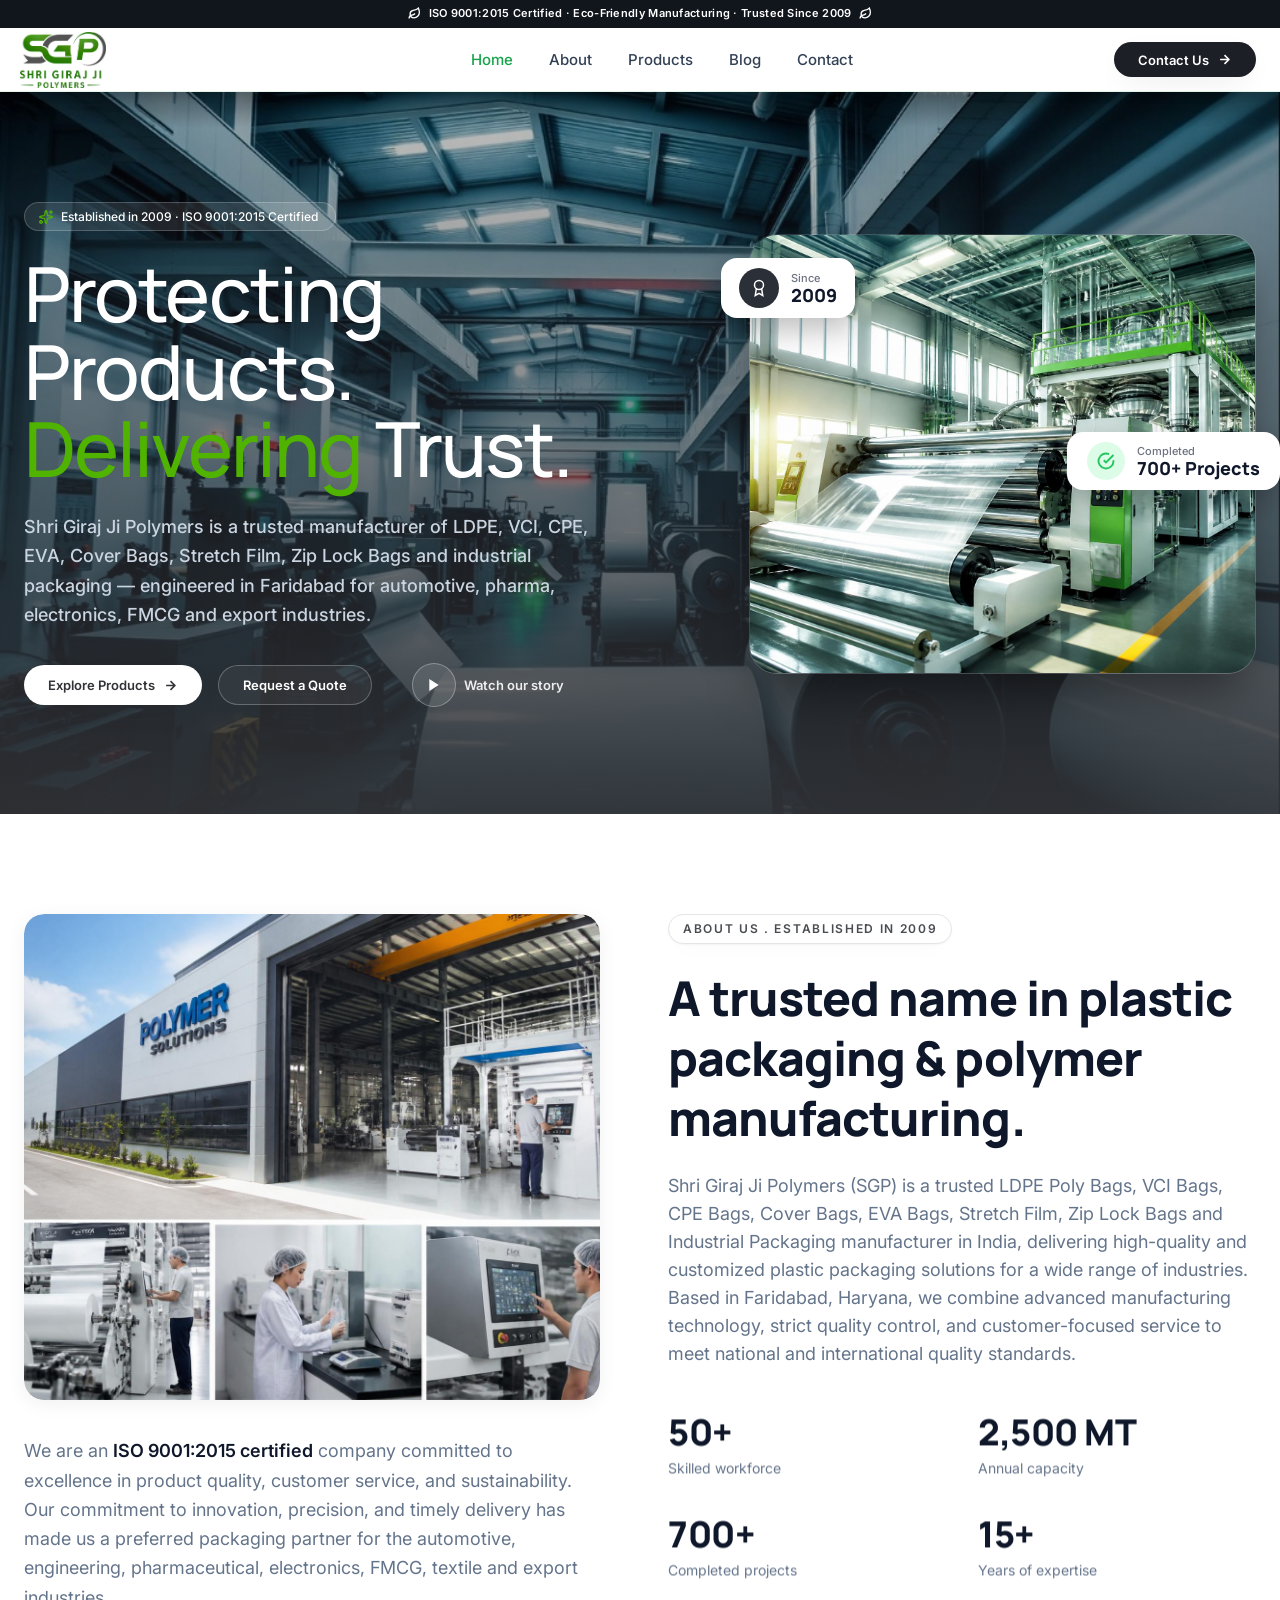
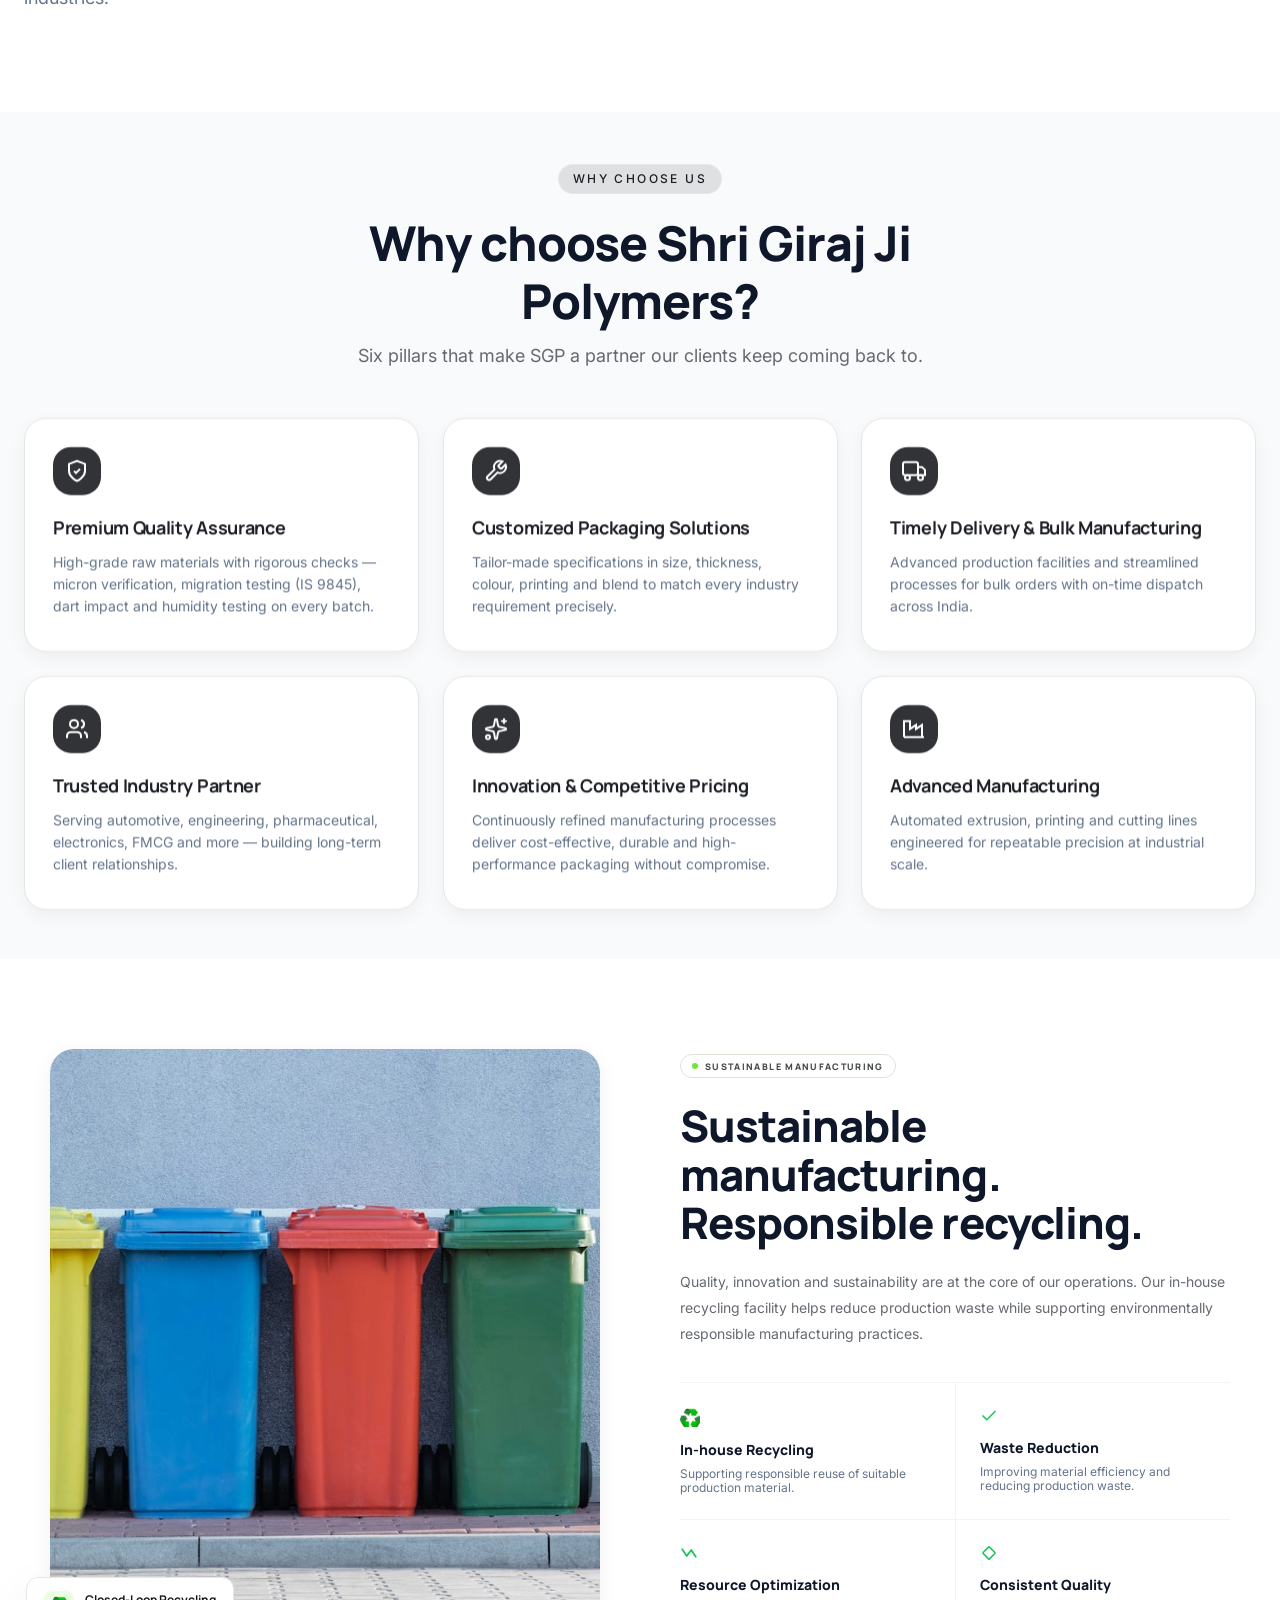
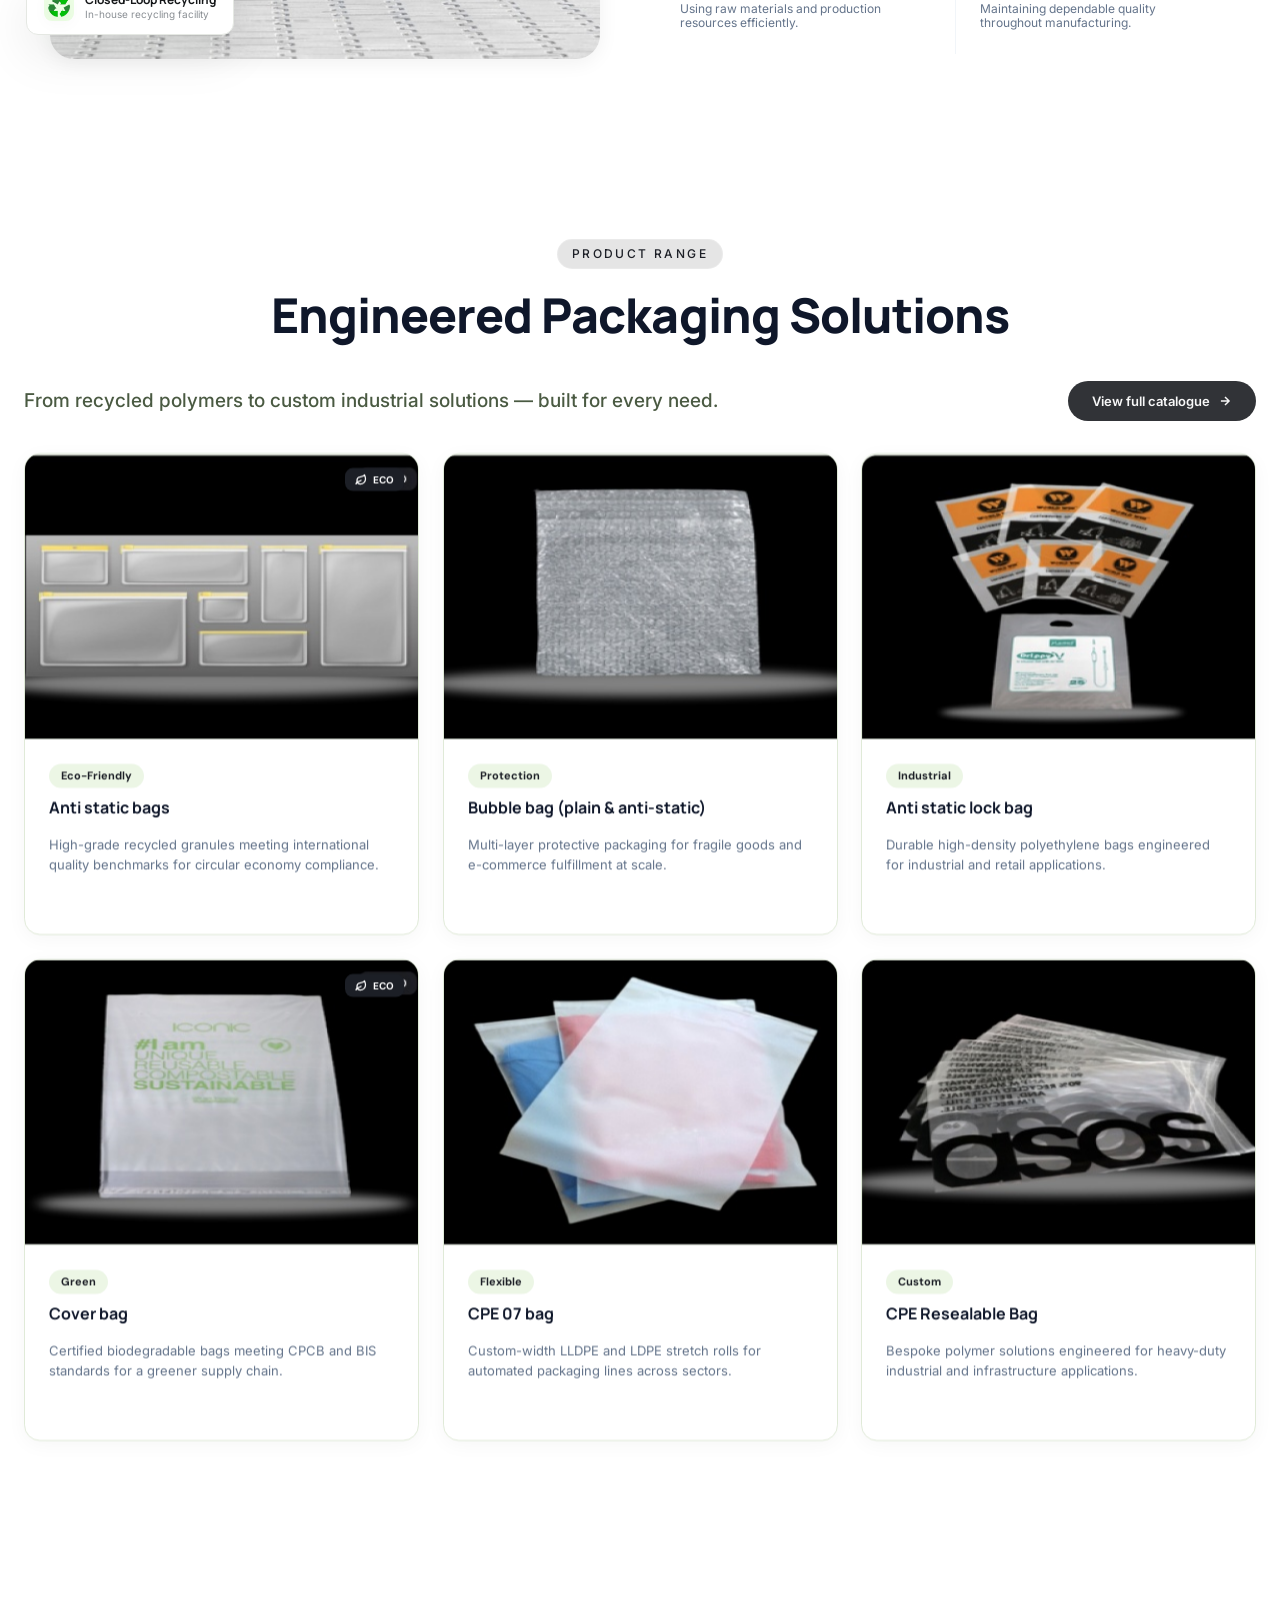
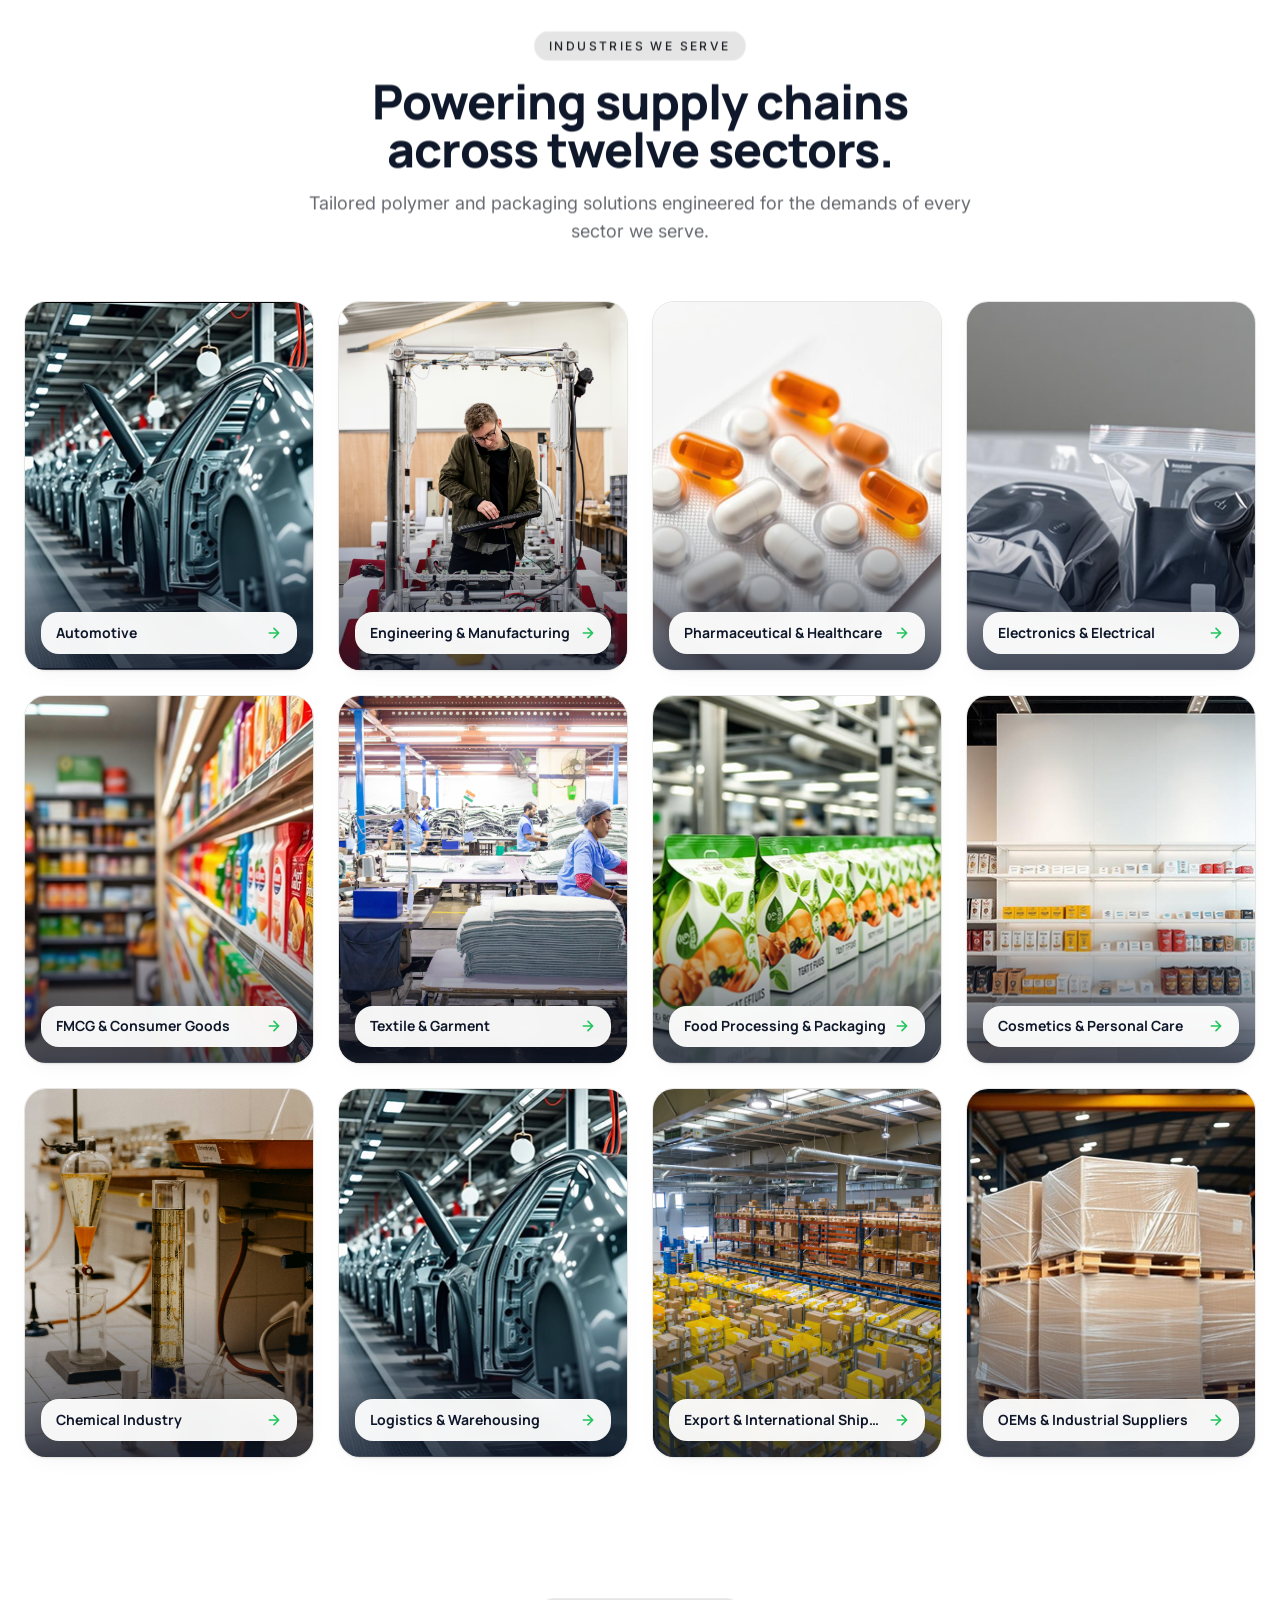
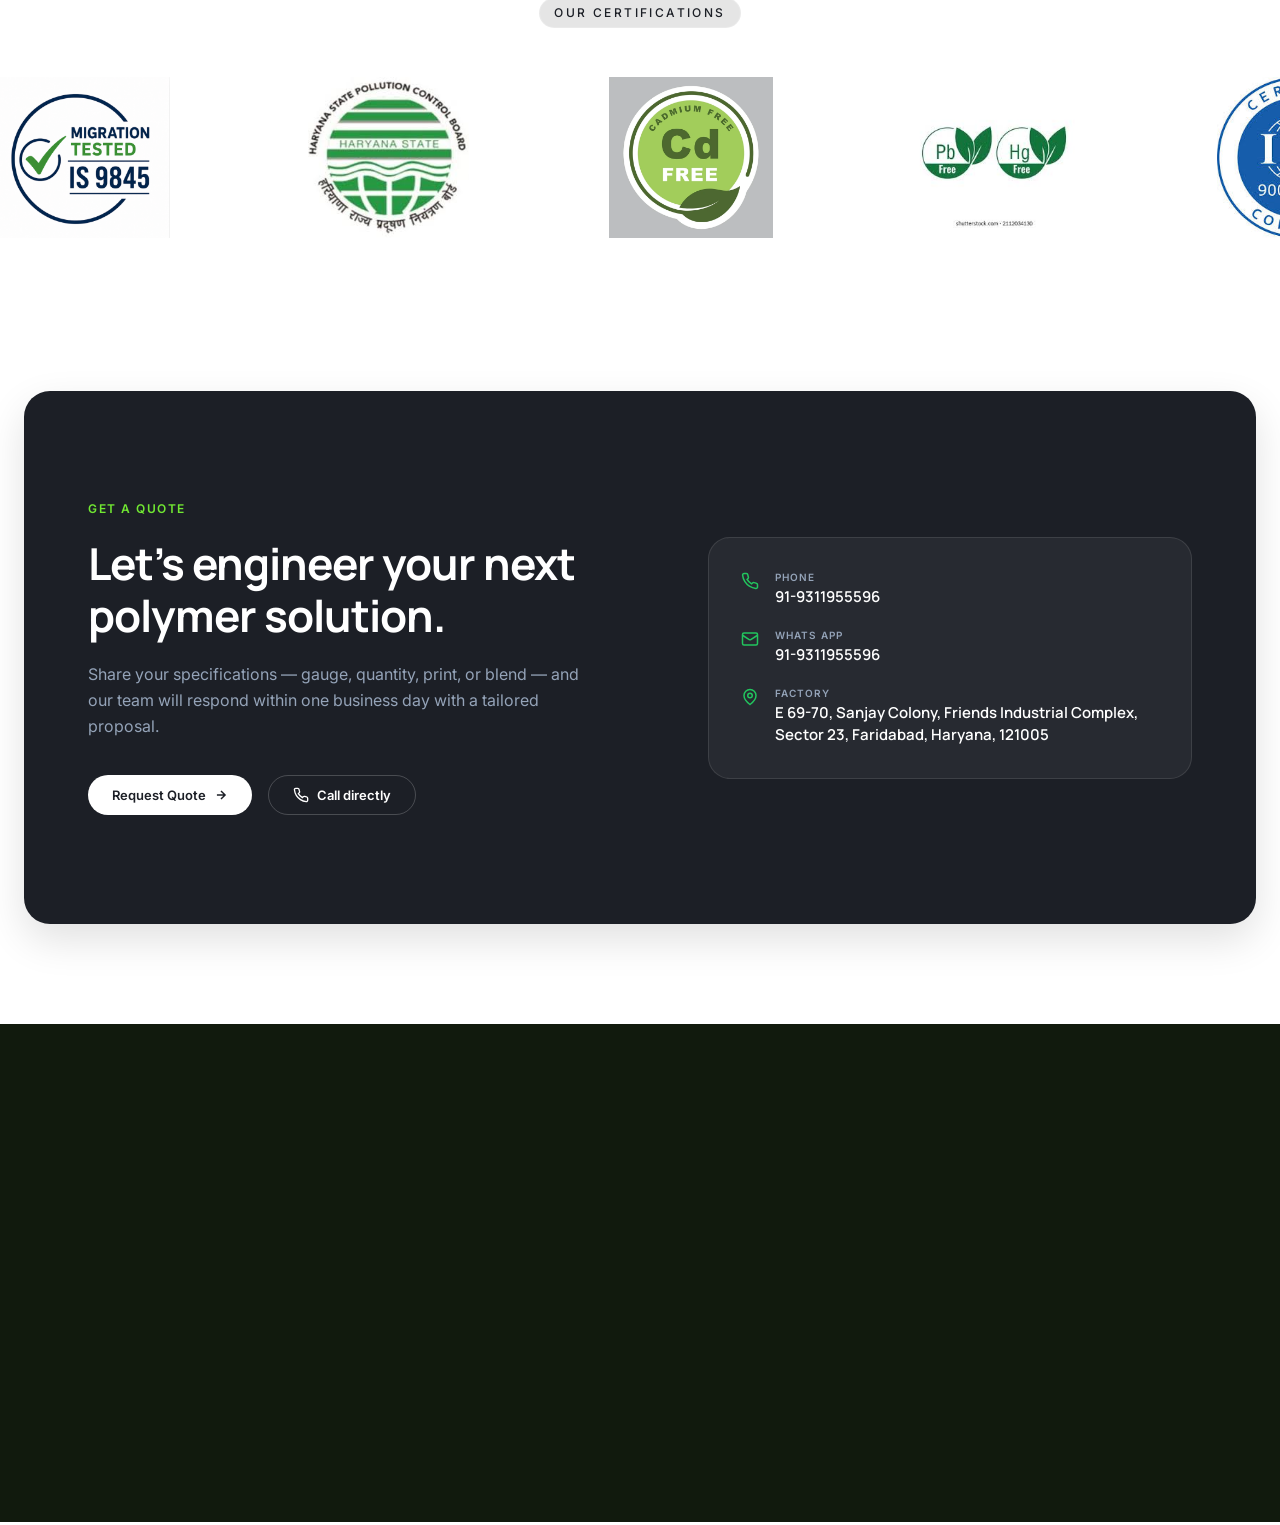
==== index.html @ c18792bb "Initial commit" ====
<!DOCTYPE html>
<html lang="en">
<head>
  <meta charset="UTF-8">
  <meta name="viewport" content="width=device-width, initial-scale=1.0">
  <title>Shri Girraj Ji Polymers - Protecting Products. Delivering Trust.</title>
  <link rel="stylesheet" href="https://fonts.googleapis.com/css2?family=Inter:wght@400;500;600;700&family=Manrope:wght@400;500;600;700;800&display=swap">
  <link rel="stylesheet" href="css/style.css">
</head>
<body>

  <!-- Header / Navigation -->
  <header class="header">
    <!-- Top Header Bar -->
    <div class="top-header">
      <div class="top-header-container">
        <div class="top-header-content">
          <svg class="top-leaf-icon" width="13" height="13" viewBox="0 0 24 24" fill="none" stroke="currentColor" stroke-width="2.5"><path d="M11 20A7 7 0 0 1 9.8 6.1C15.5 5 17 4.4 19 2c1 2 2 4.18 2 8 0 5.5-4.78 10-10 10Z"/><path d="M2 21c0-3 1.85-5.36 5.08-6C9.5 14.52 12 13 13 12"/></svg>
          <span>ISO 9001:2015 Certified · Eco-Friendly Manufacturing · Trusted Since 2009</span>
          <svg class="top-leaf-icon" width="13" height="13" viewBox="0 0 24 24" fill="none" stroke="currentColor" stroke-width="2.5"><path d="M11 20A7 7 0 0 1 9.8 6.1C15.5 5 17 4.4 19 2c1 2 2 4.18 2 8 0 5.5-4.78 10-10 10Z"/><path d="M2 21c0-3 1.85-5.36 5.08-6C9.5 14.52 12 13 13 12"/></svg>
        </div>
      </div>
    </div>

    <!-- Main Header Bar -->
    <div class="main-header">
      <div class="main-header-container">
        <a href="index.html" class="brand-logo-img">
          <img src="assets/images/logo.png" alt="Shri Girraj Ji Polymers Logo" class="logo-image">
        </a>

        <nav class="nav-links">
          <a href="index.html#home" class="nav-link active">Home</a>
          <a href="about.html" class="nav-link">About</a>
          <a href="products.html" class="nav-link">Products</a>
          <a href="blog.html" class="nav-link">Blog</a>
          <a href="contact.html" class="nav-link">Contact</a>
        </nav>

        <div class="header-right-action">
          <a href="index.html#contact" class="btn-contact-us">
            <span>Contact Us</span>
            <svg width="15" height="15" viewBox="0 0 24 24" fill="none" stroke="currentColor" stroke-width="2.5"><path d="M5 12h14M12 5l7 7-7 7"/></svg>
          </a>

          <button class="mobile-menu-btn" aria-label="Toggle Navigation">
            <svg width="24" height="24" viewBox="0 0 24 24" fill="none" stroke="currentColor" stroke-width="2"><path d="M4 6h16M4 12h16M4 18h16"/></svg>
          </button>
        </div>
      </div>
    </div>

    <!-- Mobile Nav Menu -->
    <div class="mobile-nav">
      <a href="index.html#home" class="nav-link active">Home</a>
      <a href="about.html" class="nav-link">About</a>
      <a href="products.html" class="nav-link">Products</a>
      <a href="blog.html" class="nav-link">Blog</a>
      <a href="index.html#contact" class="nav-link">Contact</a>
    </div>
  </header>

  <!-- Hero Section -->
  <section id="home" class="hero">
    <div class="container">
      <div class="hero-grid">
        <div class="hero-content">
          <div class="hero-badge-top">
            <img src="assets/images/sparkle-icon.png" alt="Sparkle Icon" style="width: 14px; height: 14px; object-fit: contain; flex-shrink: 0;">
            <span>Established in 2009 · ISO 9001:2015 Certified</span>
          </div>

          <h1 class="hero-heading">
            Protecting <br>
            Products. <br>
            <span class="text-green">Delivering</span> Trust.
          </h1>

          <p class="hero-subtext">
            Shri Giraj Ji Polymers is a trusted manufacturer of LDPE, VCI, CPE, EVA, Cover Bags, Stretch Film, Zip Lock Bags and industrial packaging — engineered in Faridabad for automotive, pharma, electronics, FMCG and export industries.
          </p>

          <div class="hero-actions">
            <a href="products.html" class="btn-hero-primary">
              <span>Explore Products</span>
              <svg width="15" height="15" viewBox="0 0 24 24" fill="none" stroke="currentColor" stroke-width="2.5"><path d="M5 12h14M12 5l7 7-7 7"/></svg>
            </a>

            <a href="#contact" class="btn-hero-secondary">
              <span>Request a Quote</span>
            </a>

            <a href="#about" class="btn-hero-watch">
              <div class="play-btn-circle">
                <svg width="12" height="12" viewBox="0 0 24 24" fill="#ffffff"><polygon points="5 3 19 12 5 21 5 3"/></svg>
              </div>
              <span>Watch our story</span>
            </a>
          </div>
        </div>

        <div class="hero-media-card">
          <img src="assets/images/hero-machinery.jpg" alt="Extrusion Machinery Facility" class="hero-machinery-img">
          
          <!-- Floating Badge 1: Since 2009 (Top Left) -->
          <div class="badge-floating-since">
            <div class="since-icon-circle">
              <svg width="18" height="18" viewBox="0 0 24 24" fill="none" stroke="#ffffff" stroke-width="2"><circle cx="12" cy="8" r="6"/><path d="M15.477 12.89 17 22l-5-3-5 3 1.523-9.11"/></svg>
            </div>
            <div class="badge-text-wrap">
              <span class="badge-sub">Since</span>
              <span class="badge-main">2009</span>
            </div>
          </div>

          <!-- Floating Badge 2: Completed 700+ Projects (Right Middle) -->
          <div class="badge-floating-completed">
            <div class="completed-icon-circle">
              <svg width="18" height="18" viewBox="0 0 24 24" fill="none" stroke="#22c55e" stroke-width="2.5"><path d="M22 11.08V12a10 10 0 1 1-5.93-9.14"/><polyline points="22 4 12 14.01 9 11.01"/></svg>
            </div>
            <div class="badge-text-wrap">
              <span class="badge-sub">Completed</span>
              <span class="badge-main">700+ Projects</span>
            </div>
          </div>
        </div>
      </div>
    </div>
  </section>

  <!-- About Section -->
  <section id="about" class="about-section">
    <div class="container">
      <div class="about-grid">
        <!-- Left Image -->
        <div class="about-gallery">
          <div class="about-single-img-wrap">
            <img src="assets/images/about-gallery-single.jpg" alt="Shri Girraj Ji Polymers Facility and Quality Control" class="about-single-img">
          </div>

          <p class="about-caption">
            We are an <strong>ISO 9001:2015 certified</strong> company committed to excellence in product quality, customer service, and sustainability. Our commitment to innovation, precision, and timely delivery has made us a preferred packaging partner for the automotive, engineering, pharmaceutical, electronics, FMCG, textile and export industries.
          </p>
        </div>

        <!-- Right Content -->
        <div class="about-content">
          <div class="about-top-pill">
            ABOUT US . ESTABLISHED IN 2009
          </div>

          <h2 class="page-heading">
            A trusted name in plastic packaging & polymer manufacturing.
          </h2>

          <p class="page-plain-text">
            Shri Giraj Ji Polymers (SGP) is a trusted LDPE Poly Bags, VCI Bags, CPE Bags, Cover Bags, EVA Bags, Stretch Film, Zip Lock Bags and Industrial Packaging manufacturer in India, delivering high-quality and customized plastic packaging solutions for a wide range of industries. Based in Faridabad, Haryana, we combine advanced manufacturing technology, strict quality control, and customer-focused service to meet national and international quality standards.
          </p>

          <!-- Stats Grid -->
          <div class="stats-grid">
            <div class="stat-item">
              <div class="stat-number" data-target="50" data-suffix="+">50+</div>
              <div class="stat-label">Skilled workforce</div>
            </div>

            <div class="stat-item">
              <div class="stat-number" data-target="2500" data-suffix=" MT">2,500 MT</div>
              <div class="stat-label">Annual capacity</div>
            </div>

            <div class="stat-item">
              <div class="stat-number" data-target="700" data-suffix="+">700+</div>
              <div class="stat-label">Completed projects</div>
            </div>

            <div class="stat-item">
              <div class="stat-number" data-target="15" data-suffix="+">15+</div>
              <div class="stat-label">Years of expertise</div>
            </div>
          </div>
        </div>
      </div>
    </div>
  </section>

  <!-- Why Choose Us Section -->
  <section id="why-us" class="why-us-section">
    <div class="container">
      <div class="section-header-center">
        <div class="why-us-top-pill">
          WHY CHOOSE US
        </div>
        <h2 class="page-heading">
          Why choose Shri Giraj Ji Polymers?
        </h2>
        <p class="why-us-subtitle">
          Six pillars that make SGP a partner our clients keep coming back to.
        </p>
      </div>

      <div class="why-grid">
        <!-- Card 1 -->
        <div class="feature-card">
          <div class="feature-icon-box">
            <svg width="20" height="20" viewBox="0 0 24 24" fill="none" stroke="currentColor" stroke-width="2"><path d="M12 22s8-4 8-10V5l-8-3-8 3v7c0 6 8 10 8 10Z"/><polyline points="9 12 11 14 15 10"/></svg>
          </div>
          <h3 class="feature-title">Premium Quality Assurance</h3>
          <p class="feature-desc">
            High-grade raw materials with rigorous checks — micron verification, migration testing (IS 9845), dart impact and humidity testing on every batch.
          </p>
        </div>

        <!-- Card 2 -->
        <div class="feature-card">
          <div class="feature-icon-box">
            <svg width="20" height="20" viewBox="0 0 24 24" fill="none" stroke="currentColor" stroke-width="2"><path d="M14.7 6.3a1 1 0 0 0 0 1.4l1.6 1.6a1 1 0 0 0 1.4 0l3.77-3.77a6 6 0 0 1-7.94 7.94l-6.91 6.91a2.12 2.12 0 0 1-3-3l6.91-6.91a6 6 0 0 1 7.94-7.94l-3.76 3.76z"/></svg>
          </div>
          <h3 class="feature-title">Customized Packaging Solutions</h3>
          <p class="feature-desc">
            Tailor-made specifications in size, thickness, colour, printing and blend to match every industry requirement precisely.
          </p>
        </div>

        <!-- Card 3 -->
        <div class="feature-card">
          <div class="feature-icon-box">
            <svg width="20" height="20" viewBox="0 0 24 24" fill="none" stroke="currentColor" stroke-width="2"><rect x="1" y="3" width="15" height="13" rx="2"/><polygon points="16 8 20 8 23 11 23 16 16 16 16 8"/><circle cx="5.5" cy="18.5" r="2.5"/><circle cx="18.5" cy="18.5" r="2.5"/></svg>
          </div>
          <h3 class="feature-title">Timely Delivery & Bulk Manufacturing</h3>
          <p class="feature-desc">
            Advanced production facilities and streamlined processes for bulk orders with on-time dispatch across India.
          </p>
        </div>

        <!-- Card 4 -->
        <div class="feature-card">
          <div class="feature-icon-box">
            <svg width="20" height="20" viewBox="0 0 24 24" fill="none" stroke="currentColor" stroke-width="2"><path d="M16 21v-2a4 4 0 0 0-4-4H6a4 4 0 0 0-4 4v2"/><circle cx="9" cy="7" r="4"/><path d="M22 21v-2a4 4 0 0 0-3-3.87"/><path d="M16 3.13a4 4 0 0 1 0 7.75"/></svg>
          </div>
          <h3 class="feature-title">Trusted Industry Partner</h3>
          <p class="feature-desc">
            Serving automotive, engineering, pharmaceutical, electronics, FMCG and more — building long-term client relationships.
          </p>
        </div>

        <!-- Card 5 -->
        <div class="feature-card">
          <div class="feature-icon-box">
<svg width="24" height="24" viewBox="0 0 24 24" fill="none" xmlns="http://www.w3.org/2000/svg">
<path d="M11.0139 2.81317C11.0567 2.58384 11.1784 2.37671 11.3579 2.22766C11.5373 2.0786 11.7633 1.99701 11.9966 1.99701C12.2299 1.99701 12.4558 2.0786 12.6353 2.22766C12.8148 2.37671 12.9365 2.58384 12.9793 2.81317L14.03 8.36957C14.1046 8.76461 14.2966 9.12797 14.5809 9.41224C14.8651 9.69651 15.2285 9.88849 15.6235 9.96311L21.1799 11.0138C21.4093 11.0566 21.6164 11.1783 21.7655 11.3578C21.9145 11.5373 21.9961 11.7632 21.9961 11.9965C21.9961 12.2298 21.9145 12.4558 21.7655 12.6352C21.6164 12.8147 21.4093 12.9364 21.1799 12.9792L15.6235 14.0299C15.2285 14.1046 14.8651 14.2965 14.5809 14.5808C14.2966 14.8651 14.1046 15.2285 14.03 15.6235L12.9793 21.1799C12.9365 21.4092 12.8148 21.6163 12.6353 21.7654C12.4558 21.9145 12.2299 21.996 11.9966 21.996C11.7633 21.996 11.5373 21.9145 11.3579 21.7654C11.1784 21.6163 11.0567 21.4092 11.0139 21.1799L9.96317 15.6235C9.88855 15.2285 9.69657 14.8651 9.4123 14.5808C9.12803 14.2965 8.76467 14.1046 8.36963 14.0299L2.81323 12.9792C2.5839 12.9364 2.37677 12.8147 2.22772 12.6352C2.07866 12.4558 1.99707 12.2298 1.99707 11.9965C1.99707 11.7632 2.07866 11.5373 2.22772 11.3578C2.37677 11.1783 2.5839 11.0566 2.81323 11.0138L8.36963 9.96311C8.76467 9.88849 9.12803 9.69651 9.4123 9.41224C9.69657 9.12797 9.88855 8.76461 9.96317 8.36957L11.0139 2.81317Z" stroke="#F8F8F8" stroke-width="1.99943" stroke-linecap="round" stroke-linejoin="round"/>
<path d="M19.9941 1.99945V5.9983" stroke="#F8F8F8" stroke-width="1.99943" stroke-linecap="round" stroke-linejoin="round"/>
<path d="M21.994 3.99884H17.9951" stroke="#F8F8F8" stroke-width="1.99943" stroke-linecap="round" stroke-linejoin="round"/>
<path d="M3.99845 21.9937C5.1027 21.9937 5.99787 21.0985 5.99787 19.9942C5.99787 18.89 5.1027 17.9948 3.99845 17.9948C2.8942 17.9948 1.99902 18.89 1.99902 19.9942C1.99902 21.0985 2.8942 21.9937 3.99845 21.9937Z" stroke="#F8F8F8" stroke-width="1.99943" stroke-linecap="round" stroke-linejoin="round"/>
</svg>
          </div>
          <h3 class="feature-title">Innovation & Competitive Pricing</h3>
          <p class="feature-desc">
            Continuously refined manufacturing processes deliver cost-effective, durable and high-performance packaging without compromise.
          </p>
        </div>

        <!-- Card 6 -->
        <div class="feature-card">
          <div class="feature-icon-box">
            <svg width="20" height="20" viewBox="0 0 24 24" fill="none" stroke="currentColor" stroke-width="2"><path d="M2 20h20"/><path d="M20 20V8l-6 4V8l-6 4V4H2v16"/></svg>
          </div>
          <h3 class="feature-title">Advanced Manufacturing</h3>
          <p class="feature-desc">
            Automated extrusion, printing and cutting lines engineered for repeatable precision at industrial scale.
          </p>
        </div>
      </div>
    </div>
  </section>

  <!-- Sustainability Section -->
  <section id="sustainability" class="sustainability-section">
    <div class="container">
      <div class="sustainability-grid">
        <div class="sustainability-media">
          <img src="assets/images/sustainability-bins.jpg" alt="Color Coded Recycling Bins Visual">
          <div class="sustainability-badge-float">
            <div class="sustain-badge-icon">
              <img src="assets/images/recycle-icon.png" alt="Recycle Icon" style="width: 22px; height: 22px; object-fit: contain;">
            </div>
            <div class="sustain-badge-text-wrap">
              <span class="sustain-badge-title">Closed-Loop Recycling</span>
              <span class="sustain-badge-sub">In-house recycling facility</span>
            </div>
          </div>
        </div>

        <div class="sustainability-content">
          <div class="sustain-top-pill">
            <span class="green-dot"></span>
            SUSTAINABLE MANUFACTURING
          </div>

          <h2 class="page-heading">
            Sustainable<br>manufacturing.<br>Responsible recycling.
          </h2>

          <p class="page-plain-text">
            Quality, innovation and sustainability are at the core of our operations. Our in-house recycling facility helps reduce production waste while supporting environmentally responsible manufacturing practices.
          </p>

          <div class="sustain-grid-2x2">
            <!-- Item 1 (Top Left) -->
            <div class="sustain-grid-item item-top item-left">
              <div class="sustain-item-icon">
                <img src="assets/images/recycle-icon.png" alt="Recycle Icon" style="width: 20px; height: 20px; object-fit: contain;">
              </div>
              <h4 class="sustain-item-title">In-house Recycling</h4>
              <p class="sustain-item-desc">Supporting responsible reuse of suitable production material.</p>
            </div>

            <!-- Item 2 (Top Right) -->
            <div class="sustain-grid-item item-top item-right">
              <div class="sustain-item-icon">
                <svg width="18" height="18" viewBox="0 0 24 24" fill="none" stroke="#22c55e" stroke-width="2.2" stroke-linecap="round" stroke-linejoin="round"><polyline points="20 6 9 17 4 12"/></svg>
              </div>
              <h4 class="sustain-item-title">Waste Reduction</h4>
              <p class="sustain-item-desc">Improving material efficiency and reducing production waste.</p>
            </div>

            <!-- Item 3 (Bottom Left) -->
            <div class="sustain-grid-item item-bottom item-left">
              <div class="sustain-item-icon">
                <svg width="18" height="18" viewBox="0 0 24 24" fill="none" stroke="#22c55e" stroke-width="2.5" stroke-linecap="round" stroke-linejoin="round"><path d="M3 7L9 16L15 8L21 17"/></svg>
              </div>
              <h4 class="sustain-item-title">Resource Optimization</h4>
              <p class="sustain-item-desc">Using raw materials and production resources efficiently.</p>
            </div>

            <!-- Item 4 (Bottom Right) -->
            <div class="sustain-grid-item item-bottom item-right">
              <div class="sustain-item-icon">
                <svg width="18" height="18" viewBox="0 0 24 24" fill="none" stroke="#22c55e" stroke-width="2.2" stroke-linecap="round" stroke-linejoin="round"><rect x="6" y="6" width="12" height="12" rx="1" transform="rotate(45 12 12)"/></svg>
              </div>
              <h4 class="sustain-item-title">Consistent Quality</h4>
              <p class="sustain-item-desc">Maintaining dependable quality throughout manufacturing.</p>
            </div>
          </div>
        </div>
      </div>
    </div>
  </section>

  <!-- Products Section -->
  <section id="products" class="products-section">
    <div class="container">
      <!-- Top Pill -->
      <div class="product-top-pill">
        PRODUCT RANGE
      </div>

      <!-- Main Heading -->
      <h2 class="page-heading product-main-heading">
        Engineered Packaging Solutions
      </h2>

      <!-- Subheader Row -->
      <div class="product-subheader-wrap">
        <p class="product-subtitle">
          From recycled polymers to custom industrial solutions — built for every need.
        </p>
        <a href="products.html" class="btn-catalogue">
          View full catalogue
          <svg width="14" height="14" viewBox="0 0 24 24" fill="none" stroke="currentColor" stroke-width="2.5"><path d="M5 12h14M12 5l7 7-7 7"/></svg>
        </a>
      </div>

      <!-- 3x2 Grid -->
      <div class="products-grid">

        <!-- Card 1 -->
        <a href="anti-static-esd-bags.html" class="product-card">
          <div class="product-card-media">
            <img src="assets/images/product-card-1.jpg" alt="Anti static bags">
            <div class="product-eco-badge">
              <svg width="12" height="12" viewBox="0 0 24 24" fill="none" stroke="currentColor" stroke-width="2.5"><path d="M2 21c0-3 1.85-5.36 5.08-6C9.5 14.52 12 13 13 12"/><path d="M11 20A7 7 0 0 1 9.8 6.1C15.5 5 17 4.4 19 2c1 2 2 4.18 2 8 0 5.5-4.78 10-10 10Z"/></svg>
              ECO
            </div>
          </div>
          <div class="product-card-body">
            <span class="product-tag">Eco-Friendly</span>
            <h3 class="product-title">Anti static bags</h3>
            <p class="product-desc">High-grade recycled granules meeting international quality benchmarks for circular economy compliance.</p>
          </div>
        </a>

        <!-- Card 2 -->
        <a href="products.html" class="product-card">
          <div class="product-card-media">
            <img src="assets/images/product-card-2.jpg" alt="Bubble bag (plain & anti-static)">
          </div>
          <div class="product-card-body">
            <span class="product-tag">Protection</span>
            <h3 class="product-title">Bubble bag (plain & anti-static)</h3>
            <p class="product-desc">Multi-layer protective packaging for fragile goods and e-commerce fulfillment at scale.</p>
          </div>
        </a>

        <!-- Card 3 -->
        <a href="products.html" class="product-card">
          <div class="product-card-media">
            <img src="assets/images/product-card-3.jpg" alt="Anti static lock bag">
          </div>
          <div class="product-card-body">
            <span class="product-tag">Industrial</span>
            <h3 class="product-title">Anti static lock bag</h3>
            <p class="product-desc">Durable high-density polyethylene bags engineered for industrial and retail applications.</p>
          </div>
        </a>

        <!-- Card 4 -->
        <a href="products.html" class="product-card">
          <div class="product-card-media">
            <img src="assets/images/product-card-4.jpg" alt="Cover bag">
            <div class="product-eco-badge">
              <svg width="12" height="12" viewBox="0 0 24 24" fill="none" stroke="currentColor" stroke-width="2.5"><path d="M2 21c0-3 1.85-5.36 5.08-6C9.5 14.52 12 13 13 12"/><path d="M11 20A7 7 0 0 1 9.8 6.1C15.5 5 17 4.4 19 2c1 2 2 4.18 2 8 0 5.5-4.78 10-10 10Z"/></svg>
              ECO
            </div>
          </div>
          <div class="product-card-body">
            <span class="product-tag">Green</span>
            <h3 class="product-title">Cover bag</h3>
            <p class="product-desc">Certified biodegradable bags meeting CPCB and BIS standards for a greener supply chain.</p>
          </div>
        </a>

        <!-- Card 5 -->
        <a href="products.html" class="product-card">
          <div class="product-card-media">
            <img src="assets/images/product-card-5.jpg" alt="CPE 07 bag">
          </div>
          <div class="product-card-body">
            <span class="product-tag">Flexible</span>
            <h3 class="product-title">CPE 07 bag</h3>
            <p class="product-desc">Custom-width LLDPE and LDPE stretch rolls for automated packaging lines across sectors.</p>
          </div>
        </a>

        <!-- Card 6 -->
        <a href="products.html" class="product-card">
          <div class="product-card-media">
            <img src="assets/images/product-card-6.jpg" alt="CPE Resealable Bag">
          </div>
          <div class="product-card-body">
            <span class="product-tag">Custom</span>
            <h3 class="product-title">CPE Resealable Bag</h3>
            <p class="product-desc">Bespoke polymer solutions engineered for heavy-duty industrial and infrastructure applications.</p>
          </div>
        </a>

      </div>
    </div>
  </section>

  <!-- Industries Grid Section -->
  <section class="industries-section">
    <div class="container">
      <div class="industry-top-pill">
        INDUSTRIES WE SERVE
      </div>

      <h2 class="page-heading industry-heading">
        Powering supply chains<br>across twelve sectors.


      </h2>

      <p class="industry-subtitle">
        Tailored polymer and packaging solutions engineered for the demands of every sector we serve.
      </p>

      <div class="sectors-grid">
        <!-- Card 1 -->
        <div class="sector-card">
          <img src="assets/images/Image (Automotive).png" alt="Automotive">
          <div class="sector-pill-btn">
            <span>Automotive</span>
            <svg class="green-arrow" width="16" height="16" viewBox="0 0 24 24" fill="none" stroke="#22c55e" stroke-width="2.5" stroke-linecap="round" stroke-linejoin="round"><path d="M5 12h14M12 5l7 7-7 7"/></svg>
          </div>
        </div>

        <!-- Card 2 -->
        <div class="sector-card">
          <img src="assets/images/Engineering & Manufacturing.jpg" alt="Engineering & Manufacturing">
          <div class="sector-pill-btn">
            <span>Engineering & Manufacturing</span>
            <svg class="green-arrow" width="16" height="16" viewBox="0 0 24 24" fill="none" stroke="#22c55e" stroke-width="2.5" stroke-linecap="round" stroke-linejoin="round"><path d="M5 12h14M12 5l7 7-7 7"/></svg>
          </div>
        </div>

        <!-- Card 3 -->
        <div class="sector-card">
          <img src="assets/images/Image (Pharmaceutical & Healthcare).png" alt="Pharmaceutical & Healthcare">
          <div class="sector-pill-btn">
            <span>Pharmaceutical & Healthcare</span>
            <svg class="green-arrow" width="16" height="16" viewBox="0 0 24 24" fill="none" stroke="#22c55e" stroke-width="2.5" stroke-linecap="round" stroke-linejoin="round"><path d="M5 12h14M12 5l7 7-7 7"/></svg>
          </div>
        </div>

        <!-- Card 4 -->
        <div class="sector-card">
          <img src="assets/images/Image (Electronics & Electrical).png" alt="Electronics & Electrical">
          <div class="sector-pill-btn">
            <span>Electronics & Electrical</span>
            <svg class="green-arrow" width="16" height="16" viewBox="0 0 24 24" fill="none" stroke="#22c55e" stroke-width="2.5" stroke-linecap="round" stroke-linejoin="round"><path d="M5 12h14M12 5l7 7-7 7"/></svg>
          </div>
        </div>

        <!-- Card 5 -->
        <div class="sector-card">
          <img src="assets/images/Image (FMCG & Consumer Goods).png" alt="FMCG & Consumer Goods">
          <div class="sector-pill-btn">
            <span>FMCG & Consumer Goods</span>
            <svg class="green-arrow" width="16" height="16" viewBox="0 0 24 24" fill="none" stroke="#22c55e" stroke-width="2.5" stroke-linecap="round" stroke-linejoin="round"><path d="M5 12h14M12 5l7 7-7 7"/></svg>
          </div>
        </div>

        <!-- Card 6 -->
        <div class="sector-card">
          <img src="assets/images/TextileAndGarments.jpg" alt="Textile & Garment">
          <div class="sector-pill-btn">
            <span>Textile & Garment</span>
            <svg class="green-arrow" width="16" height="16" viewBox="0 0 24 24" fill="none" stroke="#22c55e" stroke-width="2.5" stroke-linecap="round" stroke-linejoin="round"><path d="M5 12h14M12 5l7 7-7 7"/></svg>
          </div>
        </div>

        <!-- Card 7 -->
        <div class="sector-card">
          <img src="assets/images/Image (Food Processing & Packaging).png" alt="Food Processing & Packaging">
          <div class="sector-pill-btn">
            <span>Food Processing & Packaging</span>
            <svg class="green-arrow" width="16" height="16" viewBox="0 0 24 24" fill="none" stroke="#22c55e" stroke-width="2.5" stroke-linecap="round" stroke-linejoin="round"><path d="M5 12h14M12 5l7 7-7 7"/></svg>
          </div>
        </div>

        <!-- Card 8 -->
        <div class="sector-card">
          <img src="assets/images/Image (Cosmetics & Personal Care).png" alt="Cosmetics & Personal Care">
          <div class="sector-pill-btn">
            <span>Cosmetics & Personal Care</span>
            <svg class="green-arrow" width="16" height="16" viewBox="0 0 24 24" fill="none" stroke="#22c55e" stroke-width="2.5" stroke-linecap="round" stroke-linejoin="round"><path d="M5 12h14M12 5l7 7-7 7"/></svg>
          </div>
        </div>

        <!-- Card 9 -->
        <div class="sector-card">
          <img src="assets/images/Chemical.jpg" alt="Chemical Industry">
          <div class="sector-pill-btn">
            <span>Chemical Industry</span>
            <svg class="green-arrow" width="16" height="16" viewBox="0 0 24 24" fill="none" stroke="#22c55e" stroke-width="2.5" stroke-linecap="round" stroke-linejoin="round"><path d="M5 12h14M12 5l7 7-7 7"/></svg>
          </div>
        </div>

        <!-- Card 10 -->
        <div class="sector-card">
          <img src="assets/images/Image (Logistics & Warehousing).png" alt="Logistics & Warehousing">
          <div class="sector-pill-btn">
            <span>Logistics & Warehousing</span>
            <svg class="green-arrow" width="16" height="16" viewBox="0 0 24 24" fill="none" stroke="#22c55e" stroke-width="2.5" stroke-linecap="round" stroke-linejoin="round"><path d="M5 12h14M12 5l7 7-7 7"/></svg>
          </div>
        </div>

        <!-- Card 11 -->
        <div class="sector-card">
          <img src="assets/images/logistics & warehousing.jpg" alt="Export & International Shipping">
          <div class="sector-pill-btn">
            <span>Export & International Shipping</span>
            <svg class="green-arrow" width="16" height="16" viewBox="0 0 24 24" fill="none" stroke="#22c55e" stroke-width="2.5" stroke-linecap="round" stroke-linejoin="round"><path d="M5 12h14M12 5l7 7-7 7"/></svg>
          </div>
        </div>

        <!-- Card 12 -->
        <div class="sector-card">
          <img src="assets/images/Image (OEMs & Industrial Suppliers).png" alt="OEMs & Industrial Suppliers">
          <div class="sector-pill-btn">
            <span>OEMs & Industrial Suppliers</span>
            <svg class="green-arrow" width="16" height="16" viewBox="0 0 24 24" fill="none" stroke="#22c55e" stroke-width="2.5" stroke-linecap="round" stroke-linejoin="round"><path d="M5 12h14M12 5l7 7-7 7"/></svg>
          </div>
        </div>
      </div>
    </div>
  </section>

  <!-- Certifications Infinite Marquee Loop Section -->
  <section class="cert-section">
    <div class="cert-top-pill">
      OUR CERTIFICATIONS
    </div>

    <div class="cert-marquee-wrap">
      <div class="cert-track">
        <!-- Set 1 -->
        <div class="cert-logo-item"><img src="assets/certificate logos/migration test.png" alt="IS 9845 Migration Tested"></div>
        <div class="cert-logo-item"><img src="assets/certificate logos/hspcb.jpg" alt="HSPCB Approved"></div>
        <div class="cert-logo-item"><img src="assets/certificate logos/cadmium-free-green-sign-circular-600nw-2380132357.webp" alt="Cadmium Free"></div>
        <div class="cert-logo-item"><img src="assets/certificate logos/lead mercury free.jpg" alt="Pb & Hg Free"></div>
        <div class="cert-logo-item"><img src="assets/certificate logos/iso.jpg" alt="ISO 9001:2015"></div>
        <div class="cert-logo-item"><img src="assets/certificate logos/phthalate free.jpg" alt="Phthalate Free"></div>
        <div class="cert-logo-item"><img src="assets/certificate logos/pvc free.png" alt="PVC Free"></div>
        <div class="cert-logo-item"><img src="assets/certificate logos/rohs.png" alt="RoHS Compliant"></div>
        <div class="cert-logo-item"><img src="assets/certificate logos/msme.png" alt="MSME Certified"></div>

        <!-- Set 2 (Duplicate for seamless infinite marquee loop) -->
        <div class="cert-logo-item"><img src="assets/certificate logos/migration test.png" alt="IS 9845 Migration Tested"></div>
        <div class="cert-logo-item"><img src="assets/certificate logos/hspcb.jpg" alt="HSPCB Approved"></div>
        <div class="cert-logo-item"><img src="assets/certificate logos/cadmium-free-green-sign-circular-600nw-2380132357.webp" alt="Cadmium Free"></div>
        <div class="cert-logo-item"><img src="assets/certificate logos/lead mercury free.jpg" alt="Pb & Hg Free"></div>
        <div class="cert-logo-item"><img src="assets/certificate logos/iso.jpg" alt="ISO 9001:2015"></div>
        <div class="cert-logo-item"><img src="assets/certificate logos/phthalate free.jpg" alt="Phthalate Free"></div>
        <div class="cert-logo-item"><img src="assets/certificate logos/pvc free.png" alt="PVC Free"></div>
        <div class="cert-logo-item"><img src="assets/certificate logos/rohs.png" alt="RoHS Compliant"></div>
        <div class="cert-logo-item"><img src="assets/certificate logos/msme.png" alt="MSME Certified"></div>
      </div>
    </div>
  </section>

  <!-- Get A Quote / CTA Section -->
  <section id="contact" class="cta-section">
    <div class="container">
      <div class="cta-card">
        <div class="cta-left-content">
          <div class="cta-badge">GET A QUOTE</div>
          <h2 class="cta-title">
            Let’s engineer your next<br>polymer solution.
          </h2>
          <p class="cta-sub">
            Share your specifications — gauge, quantity, print, or blend — and our team will respond within one business day with a tailored proposal.
          </p>

          <div class="cta-buttons">
            <a href="mailto:info@shrigirrajjipolymers.com" class="btn-quote">
              Request Quote
              <svg width="14" height="14" viewBox="0 0 24 24" fill="none" stroke="currentColor" stroke-width="2.5"><path d="M5 12h14M12 5l7 7-7 7"/></svg>
            </a>
            <a href="tel:+919311955596" class="btn-call">
              <svg width="16" height="16" viewBox="0 0 24 24" fill="none" stroke="currentColor" stroke-width="2"><path d="M22 16.92v3a2 2 0 0 1-2.18 2 19.79 19.79 0 0 1-8.63-3.07 19.5 19.5 0 0 1-6-6 19.79 19.79 0 0 1-3.07-8.67A2 2 0 0 1 4.11 2h3a2 2 0 0 1 2 1.72 12.84 12.84 0 0 0 .7 2.81 2 2 0 0 1-.45 2.11L8.09 9.91a16 16 0 0 0 6 6l1.27-1.27a2 2 0 0 1 2.11-.45 12.84 12.84 0 0 0 2.81.7A2 2 0 0 1 22 16.92z"/></svg>
              Call directly
            </a>
          </div>
        </div>

        <div class="cta-info-box">
          <div class="cta-info-item">
            <svg class="cta-green-icon" width="18" height="18" viewBox="0 0 24 24" fill="none" stroke="#22c55e" stroke-width="2"><path d="M22 16.92v3a2 2 0 0 1-2.18 2 19.79 19.79 0 0 1-8.63-3.07 19.5 19.5 0 0 1-6-6 19.79 19.79 0 0 1-3.07-8.67A2 2 0 0 1 4.11 2h3a2 2 0 0 1 2 1.72 12.84 12.84 0 0 0 .7 2.81 2 2 0 0 1-.45 2.11L8.09 9.91a16 16 0 0 0 6 6l1.27-1.27a2 2 0 0 1 2.11-.45 12.84 12.84 0 0 0 2.81.7A2 2 0 0 1 22 16.92z"/></svg>
            <div class="cta-info-details">
              <span class="cta-info-label">PHONE</span>
              <span class="cta-info-val">91-9311955596</span>
            </div>
          </div>

          <div class="cta-info-item">
            <svg class="cta-green-icon" width="18" height="18" viewBox="0 0 24 24" fill="none" stroke="#22c55e" stroke-width="2"><rect width="20" height="16" x="2" y="4" rx="2"/><path d="m22 7-8.97 5.7a1.94 1.94 0 0 1-2.06 0L2 7"/></svg>
            <div class="cta-info-details">
              <span class="cta-info-label">WHATS APP</span>
              <span class="cta-info-val">91-9311955596</span>
            </div>
          </div>

          <div class="cta-info-item">
            <svg class="cta-green-icon" width="18" height="18" viewBox="0 0 24 24" fill="none" stroke="#22c55e" stroke-width="2"><path d="M20 10c0 6-8 12-8 12s-8-6-8-12a8 8 0 0 1 16 0Z"/><circle cx="12" cy="10" r="3"/></svg>
            <div class="cta-info-details">
              <span class="cta-info-label">FACTORY</span>
              <span class="cta-info-val">E 69-70, Sanjay Colony, Friends Industrial Complex, Sector 23, Faridabad, Haryana, 121005</span>
            </div>
          </div>
        </div>
      </div>
    </div>
  </section>

  <!-- Footer -->
  <footer class="footer">
    <div class="container">
      <div class="footer-grid">
        <!-- Col 1: Brand & Contact -->
        <div class="footer-col-brand">
          <img src="assets/images/logo.png" alt="Shri Girraj Ji Polymers Logo" class="footer-logo-white">

          <p class="footer-brand-desc">
            ISO-certified polymer packaging manufacturer trusted by 500+ clients across India since 2009. Building a greener tomorrow, one package at a time.
          </p>

          <div class="footer-phone-row">
            <svg class="footer-green-icon" width="22" height="22" viewBox="0 0 24 24" fill="none" stroke="#4FB300" stroke-width="2" stroke-linecap="round" stroke-linejoin="round"><path d="M22 16.92v3a2 2 0 0 1-2.18 2 19.79 19.79 0 0 1-8.63-3.07 19.5 19.5 0 0 1-6-6 19.79 19.79 0 0 1-3.07-8.67A2 2 0 0 1 4.11 2h3a2 2 0 0 1 2 1.72 12.84 12.84 0 0 0 .7 2.81 2 2 0 0 1-.45 2.11L8.09 9.91a16 16 0 0 0 6 6l1.27-1.27a2 2 0 0 1 2.11-.45 12.84 12.84 0 0 0 2.81.7A2 2 0 0 1 22 16.92z"/></svg>
            <div class="footer-phone-wrap">
              <span class="footer-phone-label">PHONE</span>
              <span class="footer-phone-val">91-9311955596</span>
            </div>
          </div>

          <div class="footer-social-row">
            <a href="#" class="social-btn">LI</a>
            <a href="#" class="social-btn">TW</a>
            <a href="#" class="social-btn">IG</a>
            <a href="#" class="social-btn">YT</a>
          </div>
        </div>

        <!-- Col 2: QUICK LINKS -->
        <div>
          <h4 class="footer-col-title">QUICK LINKS</h4>
          <div class="footer-links">
            <a href="about.html">About Us</a>
            <a href="products.html">Products</a>
            <a href="index.html#sectors">Industries</a>
            <a href="index.html#why-us">Infrastructure</a>
            <a href="index.html#certifications">Certifications</a>
            <a href="index.html#contact">Contact</a>
          </div>
        </div>

        <!-- Col 3: PRODUCTS -->
        <div>
          <h4 class="footer-col-title">PRODUCTS</h4>
          <div class="footer-links">
            <a href="products.html">Recycled Polymer</a>
            <a href="products.html">Bubble Wrap Bags</a>
            <a href="products.html">HDPE Polybags</a>
            <a href="products.html">Compostable Polybags</a>
            <a href="products.html">Packaging Rolls</a>
            <a href="products.html">Industrial Solutions</a>
          </div>
        </div>

        <!-- Col 4: CONTACT -->
        <div>
          <h4 class="footer-col-title">CONTACT</h4>
          <div class="footer-units-list">
            <!-- Unit 2 -->
            <div class="footer-unit-item">
              <svg class="footer-green-icon" width="16" height="16" viewBox="0 0 24 24" fill="none" stroke="#22c55e" stroke-width="2"><path d="M20 10c0 6-8 12-8 12s-8-6-8-12a8 8 0 0 1 16 0Z"/><circle cx="12" cy="10" r="3"/></svg>
              <div class="footer-unit-text">
                <span class="unit-title">UNIT 2</span>
                <p>Plot no.- 481, 1st Floor, Sector 58, Ballabgarh, Faridabad, Haryana, 121004</p>
              </div>
            </div>

            <!-- Unit 1 -->
            <div class="footer-unit-item">
              <svg class="footer-green-icon" width="16" height="16" viewBox="0 0 24 24" fill="none" stroke="#22c55e" stroke-width="2"><path d="M20 10c0 6-8 12-8 12s-8-6-8-12a8 8 0 0 1 16 0Z"/><circle cx="12" cy="10" r="3"/></svg>
              <div class="footer-unit-text">
                <span class="unit-title">UNIT 1</span>
                <p>E 69-70, Sanjay Colony, Friends Industrial Complex, Sector 23, Faridabad, Haryana, 121005</p>
              </div>
            </div>

            <!-- Unit 3 -->
            <div class="footer-unit-item">
              <svg class="footer-green-icon" width="16" height="16" viewBox="0 0 24 24" fill="none" stroke="#22c55e" stroke-width="2"><path d="M20 10c0 6-8 12-8 12s-8-6-8-12a8 8 0 0 1 16 0Z"/><circle cx="12" cy="10" r="3"/></svg>
              <div class="footer-unit-text">
                <span class="unit-title">UNIT 3</span>
                <p>Keela No- 9/2, 19/2, Gaunchhi, Ballabgarh, Faridabad, Haryana, 121004</p>
              </div>
            </div>
          </div>
        </div>
      </div>

      <div class="footer-bottom">
        <div class="footer-copyright">© 2024 Shri Giraj Ji Polymers Pvt. Ltd. All rights reserved.</div>
        <div class="footer-legal">
          <a href="#">Privacy Policy</a>
          <a href="#">Terms of Use</a>
        </div>
      </div>
    </div>
  </footer>

  <script src="js/main.js"></script>
</body>
</html>
---- css/style.css ----
/* ==========================================================================
   Shri Girraj Ji Polymers - Complete Stylesheet
   Typography strictly follows prompt specifications:
   - Hero Heading: Manrope 500, 76px, line-height 77.52px, letter-spacing -1.9px
   - Hero Subtext: Inter 500, 18px, line-height 29.25px, letter-spacing 0px
   - Page Heading: Manrope 800, 48px, line-height 60px, letter-spacing -0.96px
   - Page Plain Text: Inter 400, 18px, line-height 29.25px, letter-spacing 0px
   ========================================================================== */

@import url('https://fonts.googleapis.com/css2?family=DM+Sans:ital,opsz,wght@0,9..40,400;0,9..40,500;0,9..40,700&family=Inter:wght@400;500;600;700&family=Manrope:wght@400;500;600;700;800&family=Plus+Jakarta+Sans:wght@600;700;800&display=swap');

:root {
  /* Brand Color Palette */
  --color-green-primary: #16a34a;
  --color-green-bright: #22c55e;
  --color-green-light: #f0fdf4;
  --color-green-border: #bbf7d0;

  --color-dark-900: #0b1324;
  --color-dark-800: #0f172a;
  --color-dark-700: #1e293b;
  --color-dark-600: #334155;

  --color-gray-100: #f8fafc;
  --color-gray-200: #f1f5f9;
  --color-gray-300: #e2e8f0;
  --color-gray-400: #cbd5e1;
  --color-gray-500: #94a3b8;
  --color-gray-600: #64748b;
  --color-gray-700: #475569;
  --color-gray-800: #1e293b;
  --color-white: #ffffff;

  /* Typography Variables */
  --font-heading: 'Manrope', -apple-system, BlinkMacSystemFont, 'Segoe UI', Roboto, sans-serif;
  --font-body: 'Inter', -apple-system, BlinkMacSystemFont, 'Segoe UI', Roboto, sans-serif;

  /* Container & Layout */
  --max-width: 1280px;
  --header-height: 84px;
  --radius-sm: 8px;
  --radius-md: 12px;
  --radius-lg: 20px;
  --radius-full: 9999px;

  --shadow-sm: 0 1px 3px rgba(0, 0, 0, 0.05);
  --shadow-md: 0 4px 20px -2px rgba(15, 23, 42, 0.08);
  --shadow-lg: 0 12px 32px -4px rgba(15, 23, 42, 0.12);
  --shadow-glow: 0 0 25px rgba(34, 197, 94, 0.25);

  --transition-fast: 0.2s ease;
  --transition-normal: 0.3s ease;
}

/* Base Resets */
*,
*::before,
*::after {
  box-sizing: border-box;
  margin: 0;
  padding: 0;
}

html {
  scroll-behavior: smooth;
  font-size: 16px;
  -webkit-font-smoothing: antialiased;
}

body {
  font-family: var(--font-body);
  font-weight: 400;
  font-size: 18px;
  line-height: 29.25px;
  letter-spacing: 0px;
  color: var(--color-gray-700);
  background-color: var(--color-white);
  overflow-x: hidden;
}

img {
  max-width: 100%;
  height: auto;
  display: block;
}

a {
  text-decoration: none;
  color: inherit;
  transition: var(--transition-fast);
}

ul {
  list-style: none;
}

.container {
  width: 100%;
  max-width: var(--max-width);
  margin: 0 auto;
  padding: 0 24px;
}

/* ==========================================================================
   Typography Classes (Exact Prompt Requirements)
   ========================================================================== */

.hero-heading {
  font-family: var(--font-heading);
  font-weight: 500;
  font-style: normal;
  font-size: 76px;
  line-height: 77.52px;
  letter-spacing: -1.9px;
  color: var(--color-white);
}

.hero-subtext {
  font-family: var(--font-body);
  font-weight: 500;
  font-style: normal;
  font-size: 18px;
  line-height: 29.25px;
  letter-spacing: 0px;
  color: var(--color-gray-300);
}

.page-heading {
  font-family: var(--font-heading);
  font-weight: 800;
  font-style: normal;
  font-size: 48px;
  line-height: 60px;
  letter-spacing: -0.96px;
  color: var(--color-dark-800);
}

.page-plain-text {
  font-family: var(--font-body);
  font-weight: 400;
  font-style: normal;
  font-size: 18px;
  line-height: 29.25px;
  letter-spacing: 0px;
  color: var(--color-gray-600);
}

.text-green {
  color: var(--color-green-bright);
}

/* Badge Utilities */
.section-badge {
  display: inline-flex;
  align-items: center;
  gap: 8px;
  padding: 6px 14px;
  background-color: var(--color-gray-100);
  border: 1px solid var(--color-gray-300);
  border-radius: var(--radius-full);
  font-family: var(--font-body);
  font-weight: 600;
  font-size: 13px;
  line-height: 18px;
  letter-spacing: 0.5px;
  text-transform: uppercase;
  color: var(--color-gray-700);
  margin-bottom: 16px;
}

.badge-dot {
  width: 8px;
  height: 8px;
  border-radius: 50%;
  background-color: var(--color-green-bright);
}

/* Buttons */
.btn {
  display: inline-flex;
  align-items: center;
  justify-content: center;
  gap: 10px;
  padding: 14px 28px;
  font-family: var(--font-body);
  font-weight: 600;
  font-size: 16px;
  line-height: 24px;
  border-radius: var(--radius-full);
  cursor: pointer;
  transition: all var(--transition-fast);
  border: none;
}

.btn-primary {
  background-color: var(--color-white);
  color: var(--color-dark-900);
  box-shadow: var(--shadow-sm);
}

.btn-primary:hover {
  background-color: var(--color-green-bright);
  color: var(--color-white);
  transform: translateY(-2px);
  box-shadow: var(--shadow-glow);
}

.btn-dark {
  background-color: var(--color-dark-900);
  color: var(--color-white);
}

.btn-dark:hover {
  background-color: var(--color-green-primary);
  transform: translateY(-2px);
}

.btn-outline {
  background: transparent;
  color: var(--color-white);
  border: 1px solid rgba(255, 255, 255, 0.3);
}

.btn-outline:hover {
  border-color: var(--color-white);
  background: rgba(255, 255, 255, 0.1);
}

/* ==========================================================================
   Header & Navigation (Exact 100% Spec Replica)
   - Total Header Height: 92.395px (Width: 1440px)
   - Top Header Height: 28.395px (Padding Top: 5.41px, Padding Bottom: 5.99px)
   - Main Header Height: 64px
   ========================================================================== */

.header {
  position: sticky;
  top: 0;
  left: 0;
  width: 100%;
  z-index: 1000;
  display: flex;
  flex-direction: column;
  background-color: var(--color-white);
  box-shadow: 0 2px 12px rgba(15, 23, 42, 0.05);
  transition: all var(--transition-normal);
}

body.admin-bar .header {
  top: 32px;
}

/* Top Header Bar */
.top-header {
  width: 100%;
  height: 28.4px;
  background-color: #11161d;
  display: flex;
  align-items: center;
  justify-content: center;
  padding-top: 5.41px;
  padding-bottom: 5.99px;
  box-sizing: border-box;
}

.top-header-container {
  display: flex;
  align-items: center;
  justify-content: center;
  width: 100%;
  max-width: 1440px;
  padding: 0 24px;
}

.top-header-content {
  display: flex;
  align-items: center;
  justify-content: center;
  gap: 8px;
  color: #ffffff;
  font-family: var(--font-body);
  font-weight: 600;
  font-size: 11px;
  line-height: 17px;
  letter-spacing: 0.3px;
}

.top-leaf-icon {
  color: #ffffff;
  flex-shrink: 0;
}

/* Main Header Bar */
.main-header {
  width: 100%;
  height: 64px;
  background-color: #ffffff;
  border-bottom: 1.5px solid #e2f5e8;
  display: flex;
  align-items: center;
}

.main-header-container {
  display: flex;
  align-items: center;
  justify-content: space-between;
  width: 100%;
  max-width: var(--max-width);
  margin: 0 auto;
  padding: 0 24px;
}

.brand-logo-img {
  display: flex;
  align-items: center;
  height: 100%;
}

.logo-image {
  width: 190px;
  height: 56px;
  object-fit: contain;
  object-position: left center;
  display: block;
  margin-left: -4px;
}

.nav-links {
  display: flex;
  align-items: center;
  gap: 36px;
}

.nav-link {
  font-family: var(--font-body);
  font-weight: 500;
  font-size: 15px;
  color: #334155;
  padding: 4px 0;
  text-decoration: none;
  transition: color var(--transition-fast);
}

.nav-link:hover,
.nav-link.active {
  color: var(--color-green-primary);
  text-decoration: none;
}

.header-right-action {
  display: flex;
  align-items: center;
  gap: 16px;
}

.btn-contact-us {
  display: inline-flex;
  align-items: center;
  gap: 8px;
  background-color: #1C1F26;
  color: #FFFFFF;
  padding: 8px 24px;
  height: 35px;
  box-sizing: border-box;
  border-radius: 9999px;
  font-family: var(--font-body);
  font-weight: 600;
  font-size: 13px;
  line-height: 20px;
  letter-spacing: 0px;
  box-shadow: 0px 10px 30px -12px rgba(49, 51, 55, 0.18);
  transition: all var(--transition-fast);
  text-decoration: none;
}

.btn-contact-us:hover {
  background-color: #0f172a;
  transform: translateY(-1px);
  box-shadow: 0px 12px 32px -10px rgba(49, 51, 55, 0.25);
}

.mobile-menu-btn {
  display: none;
  background: none;
  border: none;
  cursor: pointer;
  padding: 8px;
  color: var(--color-dark-800);
}

/* Mobile Dropdown Menu */
.mobile-nav {
  display: none;
  position: absolute;
  top: 100%;
  left: 0;
  width: 100%;
  background-color: var(--color-white);
  padding: 24px;
  box-shadow: var(--shadow-lg);
  border-bottom: 1px solid var(--color-gray-200);
  flex-direction: column;
  gap: 16px;
}

.mobile-nav.open {
  display: flex;
}

/* ==========================================================================
   Hero Section
   ========================================================================== */

/* ==========================================================================
   Hero Section (Exact 100% Spec Replica)
   - Height: 722px
   - Margin: 0 auto
   - Background: linear-gradient(180deg, rgba(0, 0, 0, 0.53) 0%, rgba(0, 0, 0, 0.27) 5%, rgba(49, 51, 55, 0.92) 100%)
   ========================================================================== */

.hero {
  position: relative;
  width: 100%;
  max-width: 100%;
  margin: 0 auto;
  height: 722px;
  transform: rotate(0deg);
  opacity: 1;
  background: linear-gradient(180deg, rgba(0, 0, 0, 0.53) 0%, rgba(0, 0, 0, 0.27) 5%, rgba(49, 51, 55, 0.92) 100%), url('../assets/images/hero-bg.jpg');
  background-size: cover;
  background-position: center;
  display: flex;
  align-items: center;
  overflow: hidden;
  box-sizing: border-box;
}

.hero-grid {
  display: grid;
  grid-template-columns: 1.15fr 0.85fr;
  gap: 40px;
  align-items: center;
  width: 100%;
}

.hero-badge-top {
  display: inline-flex;
  align-items: center;
  gap: 8px;
  width: 312.4745788574219px;
  height: 29.467594146728516px;
  transform: rotate(0deg);
  opacity: 1;
  padding-top: 6px;
  padding-right: 14px;
  padding-bottom: 6px;
  padding-left: 14px;
  border-radius: 24855100px;
  border-width: 0.74px;
  border-style: solid;
  border-color: rgba(255, 255, 255, 0.2);
  border-top: 0.74px solid #FFFFFF33;
  background: #FFFFFF1A;
  backdrop-filter: blur(10px);
  font-family: var(--font-body);
  font-size: 12px;
  font-weight: 500;
  color: var(--color-white);
  margin-bottom: 24px;
  box-sizing: border-box;
  white-space: nowrap;
}

.hero-heading {
  font-family: var(--font-heading);
  font-weight: 500;
  font-size: 76px;
  line-height: 77.52px;
  letter-spacing: -1.9px;
  color: #ffffff;
}

.text-green {
  color: #62c722;
}

.hero-subtext {
  font-family: var(--font-body);
  font-weight: 500;
  font-size: 18px;
  line-height: 29.25px;
  letter-spacing: 0px;
  color: #cbd5e1;
  max-width: 580px;
  margin-top: 24px;
}

.hero-actions {
  display: flex;
  align-items: center;
  gap: 16px;
  margin-top: 36px;
  flex-wrap: wrap;
}

/* Action Buttons */
.btn-hero-primary {
  display: inline-flex;
  align-items: center;
  gap: 8px;
  background-color: #FFFFFF;
  color: #313337;
  padding: 16px 28px;
  height: 52px;
  box-sizing: border-box;
  border-radius: 9999px;
  font-family: var(--font-body);
  font-weight: 600;
  font-size: 14px;
  line-height: 20px;
  letter-spacing: 0px;
  box-shadow: 0px 10px 30px -12px rgba(49, 51, 55, 0.18);
  transition: all var(--transition-fast);
  text-decoration: none;
}

.btn-hero-primary:hover {
  background-color: #f8fafc;
  color: #1e293b;
  transform: translateY(-2px);
  box-shadow: 0px 14px 36px -10px rgba(49, 51, 55, 0.25);
}

.btn-hero-secondary {
  display: inline-flex;
  align-items: center;
  gap: 8px;
  background: rgba(255, 255, 255, 0.05);
  border: 0.74px solid rgba(255, 255, 255, 0.25);
  border-top: 0.74px solid rgba(255, 255, 255, 0.25);
  backdrop-filter: blur(8px);
  color: #FFFFFF;
  padding: 16px 28px;
  height: 53.48px;
  box-sizing: border-box;
  border-radius: 9999px;
  font-family: var(--font-body);
  font-weight: 600;
  font-size: 14px;
  line-height: 20px;
  letter-spacing: 0px;
  transition: all var(--transition-fast);
  text-decoration: none;
}

.btn-hero-secondary:hover {
  background: rgba(255, 255, 255, 0.15);
  border-color: rgba(255, 255, 255, 0.4);
  transform: translateY(-2px);
}

.btn-hero-watch {
  display: inline-flex;
  align-items: center;
  gap: 12px;
  color: #FFFFFFE5;
  font-family: var(--font-body);
  font-weight: 600;
  font-size: 14px;
  line-height: 20px;
  letter-spacing: 0px;
  padding: 0;
  height: 44px;
  text-decoration: none;
  transition: opacity var(--transition-fast);
}

.btn-hero-watch:hover {
  opacity: 0.9;
}

.play-btn-circle {
  width: 44px;
  height: 44px;
  border-radius: 50%;
  background: rgba(255, 255, 255, 0.1);
  border: 0.74px solid rgba(255, 255, 255, 0.3);
  border-top: 0.74px solid rgba(255, 255, 255, 0.3);
  backdrop-filter: blur(8px);
  display: flex;
  align-items: center;
  justify-content: center;
  flex-shrink: 0;
  box-sizing: border-box;
}

.play-btn-circle svg {
  width: 16px;
  height: 16px;
}

/* Right Media Card & Overlays */
.hero-media-card {
  position: relative;
  border-radius: 28px;
  overflow: visible;
}

.hero-machinery-img {
  width: 100%;
  height: 440px;
  object-fit: cover;
  border-radius: 28px;
  box-shadow: 0 25px 50px -12px rgba(0, 0, 0, 0.5);
  border: 1px solid rgba(255, 255, 255, 0.15);
}

/* Badge 1: Since 2009 (Top Left) */
.badge-floating-since {
  position: absolute;
  top: 24px;
  left: -28px;
  background-color: #ffffff;
  padding: 10px 18px;
  border-radius: 16px;
  box-shadow: 0 12px 30px rgba(0, 0, 0, 0.25);
  display: flex;
  align-items: center;
  gap: 12px;
  z-index: 10;
}

.since-icon-circle {
  width: 40px;
  height: 40px;
  border-radius: 50%;
  background-color: #2b3038;
  display: flex;
  align-items: center;
  justify-content: center;
}

/* Badge 2: Completed 700+ Projects (Right Middle) */
.badge-floating-completed {
  position: absolute;
  top: 45%;
  right: -24px;
  background-color: #ffffff;
  padding: 10px 20px;
  border-radius: 16px;
  box-shadow: 0 12px 30px rgba(0, 0, 0, 0.25);
  display: flex;
  align-items: center;
  gap: 12px;
  z-index: 10;
}

.completed-icon-circle {
  width: 38px;
  height: 38px;
  border-radius: 50%;
  background-color: #dcfce7;
  display: flex;
  align-items: center;
  justify-content: center;
}

.badge-text-wrap {
  display: flex;
  flex-direction: column;
}

.badge-sub {
  font-size: 11px;
  font-weight: 500;
  color: #64748b;
  line-height: 14px;
}

.badge-main {
  font-family: var(--font-heading);
  font-weight: 800;
  font-size: 18px;
  color: #0f172a;
  line-height: 20px;
}

.floating-info-text {
  font-weight: 700;
  font-size: 15px;
  color: var(--color-dark-900);
}

.floating-info-sub {
  font-size: 12px;
  color: var(--color-gray-600);
}

/* ==========================================================================
   About Section
   ========================================================================== */

.about-section {
  padding: 100px 0;
  background-color: var(--color-white);
}

.about-grid {
  display: grid;
  grid-template-columns: 1fr 1fr;
  gap: 56px;
  align-items: flex-start;
}

.about-gallery {
  display: flex;
  flex-direction: column;
  gap: 20px;
}

.about-single-img-wrap {
  position: relative;
  width: 100%;
  max-width: 576px;
  height: 486px;
  border-radius: 20px;
  overflow: hidden;
  box-shadow: 0 4px 20px rgba(0, 0, 0, 0.06);
}

.about-single-img {
  width: 100%;
  height: 100%;
  object-fit: cover;
  display: block;
  border-radius: 20px;
}

.about-caption {
  font-family: var(--font-body);
  font-weight: 400;
  font-size: 18px;
  line-height: 29.25px;
  letter-spacing: 0px;
  color: #64748b;
  margin-top: 16px;
  max-width: 577px;
  font-style: normal;
}

.about-caption strong {
  font-weight: 600;
  color: #0f172a;
}

.about-content {
  display: flex;
  flex-direction: column;
}

.about-top-pill {
  display: inline-flex;
  align-self: flex-start;
  background-color: #f1f5f9;
  color: #475569;
  padding: 2px 16px;
  border-radius: 9999px;
  font-family: var(--font-body);
  font-weight: 500;
  font-size: 12px;
  letter-spacing: 0.8px;
  text-transform: uppercase;
  margin-bottom: 24px;
}

.about-content .page-heading {
  font-family: var(--font-heading);
  font-weight: 800;
  font-size: 48px;
  line-height: 60px;
  color: #0f172a;
  letter-spacing: -0.96px;
  margin-bottom: 24px;
}

.about-content .page-plain-text {
  font-family: var(--font-body);
  font-size: 18px;
  line-height: 28px;
  color: #64748b;
  margin-bottom: 44px;
}

.stats-grid {
  display: grid;
  grid-template-columns: 1fr 1fr;
  gap: 36px 32px;
  border-top: none;
  padding-top: 0;
}

.stat-item {
  display: flex;
  flex-direction: column;
}

.stat-number {
  font-family: var(--font-heading);
  font-weight: 800;
  font-size: 36px;
  line-height: 40px;
  color: #0f172a;
  margin-bottom: 6px;
  letter-spacing: -0.5px;
}

.stat-label {
  font-family: var(--font-body);
  font-weight: 400;
  font-size: 14px;
  line-height: 20px;
  color: #64748b;
}

/* ==========================================================================
   Why Choose Us Section (100% Exact Spec Replica)
   ========================================================================== */

.why-us-section {
  padding: 50px 0;
  background-color: #f8fafc;
}

.why-us-top-pill {
  display: inline-flex;
  align-items: center;
  justify-content: center;
  background: rgba(0, 0, 0, 0.1);
  border: 0.74px solid rgba(255, 255, 255, 0.2);
  border-top: 0.74px solid rgba(255, 255, 255, 0.2);
  color: #1C1F26;
  padding: 6px 14px;
  gap: 8px;
  border-radius: 9999px;
  font-family: var(--font-body);
  font-weight: 500;
  font-size: 12px;
  line-height: 16px;
  letter-spacing: 2.4px;
  text-transform: uppercase;
  margin-bottom: 20px;
}

.section-header-center {
  text-align: center;
  max-width: 760px;
  margin: 0 auto 48px auto;
}

.section-header-center .page-heading {
  font-family: var(--font-heading);
  font-weight: 800;
  font-size: 48px;
  line-height: 58px;
  color: #0f172a;
  letter-spacing: -0.96px;
}

.why-us-subtitle {
  font-family: var(--font-body);
  font-weight: 400;
  font-size: 18px;
  line-height: 28px;
  letter-spacing: 0px;
  color: #66696F;
  text-align: center;
  max-width: 576px;
  margin: 12px auto 0 auto;
}

.why-grid {
  display: grid;
  grid-template-columns: repeat(3, 1fr);
  gap: 24px;
  max-width: 1232px;
  margin: 0 auto;
}

.feature-card {
    position: relative;
    overflow: hidden;

    background: #fff;
    padding: 28px;
    border-radius: 22px;
    border: 1px solid #E5E5E3;

    display: flex;
    flex-direction: column;
    justify-content: flex-start;

    height: 233.72px;
    box-sizing: border-box;

    box-shadow: 0 6px 18px rgba(0, 0, 0, 0.05);

    transform: translateY(0) scale(1);

    transition:
        transform 0.35s cubic-bezier(0.22, 1, 0.36, 1),
        box-shadow 0.35s cubic-bezier(0.22, 1, 0.36, 1),
        border-color 0.35s ease;

    will-change: transform;
    cursor: pointer;
}

/* Green Bottom Line */
.feature-card::after {
    content: "";
    position: absolute;
    left: 50%;
    bottom: 0;

    width: 0;
    height: 4px;

    background: #4FB300;

    transform: translateX(-50%);
    transition: width 0.35s ease;
}

/* Hover */
.feature-card:hover {
    transform: translateY(-10px) scale(1.03);
    box-shadow:
        0 15px 35px rgba(0,0,0,.10),
        0 30px 60px rgba(0,0,0,.08);
}

.feature-card:hover::after {
    width: 100%;
}

/* Icon Box */

.feature-icon-box {
    width: 48px;
    height: 48px;

    background: #313337;

    border-radius: 18px;

    display: flex;
    align-items: center;
    justify-content: center;

    margin-bottom: 18px;

    flex-shrink: 0;

    transition:
        transform .35s ease,
        background-color .35s ease,
        box-shadow .35s ease;
}

.feature-icon-box svg {
    width: 24px;
    height: 24px;
    stroke: #fff;
    stroke-width: 2;
    transition: transform .35s ease;
}



/* Title */

.feature-title {
    font-family: var(--font-heading);
    font-size: 18px;
    font-weight: 700;
    line-height: 28px;
    letter-spacing: -.3px;

    color: #1C1F26;

    margin-bottom: 10px;

    transition: color .3s ease,
                transform .3s ease;
}



/* Description */

.feature-desc {
    font-family: var(--font-body);
    font-size: 14px;
    line-height: 22px;
    color: #64748B;

    transition:
        color .3s ease,
        transform .3s ease;
}

.feature-card:hover .feature-desc {
    color: #475569;
    transform: translateY(2px);
}

/* ==========================================================================
   Sustainability Section
   ========================================================================== */

/* ==========================================================================
   Sustainability Section (100% Screenshot Replica)
   ========================================================================== */

.sustainability-section {
  padding: 90px 0;
  background-color: #ffffff;
}

.sustainability-grid {
  display: grid;
  grid-template-columns: minmax(0, 550px) minmax(0, 550px);
  gap: 80px;
  width: 100%;
  max-width: 1180px;
  height: 610px;
  margin: 0 auto;
  align-items: center;
}

.sustainability-media {
  position: relative;
  width: 100%;
  max-width: 550px;
  height: 610px;
  overflow: visible;
}

.sustainability-media img {
  width: 100%;
  height: 100%;
  object-fit: cover;
  display: block;
  border-radius: 24px;
  box-shadow: 0 4px 20px rgba(0, 0, 0, 0.06);
}

.sustainability-content {
  width: 100%;
  max-width: 550px;
  min-height: 569.4px;
  display: flex;
  flex-direction: column;
  justify-content: center;
}

.sustainability-badge-float {
  position: absolute;
  bottom: 24px;
  left: -24px;
  height: 58.33px;
  background-color: #FFFFFF;
  border: 0.67px solid #E5E8E3;
  border-top: 0.67px solid #E5E8E3;
  padding: 13px 17px;
  border-radius: 12px;
  display: flex;
  align-items: center;
  gap: 11px;
  box-shadow: 0px 20px 50px 0px rgba(19, 23, 18, 0.08);
  box-sizing: border-box;
  z-index: 10;
}

.sustain-badge-icon {
  width: 30px;
  height: 30px;
  background-color: #EDFFE5;
  border-radius: 8px;
  display: flex;
  align-items: center;
  justify-content: center;
  flex-shrink: 0;
}

.sustain-badge-icon img {
  width: 16px;
  height: 16px;
  object-fit: contain;
}

.sustain-badge-text-wrap {
  display: flex;
  flex-direction: column;
}

.sustain-badge-title {
  font-family: var(--font-heading);
  font-weight: 700;
  font-size: 12px;
  line-height: 17px;
  letter-spacing: 0px;
  color: #151719;
}

.sustain-badge-sub {
  font-family: var(--font-body);
  font-weight: 400;
  font-size: 10px;
  line-height: 13.6px;
  letter-spacing: 0px;
  color: #8A8F94;
  margin-top: 0px;
}

.sustain-top-pill {
  display: inline-flex;
  align-items: center;
  align-self: flex-start;
  width: fit-content;
  height: 24.33px;
  gap: 7px;
  background-color: #FFFFFFCC;
  border: 0.67px solid #DCE3D9;
  border-top: 0.67px solid #DCE3D9;
  color: #434943;
  padding: 7px 11px;
  border-radius: 50px;
  font-family: var(--font-heading);
  font-weight: 800;
  font-size: 9px;
  line-height: 9px;
  letter-spacing: 1.35px;
  text-transform: uppercase;
  margin-bottom: 24px;
  box-sizing: border-box;
}

.sustain-top-pill .green-dot {
  width: 6px;
  height: 6px;
  background-color: #71E832;
  border-radius: 3px;
  display: inline-block;
}

.sustainability-content .page-heading {
  font-family: var(--font-heading);
  font-weight: 800;
  font-size: 43.52px;
  line-height: 48.74px;
  color: #0f172a;
  letter-spacing: -1.52x;
  margin-bottom: 20px;
}

.sustainability-content .page-plain-text {
  font-family: var(--font-body);
  font-weight: 400;
  font-size: 14px;
  line-height: 25.9px;
  letter-spacing: 0px;
  color: #656A70;
  margin-bottom: 36px;
  max-width: 550px;
}

/* 2x2 Feature Grid with light borders */
.sustain-grid-2x2 {
  display: grid;
  grid-template-columns: 1fr 1fr;
  border-top: 1px solid #f1f5f9;
}

.sustain-grid-item {
  padding: 24px 24px 24px 0;
  display: flex;
  flex-direction: column;
}

.sustain-grid-item.item-right {
  padding-left: 24px;
  border-left: 1px solid #f1f5f9;
}

.sustain-grid-item.item-top {
  border-bottom: 1px solid #f1f5f9;
}

.sustain-item-icon {
  margin-bottom: 12px;
  display: flex;
  align-items: center;
}

.sustain-item-title {
  font-family: var(--font-heading);
  font-weight: 800;
  font-size: 14px;
  line-height: 22px;
  color: #0f172a;
  margin-bottom: 6px;
}

.sustain-item-desc {
  font-family: var(--font-body);
  font-size: 12px;
  line-height: 13.95px;
  color: #64748b;
}

/* ==========================================================================
   Products Section (100% Screenshot Replica)
   ========================================================================== */

.products-section {
  padding: 90px 0;
  background-color: #ffffff;
}

.product-top-pill {
  display: flex;
  align-items: center;
  justify-content: center;
  background: rgba(0, 0, 0, 0.1);
  border: 0.74px solid rgba(255, 255, 255, 0.2);
  border-top: 0.74px solid rgba(255, 255, 255, 0.2);
  color: #1C1F26;
  padding: 6px 14px;
  gap: 8px;
  border-radius: 9999px;
  font-family: var(--font-body);
  font-weight: 500;
  font-size: 12px;
  line-height: 16px;
  letter-spacing: 2.4px;
  text-transform: uppercase;
  margin: 0 auto 16px auto;
  width: fit-content;
  text-align: center;
}

.product-main-heading {
  text-align: center;
  font-family: var(--font-heading);
  font-weight: 800;
  font-size: 48px;
  line-height: 60px;
  color: #0f172a;
  letter-spacing: 0%;
  margin-bottom: 36px;
}

.product-subheader-wrap {
  display: flex;
  align-items: center;
  justify-content: space-between;
  margin-bottom: 32px;
  gap: 24px;
}

.product-subtitle {
  font-family: var(--font-body);
  font-weight: 500;
  font-size: 19px;
  line-height: 24px;
  letter-spacing: 0px;
  color: #4A5A42;
  margin: 0;
}

.btn-catalogue {
  display: inline-flex;
  align-items: center;
  gap: 8px;
  background-color: #313337;
  color: #F8F8F8;
  padding: 12px 24px;
  height: 43.98px;
  box-sizing: border-box;
  border-radius: 9999px;
  font-family: var(--font-body);
  font-weight: 600;
  font-size: 14px;
  line-height: 20px;
  letter-spacing: 0px;
  text-decoration: none;
  transition: all var(--transition-fast);
  flex-shrink: 0;
}

.btn-catalogue:hover {
  background-color: #0f172a;
  transform: translateY(-2px);
  box-shadow: 0 6px 16px rgba(0, 0, 0, 0.12);
}

.products-grid {
  display: grid;
  grid-template-columns: repeat(3, 1fr);
  gap: 24px;
}

.product-card {
  background-color: #ffffff;
  border-radius: 16px;
  border: 1px solid #E0EAD8;
  height: 481.71px;
  overflow: hidden;
  box-shadow: 0 4px 20px rgba(0, 0, 0, 0.04);
  transition: all var(--transition-normal);
  display: flex;
  flex-direction: column;
  text-decoration: none;
  color: inherit;
  cursor: pointer;
}

.product-card:hover {
  transform: translateY(-4px);
  box-shadow: 0 12px 30px rgba(0, 0, 0, 0.08);
  border-color: #22c55e;
}

.product-card-media {
  position: relative;
  width: 100%;
  height: 284.74px;
  background-color: #E8F5E0;
  overflow: hidden;
}

.product-card-media img {
  width: 100%;
  height: 100%;
  object-fit: cover;
  display: block;
  transition: transform var(--transition-normal);
}

.product-card:hover .product-card-media img {
  transform: scale(1.03);
}

.product-eco-badge {
  position: absolute;
  top: 14px;
  right: 14px;
  height: 23px;
  background-color: #1C1F26;
  color: #FFFFFF;
  padding: 4px 10px;
  gap: 6px;
  border-radius: 8px;
  font-family: 'DM Sans', sans-serif;
  font-weight: 700;
  font-size: 10px;
  line-height: 15px;
  letter-spacing: 0px;
  display: inline-flex;
  align-items: center;
  box-shadow: 0 2px 8px rgba(0, 0, 0, 0.12);
  box-sizing: border-box;
}

.product-card-body {
  padding: 25px 24px 24px 24px;
  height: 194.97px;
  display: flex;
  flex-direction: column;
  gap: 7px;
  box-sizing: border-box;
  flex-grow: 1;
}

.product-tag {
  display: inline-flex;
  align-items: center;
  background-color: rgba(75, 170, 8, 0.1);
  color: #1C1F26;
  padding: 3.41px 12px 4.07px 12px;
  height: 24.49px;
  border-radius: 9999px;
  font-family: 'DM Sans', sans-serif;
  font-weight: 700;
  font-size: 11px;
  line-height: 16.5px;
  letter-spacing: 0px;
  align-self: flex-start;
  box-sizing: border-box;
}

.product-title {
  font-family: var(--font-heading);
  font-weight: 700;
  font-size: 16px;
  line-height: 24px;
  color: #0f172a;
  margin-bottom: 8px;
}

.product-desc {
  font-family: var(--font-body);
  font-size: 13px;
  line-height: 20px;
  color: #64748b;
  margin: 0;
}

.product-link {
  display: inline-flex;
  align-items: center;
  gap: 8px;
  font-family: var(--font-body);
  font-weight: 600;
  font-size: 14px;
  color: var(--color-green-primary);
}

.product-link:hover {
  gap: 12px;
}

/* ==========================================================================
   Industries Grid Section (100% Screenshot & Specs Replica)
   ========================================================================== */

.industries-section {
  padding: 100px 0;
  background-color: #ffffff;
}

.industry-top-pill {
  display: flex;
  align-items: center;
  justify-content: center;
  background: rgba(0, 0, 0, 0.1);
  border: 0.74px solid rgba(255, 255, 255, 0.2);
  border-top: 0.74px solid rgba(255, 255, 255, 0.2);
  color: #1C1F26;
  padding: 6px 14px;
  gap: 8px;
  border-radius: 9999px;
  font-family: var(--font-body);
  font-weight: 500;
  font-size: 12px;
  line-height: 16px;
  letter-spacing: 2.4px;
  text-transform: uppercase;
  margin: 0 auto 16px auto;
  width: fit-content;
  text-align: center;
}

.industry-heading {
  text-align: center;
  font-family: var(--font-heading);
  font-weight: 800;
  font-size: 48px;
  line-height: 48px;
  color: #0f172a;
  letter-spacing: -0.96px;
  margin-bottom: 16px;
}

.industry-subtitle {
  font-family: var(--font-body);
  font-weight: 400;
  font-size: 18px;
  line-height: 28px;
  letter-spacing: 0px;
  color: #66696F;
  text-align: center;
  max-width: 680px;
  margin: 0 auto 56px auto;
}

.sectors-grid {
  display: grid;
  grid-template-columns: repeat(4, 1fr);
  gap: 24px;
  max-width: 1232px;
  margin: 0 auto;
}

.sector-card {
  position: relative;
  width: 100%;
  height: 369.62px;
  border-radius: 22px;
  border: 0.74px solid #E5E5E3;
  border-top: 0.74px solid #E5E5E3;
  overflow: hidden;
  box-shadow: 0px 8px 24px -12px rgba(0, 0, 0, 0.08), 0px 1px 2px 0px rgba(0, 0, 0, 0.04);
  transition: all var(--transition-normal);
  cursor: pointer;
}

.sector-card::after {
  content: '';
  position: absolute;
  bottom: 0;
  left: 0;
  right: 0;
  height: 160px;
  background: linear-gradient(180deg, transparent 0%, rgba(15, 23, 42, 0.75) 100%);
  pointer-events: none;
}

.sector-card img {
  width: 100%;
  height: 100%;
  object-fit: cover;
  display: block;
  transition: transform var(--transition-normal);
}

.sector-card:hover {
  transform: translateY(-6px);
  box-shadow: 0 16px 36px rgba(0, 0, 0, 0.12);
}

.sector-card:hover img {
  transform: scale(1.04);
}

.sector-pill-btn {
  position: absolute;
  bottom: 16px;
  left: 16px;
  right: 16px;
  height: 41.48px;
  background: #FFFFFFF2;
  border: 0.74px solid rgba(255, 255, 255, 0.15);
  border-top: 0.74px solid rgba(255, 255, 255, 0.15);
  backdrop-filter: blur(8px);
  padding: 10px 14px;
  border-radius: 18px;
  display: flex;
  align-items: center;
  justify-content: space-between;
  box-shadow: 0 4px 16px rgba(0, 0, 0, 0.1);
  box-sizing: border-box;
  z-index: 2;
  transition: background-color 0.2s ease;
}

.sector-card:hover .sector-pill-btn {
  background: #ffffff;
}

.sector-pill-btn span {
  font-family: var(--font-heading);
  font-weight: 700;
  font-size: 14px;
  line-height: 18px;
  color: #0f172a;
  white-space: nowrap;
  overflow: hidden;
  text-overflow: ellipsis;
}

.sector-pill-btn .green-arrow {
  flex-shrink: 0;
  margin-left: 8px;
}

/* ==========================================================================
   Our Certifications Section (100% Screenshot & Infinite Marquee Loop Replica)
   ========================================================================== */

.cert-section {
  padding: 40px 0;
  background-color: #ffffff;
  overflow: hidden;
}

.cert-top-pill {
  display: flex;
  align-items: center;
  justify-content: center;
  background: rgba(0, 0, 0, 0.1);
  border: 0.74px solid rgba(255, 255, 255, 0.2);
  border-top: 0.74px solid rgba(255, 255, 255, 0.2);
  color: #1C1F26;
  padding: 6px 14px;
  gap: 8px;
  border-radius: 9999px;
  font-family: var(--font-body);
  font-weight: 500;
  font-size: 12px;
  line-height: 16px;
  letter-spacing: 2.4px;
  text-transform: uppercase;
  margin: 0 auto 36px auto;
  width: fit-content;
  text-align: center;
}

.cert-marquee-wrap {
  width: 100%;
  overflow: hidden;
  position: relative;
  display: flex;
}

.cert-track {
  display: flex;
  align-items: center;
  gap: 133px;
  width: max-content;
  height: 187px;
  animation: cert-marquee-left-to-right 35s linear infinite;
  will-change: transform;
}

.cert-track:hover {
  animation-play-state: paused;
}

.cert-logo-item {
  width: 170px;
  height: 161px;
  display: flex;
  align-items: center;
  justify-content: center;
  flex-shrink: 0;
}

.cert-logo-item img {
  max-width: 170px;
  max-height: 161px;
  width: auto;
  height: auto;
  object-fit: contain;
  filter: grayscale(0%);
  transition: transform 0.3s ease, filter 0.3s ease;
}

.cert-logo-item img:hover {
  transform: scale(1.06);
}

@keyframes cert-marquee-left-to-right {
  0% {
    transform: translateX(-50%);
  }

  100% {
    transform: translateX(0%);
  }
}

.cert-icon {
  width: 48px;
  height: 48px;
  border-radius: 50%;
  border: 2px solid var(--color-green-primary);
  display: flex;
  align-items: center;
  justify-content: center;
  font-family: var(--font-heading);
  font-weight: 800;
  font-size: 12px;
  color: var(--color-green-primary);
  background: var(--color-white);
}

.cert-text {
  font-weight: 700;
  font-size: 14px;
  color: var(--color-dark-800);
}

/* ==========================================================================
   CTA Section
   ========================================================================== */

/* ==========================================================================
   Get A Quote / CTA Section (100% Screenshot & Specs Replica)
   ========================================================================== */

/* CTA Banner Section */
.cta-section {
  padding: 100px 0;
  background-color: #FFFFFF;
}

.cta-card {
  max-width: 1280px;
  width: 100%;
  margin: 0 auto;
  min-height: 533px;
  background-color: #1C1F26;
  border-radius: 26px;
  padding: 96px 64px;
  display: grid;
  grid-template-columns: 1fr 484px;
  gap: 48px;
  align-items: center;
  box-shadow: 0 16px 40px rgba(0, 0, 0, 0.12);
  position: relative;
  overflow: hidden;
  box-sizing: border-box;
}

.cta-left-content {
  display: flex;
  flex-direction: column;
}

.cta-badge {
  color: #71E832;
  font-family: var(--font-body);
  font-weight: 600;
  font-size: 12px;
  line-height: 16px;
  letter-spacing: 1.5px;
  text-transform: uppercase;
  margin-bottom: 20px;
}

.cta-title {
  font-family: var(--font-heading);
  font-weight: 700;
  font-size: 44px;
  line-height: 52px;
  color: #FFFFFF;
  letter-spacing: -1px;
  margin-bottom: 20px;
}

.cta-sub {
  font-family: var(--font-body);
  font-weight: 400;
  font-size: 16px;
  line-height: 26px;
  color: #94A3B8;
  max-width: 500px;
  margin-bottom: 36px;
}

.cta-buttons {
  display: flex;
  gap: 16px;
  align-items: center;
  flex-wrap: wrap;
}

.btn-quote {
  background-color: #FFFFFF;
  color: #1C1F26;
  padding: 14px 28px;
  border-radius: 9999px;
  font-family: var(--font-heading);
  font-weight: 600;
  font-size: 14px;
  text-decoration: none;
  display: inline-flex;
  align-items: center;
  gap: 8px;
  transition: transform 0.2s ease, box-shadow 0.2s ease;
}

.btn-quote:hover {
  transform: translateY(-2px);
  box-shadow: 0 8px 20px rgba(255, 255, 255, 0.2);
}

.btn-call {
  background-color: transparent;
  border: 1px solid rgba(255, 255, 255, 0.2);
  color: #FFFFFF;
  padding: 14px 28px;
  border-radius: 9999px;
  font-family: var(--font-heading);
  font-weight: 600;
  font-size: 14px;
  text-decoration: none;
  display: inline-flex;
  align-items: center;
  gap: 8px;
  transition: background-color 0.2s ease, transform 0.2s ease;
}

.btn-call:hover {
  background-color: rgba(255, 255, 255, 0.1);
  transform: translateY(-2px);
}

.cta-info-box {
  width: 484px;
  min-height: 237px;
  background: rgba(255, 255, 255, 0.05);
  border: 0.74px solid rgba(255, 255, 255, 0.1);
  border-top: 0.74px solid rgba(255, 255, 255, 0.1);
  border-radius: 22px;
  padding: 32px;
  display: flex;
  flex-direction: column;
  gap: 20px;
  justify-content: center;
  box-sizing: border-box;
}

.cta-info-item {
  display: flex;
  align-items: flex-start;
  gap: 16px;
}

.cta-green-icon {
  flex-shrink: 0;
  color: #4FB300;
  margin-top: 2px;
}

.cta-info-details {
  display: flex;
  flex-direction: column;
}

.cta-info-label {
  font-family: var(--font-body);
  font-weight: 600;
  font-size: 10px;
  line-height: 14px;
  color: #94A3B8;
  letter-spacing: 1px;
  text-transform: uppercase;
  margin-bottom: 2px;
}

.cta-info-val {
  font-family: var(--font-heading);
  font-weight: 600;
  font-size: 15px;
  line-height: 22px;
  color: #FFFFFF;
  text-decoration: none;
}

/* ==========================================================================
   Footer Section (100% Screenshot & Specs Replica)
   ========================================================================== */

.footer {
  background-color: #111A0D;
  color: #94a3b8;
  padding: 64px 77.5px 32px 77.5px;
}

.footer-logo-white {
  width: 126px;
  height: 64px;
  object-fit: contain;
  display: block;
}

.footer-grid {
  display: grid;
  grid-template-columns: 1.4fr 0.8fr 0.9fr 1.5fr;
  gap: 40px;
  margin-bottom: 48px;
  max-width: 1280px;
  margin-left: auto;
  margin-right: auto;
}

.footer-col-brand {
  display: flex;
  flex-direction: column;
}

.footer-brand-desc {
  font-family: 'DM Sans', sans-serif;
  font-weight: 400;
  font-size: 13px;
  line-height: 21.13px;
  letter-spacing: 0;
  margin: 16px 0 20px 0;
  color: #cbd5e1;
  max-width: 320px;
}

.footer-phone-row {
  display: flex;
  align-items: center;
  gap: 10px;
  margin-bottom: 24px;
}

.footer-green-icon {
  flex-shrink: 0;
  color: #22c55e;
}

.footer-phone-wrap {
  display: flex;
  flex-direction: column;
}

.footer-phone-label {
  font-family: var(--font-body);
  font-weight: 400;
  font-size: 11px;
  color: #94a3b8;
  letter-spacing: 0.8px;
  text-transform: uppercase;
}

.footer-phone-val {
  font-family: var(--font-body);
  font-weight: 500;
  font-size: 18px;
  color: #ffffff;
  letter-spacing: 0.5px;
  margin-top: -8px;
}

.footer-social-row {
  display: flex;
  gap: 10px;
}

.social-btn {
  width: 36px;
  height: 36px;
  background: #1e293b;
  border: 1px solid rgba(255, 255, 255, 0.1);
  color: #94a3b8;
  font-family: var(--font-body);
  font-size: 11px;
  font-weight: 600;
  border-radius: 6px;
  display: inline-flex;
  align-items: center;
  justify-content: center;
  text-decoration: none;
  transition: all 0.2s ease;
}

.social-btn:hover {
  background: #22c55e;
  color: #ffffff;
  border-color: #22c55e;
}

.footer-col-title {
  font-family: 'Plus Jakarta Sans', sans-serif;
  font-weight: 700;
  font-size: 12px;
  line-height: 18px;
  letter-spacing: 1.8px;
  text-transform: uppercase;
  color: #FFFFFFF2;
  margin-bottom: 20px;
}

.footer-links {
  display: flex;
  flex-direction: column;
  gap: 12px;
}

.footer-links a {
  font-family: var(--font-body);
  font-weight: 400;
  font-size: 13px;
  line-height: 19.5px;
  letter-spacing: 0;
  color: #cbd5e1;
  text-decoration: none;
  transition: color 0.2s ease, transform 0.2s ease;
}

.footer-links a:hover {
  color: #22c55e;
  transform: translateX(2px);
}

.footer-units-list {
  display: flex;
  flex-direction: column;
  gap: 18px;
}

.footer-unit-item {
  display: flex;
  align-items: flex-start;
  gap: 10px;
}

.footer-unit-text {
  display: flex;
  flex-direction: column;
}

.footer-unit-text .unit-title {
  font-family: var(--font-body);
  font-weight: 700;
  font-size: 11px;
  color: #94a3b8;
  letter-spacing: 0.8px;
  text-transform: uppercase;
  margin-bottom: 4px;
  margin-top: -6px;
}

.footer-unit-text p {
  font-family: var(--font-body);
  font-weight: 400;
  font-size: 13px;
  line-height: 20px;
  letter-spacing: 0px;
  color: #cbd5e1;
  margin: 0;
}

.footer-bottom {
  border-top: 1px solid rgba(255, 255, 255, 0.08);
  padding-top: 24px;
  display: flex;
  align-items: center;
  justify-content: space-between;
  max-width: 1280px;
  margin: 0 auto;
}

.footer-copyright {
  font-family: var(--font-body);
  font-size: 12px;
  color: #64748b;
}

.footer-legal {
  display: flex;
  gap: 40px;
}

.footer-legal a {
  font-family: var(--font-body);
  font-size: 12px;
  color: #94a3b8;
  text-decoration: none;
  transition: color 0.2s ease;
  display: inline-block;
  max-width: 60px;
  line-height: 1.4;
}

.footer-legal a:hover {
  color: #22c55e;
}

/* ==========================================================================
   About Us Page Custom Styles (100% Replica)
   ========================================================================== */

.about-page-hero {
  padding: 24px 0 0 0;
  background-color: #FAFAF9;
  position: relative;
  overflow: visible;
}

.about-breadcrumb {
  display: flex;
  align-items: center;
  gap: 8px;
  margin-bottom: 24px;
  font-family: var(--font-body);
  font-size: 13px;
  color: #656A70;
}

.about-breadcrumb a {
  color: #656A70;
  text-decoration: none;
  transition: color 0.2s ease;
}

.about-breadcrumb a:hover {
  color: #1C1F26;
}

.crumb-separator {
  color: #343638 !important;
  font-size: 11px;
}

.crumb-active {
  color: #1C1F26;
  font-weight: 600;
}

.about-hero-grid {
  display: grid;
  grid-template-columns: 1.1fr 0.9fr;
  gap: 48px;
  align-items: center;
}

.about-top-pill {
  display: inline-flex;
  align-items: center;
  gap: 8px;
  height: 29.47px;
  padding: 6px 14px;
  box-sizing: border-box;
  border-radius: 9999px;
  border: 0.74px solid #E5E5E3;
  border-top: 0.74px solid #E5E5E3;
  background: #FFFFFF;
  box-shadow: 0px 8px 24px -12px rgba(0, 0, 0, 0.08), 0px 1px 2px 0px rgba(0, 0, 0, 0.04);
  font-family: var(--font-body);
  font-weight: 600;
  font-size: 12px;
  line-height: 16px;
  letter-spacing: 1.68px;
  text-transform: uppercase;
  color: rgba(28, 31, 38, 0.8);
  margin-bottom: 24px;
}

.about-hero-heading {
  font-family: var(--font-heading);
  font-weight: 500;
  font-size: 56px;
  line-height: 1.15;
  letter-spacing: -1.5px;
  color: #1C1F26;
  margin-bottom: 24px;
}

.text-green {
  color: #4FB300;
}

.about-hero-desc {
  font-family: var(--font-body);
  font-weight: 400;
  font-size: 16px;
  line-height: 27px;
  color: #656A70;
  margin-bottom: 24px;
  max-width: 580px;
}

.about-hero-bullets {
  display: flex;
  align-items: center;
  gap: 24px;
  margin-bottom: 36px;
  list-style: none;
  padding: 0;
  flex-wrap: wrap;
}

.about-hero-bullets li {
  display: flex;
  align-items: center;
  gap: 8px;
  font-family: var(--font-body);
  font-weight: 500;
  font-size: 13px;
  color: #434943;
}

.bullet-dot {
  width: 6px;
  height: 6px;
  border-radius: 50%;
  background-color: #4FB300;
  display: inline-block;
  flex-shrink: 0;
}

.about-hero-actions {
  display: flex;
  align-items: center;
  gap: 16px;
}

.btn-about-primary {
  display: inline-flex;
  align-items: center;
  gap: 8px;
  background-color: #313337;
  color: #FFFFFF;
  padding: 14px 28px;
  height: 48px;
  box-sizing: border-box;
  border-radius: 9999px;
  font-family: var(--font-body);
  font-weight: 600;
  font-size: 14px;
  text-decoration: none;
  transition: all 0.2s ease;
  box-shadow: 0px 10px 30px -12px rgba(49, 51, 55, 0.18);
}

.btn-about-primary:hover {
  background-color: #0f172a;
  transform: translateY(-2px);
}

.btn-about-secondary {
  display: inline-flex;
  align-items: center;
  gap: 8px;
  background-color: #FFFFFF;
  border: 1px solid #E5E8E3;
  color: #1C1F26;
  padding: 14px 28px;
  height: 48px;
  box-sizing: border-box;
  border-radius: 9999px;
  font-family: var(--font-body);
  font-weight: 600;
  font-size: 14px;
  text-decoration: none;
  transition: all 0.2s ease;
}

.btn-about-secondary:hover {
  background-color: #F8FAF9;
  border-color: #DCE3D9;
  transform: translateY(-2px);
}

/* Right Media Card */
.about-hero-media {
  position: relative;
  width: 100%;
}

.about-hero-img-wrap {
  position: relative;
  width: 100%;
  height: 440px;
  border-radius: 28px;
}

.about-hero-img-wrap::before {
  content: '';
  position: absolute;
  top: -12px;
  right: -12px;
  bottom: 12px;
  left: 12px;
  border: 1px solid #DCE3D9;
  border-radius: 28px;
  pointer-events: none;
  z-index: 1;
}

.about-hero-img {
  width: 100%;
  height: 100%;
  object-fit: cover;
  border-radius: 28px;
  position: relative;
  z-index: 2;
  display: block;
}

.about-floating-badge {
  position: absolute;
  bottom: -22px;
  left: -22px;
  background: #FFFFFF;
  padding: 16px 24px;
  border-radius: 16px;
  box-shadow: 0 12px 32px rgba(0, 0, 0, 0.08);
  border: 1px solid #E5E8E3;
  display: flex;
  align-items: center;
  gap: 14px;
  z-index: 10;
}

.about-badge-icon {
  width: 36px;
  height: 36px;
  border-radius: 50%;
  background-color: #EDFFE5;
  display: flex;
  align-items: center;
  justify-content: center;
  flex-shrink: 0;
}

.green-inner-dot {
  width: 10px;
  height: 10px;
  border-radius: 50%;
  background-color: #4FB300;
  display: block;
}

.about-badge-text {
  display: flex;
  flex-direction: column;
}

.about-badge-text .badge-num {
  font-family: var(--font-heading);
  font-weight: 800;
  font-size: 22px;
  line-height: 24px;
  color: #1C1F26;
}

.about-badge-text .badge-lbl {
  font-family: var(--font-body);
  font-weight: 500;
  font-size: 11px;
  color: #656A70;
  line-height: 14px;
  margin-top: 2px;
}

/* Stats Counter Bar */
.about-stats-bar {
  display: grid;
  grid-template-columns: repeat(4, 1fr);
  gap: 1px;
  max-width: 1232px;
  width: 100%;
  height: 109.44px;
  background: #E5E5E3;
  border-radius: 26px;
  border: 0.74px solid #E5E5E3;
  border-top: 0.74px solid #E5E5E3;
  box-shadow: 0px 8px 24px -12px rgba(0, 0, 0, 0.08), 0px 1px 2px 0px rgba(0, 0, 0, 0.04);
  overflow: hidden;
  margin: 40px auto 0 auto;
  transform: translateY(50%);
  position: relative;
  z-index: 20;
  box-sizing: border-box;
}

.stat-bar-item {
  height: 108px;
  padding: 24px;
  background: #FFFFFF;
  display: flex;
  flex-direction: column;
  justify-content: center;
  position: relative;
  box-sizing: border-box;
}

.stat-bar-divider {
  display: none;
}

.stat-bar-num {
  font-family: var(--font-heading);
  font-weight: 800;
  font-size: 38px;
  line-height: 40px;
  color: #1C1F26;
  letter-spacing: -1px;
  margin-bottom: 4px;
}

.stat-bar-lbl {
  font-family: var(--font-body);
  font-weight: 600;
  font-size: 11px;
  line-height: 16px;
  color: #8A8F94;
  letter-spacing: 1.2px;
  text-transform: uppercase;
}

/* MD Message Section */
.about-md-section {
  padding: 100px 0 100px 0;
  background-color: #FFFFFF;
}

.about-md-card {
  max-width: 1180px;
  width: 100%;
  margin: 0 auto;
  background: #FFFFFF;
  border-radius: 24px;
  padding: 0;
  border: 0.67px solid #E5E8E3;
  border-top: 0.67px solid #E5E8E3;
  box-shadow: 0px 20px 50px 0px rgba(19, 23, 18, 0.08);
  overflow: hidden;
  box-sizing: border-box;
}

.md-grid {
  display: grid;
  grid-template-columns: 380px 1fr;
  gap: 0;
  align-items: stretch;
}

.md-portrait-col {
  width: 100%;
  height: 100%;
}

.md-portrait-card {
  position: relative;
  width: 100%;
  height: 100%;
  min-height: 520px;
  border-radius: 24px 0 0 24px;
  overflow: hidden;
}

.md-portrait-img {
  width: 100%;
  height: 100%;
  object-fit: cover;
  object-position: center top;
  display: block;
  border-radius: 24px 0 0 24px;
}

.md-portrait-overlay {
  position: absolute;
  bottom: 0;
  left: 0;
  right: 0;
  background: linear-gradient(180deg, transparent 0%, rgba(15, 23, 36, 0.94) 100%);
  padding: 40px 32px 32px 32px;
  color: #ffffff;
}

.md-name {
  font-family: var(--font-heading);
  font-weight: 700;
  font-size: 22px;
  color: #ffffff;
  margin: 0 0 6px 0;
}

.md-title {
  font-family: var(--font-body);
  font-weight: 600;
  font-size: 13px;
  color: #71E832;
  margin: 0 0 2px 0;
}

.md-sub {
  font-family: var(--font-body);
  font-weight: 400;
  font-size: 12px;
  color: #cbd5e1;
  margin: 0;
}

.md-content-col {
  display: flex;
  flex-direction: column;
  justify-content: center;
  position: relative;
  padding: 48px 56px;
  box-sizing: border-box;
}

.md-top-row {
  display: flex;
  align-items: center;
  justify-content: space-between;
  margin-bottom: 16px;
}

.md-top-pill {
  display: inline-flex;
  align-items: center;
  gap: 8px;
  font-family: var(--font-heading);
  font-weight: 700;
  font-size: 11px;
  letter-spacing: 1.2px;
  text-transform: uppercase;
  color: #434943;
  background: #ffffff;
  border: 0.74px solid #e5e8e3;
  padding: 6px 14px;
  border-radius: 50px;
}

.md-top-pill .green-dot {
  width: 6px;
  height: 6px;
  background-color: #4FB300;
  border-radius: 50%;
  display: inline-block;
}

.md-quote-watermark {
  font-family: Georgia, serif;
  font-size: 96px;
  line-height: 48px;
  color: #E5F9E0;
  opacity: 0.9;
  font-weight: bold;
  pointer-events: none;
  margin-top: -10px;
}

.md-heading {
  font-family: var(--font-heading);
  font-weight: 700;
  font-size: 42px;
  line-height: 48px;
  letter-spacing: -1px;
  color: #1c1f26;
  margin-bottom: 24px;
}

.md-text-body p {
  font-family: var(--font-body);
  font-weight: 400;
  font-size: 14px;
  line-height: 24px;
  color: #656a70;
  margin-bottom: 16px;
}



.md-signature-block {
  margin-top: 16px;
  padding-top: 20px;
  border-top: 1px solid #e2ebdd;
  display: flex;
  flex-direction: column;
}

.sig-name {
  font-family: var(--font-heading);
  font-weight: 700;
  font-size: 16px;
  color: #1c1f26;
}

.sig-role {
  font-family: var(--font-body);
  font-weight: 400;
  font-size: 13px;
  color: #656a70;
}

/* Mission & Vision Section */
.about-mv-section {
  padding: 112px 0;
  background-color: #FAFAF9;
  border-top: 0.74px solid #E5E5E3;
  border-bottom: 0.74px solid #E5E5E3;
  box-sizing: border-box;
}

.mv-grid {
  display: grid;
  grid-template-columns: repeat(2, 1fr);
  gap: 32px;
  max-width: 1232px;
  margin: 0 auto;
}

.mv-card {
  background: #FFFFFF;
  border-radius: 26px;
  border: 0.74px solid #E5E5E3;
  border-top: 3px solid #71E832;
  padding: 40px;
  min-height: 357px;
  box-shadow: 0px 8px 24px -12px rgba(0, 0, 0, 0.08), 0px 1px 2px 0px rgba(0, 0, 0, 0.04);
  transition: transform 0.2s ease, box-shadow 0.2s ease;
  display: flex;
  flex-direction: column;
  box-sizing: border-box;
}

.mv-card:hover {
  transform: translateY(-4px);
  box-shadow: 0px 16px 36px -12px rgba(0, 0, 0, 0.1);
}

.mv-icon-wrap {
  width: 48px;
  height: 48px;
  background-color: #F4F5F7;
  border-radius: 50%;
  display: flex;
  align-items: center;
  justify-content: center;
  margin-bottom: 24px;
  flex-shrink: 0;
}

.mv-title {
  font-family: var(--font-heading);
  font-weight: 700;
  font-size: 24px;
  line-height: 30px;
  color: #1C1F26;
  margin-bottom: 16px;
}

.mv-text {
  font-family: var(--font-body);
  font-weight: 400;
  font-size: 14px;
  line-height: 24px;
  color: #656A70;
  margin: 0;
}

/* Values Section */
.about-values-section {
  padding: 112px 0;
  background-color: #FFFFFF;
}

.values-top-pill {
  display: inline-flex;
  align-items: center;
  justify-content: center;
  background: #EAEAEA;
  border-radius: 9999px;
  padding: 6px 14px;
  font-family: var(--font-body);
  font-weight: 600;
  font-size: 11px;
  line-height: 14px;
  letter-spacing: 1.5px;
  text-transform: uppercase;
  color: #656A70;
  margin-bottom: 16px;
}

.values-heading {
  font-family: var(--font-heading);
  font-weight: 700;
  font-size: 40px;
  line-height: 48px;
  letter-spacing: -0.8px;
  color: #1C1F26;
  margin-bottom: 12px;
}

.values-subtitle {
  font-family: var(--font-body);
  font-weight: 400;
  font-size: 16px;
  line-height: 26px;
  color: #656A70;
  max-width: 580px;
  margin: 0 auto 48px auto;
}

.values-grid {
  display: flex;
  flex-wrap: wrap;
  justify-content: center;
  gap: 28px;
  max-width: 1232px;
  margin: 0 auto;
}

.value-card {
  width: calc(33.333% - 19px);
  background: #FFFFFF;
  border-radius: 24px;
  border: 0.74px solid #E5E8E3;
  padding: 36px 32px;
  box-shadow: 0px 12px 36px -10px rgba(0, 0, 0, 0.06), 0px 1px 2px 0px rgba(0, 0, 0, 0.03);
  transition: transform 0.2s ease, box-shadow 0.2s ease;
  display: flex;
  flex-direction: column;
  align-items: flex-start;
  min-height: 240px;
  box-sizing: border-box;
}

.value-card:hover {
  transform: translateY(-4px);
  box-shadow: 0px 18px 40px -10px rgba(0, 0, 0, 0.1);
}

.value-icon-box {
  width: 44px;
  height: 44px;
  background-color: #EDFFE5;
  border-radius: 50%;
  display: flex;
  align-items: center;
  justify-content: center;
  margin-bottom: 24px;
  flex-shrink: 0;
}

.value-title {
  font-family: var(--font-heading);
  font-weight: 700;
  font-size: 20px;
  line-height: 28px;
  color: #1C1F26;
  margin-bottom: 12px;
  letter-spacing: -0.3px;
}

.value-desc {
  font-family: var(--font-body);
  font-weight: 400;
  font-size: 14px;
  line-height: 24px;
  color: #656A70;
  margin: 0;
}

/* ==========================================================================
   Full Responsive Media Queries (Mobile, Tablet, Desktop, 4K Screens)
   ========================================================================== */

/* 4K and Ultra-Wide Screens (min-width: 1600px) */
@media (min-width: 1600px) {
  :root {
    --max-width: 1440px;
  }

  .container,
  .main-header-container,
  .top-header-container {
    max-width: 1440px;
  }
}

@media (min-width: 2000px) {
  :root {
    --max-width: 1600px;
  }

  .container,
  .main-header-container,
  .top-header-container {
    max-width: 1600px;
  }
}

/* Tablets and Laptops (max-width: 1024px) */
@media (max-width: 1024px) {

  .hero,
  .hero-section {
    height: auto;
    min-height: auto;
    padding: 60px 0;
  }

  .hero-grid {
    grid-template-columns: 1fr;
    gap: 40px;
  }

  .hero-heading {
    font-size: 52px;
    line-height: 58px;
    letter-spacing: -1px;
  }

  .hero-badge-top {
    width: auto;
    max-width: 100%;
    white-space: normal;
    height: auto;
  }

  .page-heading {
    font-size: 38px;
    line-height: 46px;
  }

  .about-grid,
  .sustainability-grid {
    grid-template-columns: 1fr;
    gap: 40px;
    height: auto;
  }

  .sustainability-media {
    height: 450px;
  }

  .about-hero-grid {
    grid-template-columns: 1fr;
    gap: 40px;
  }

  .about-hero-heading {
    font-size: 44px;
    line-height: 50px;
  }

  .md-grid {
    grid-template-columns: 1fr;
    gap: 40px;
  }

  .md-portrait-card {
    height: 380px;
    min-height: auto;
  }

  .value-card {
    width: calc(50% - 14px);
  }

  .products-grid,
  .why-grid {
    grid-template-columns: repeat(2, 1fr);
  }

  .sectors-grid {
    grid-template-columns: repeat(2, 1fr);
  }

  .footer-grid {
    grid-template-columns: 1fr 1fr;
    gap: 40px;
  }

  .cta-card {
    grid-template-columns: 1fr;
    padding: 40px 32px;
    text-align: center;
  }

  .cta-content {
    align-items: center;
  }
}

/* Mobile Devices (max-width: 768px) */
@media (max-width: 768px) {
  .top-header {
    display: none;
  }

  .main-header {
    height: 64px;
  }

  .logo-image {
    width: 150px;
    height: 46px;
  }

  .nav-links {
    display: none;
  }

  .mobile-menu-btn {
    display: block;
  }

  .mobile-nav.active,
  .mobile-nav.open {
    display: flex;
  }

  .hero,
  .hero-section {
    height: auto;
    min-height: auto;
    padding: 48px 0;
  }

  .hero-badge-top {
    width: auto;
    max-width: 100%;
    white-space: normal;
    height: auto;
    padding: 6px 12px;
    font-size: 11px;
    margin-bottom: 16px;
  }

  .hero-heading {
    font-size: 36px;
    line-height: 42px;
    letter-spacing: -1px;
  }

  .hero-heading br {
    display: inline;
  }

  .hero-subtext {
    font-size: 15px;
    line-height: 24px;
    margin-top: 16px;
  }

  .hero-actions {
    flex-direction: column;
    align-items: stretch;
    width: 100%;
    gap: 12px;
    margin-top: 24px;
  }

  .btn-hero-primary,
  .btn-hero-secondary,
  .btn-hero-watch {
    width: 100%;
    justify-content: center;
    box-sizing: border-box;
  }

  .hero-media-card {
    margin-top: 12px;
  }

  .hero-machinery-img {
    height: 280px;
    border-radius: 20px;
  }

  .badge-floating-since {
    top: 12px;
    left: 12px;
    padding: 8px 12px;
  }

  .badge-floating-completed {
    bottom: 12px;
    right: 12px;
    top: auto;
    padding: 8px 12px;
  }

  .page-heading {
    font-size: 28px;
    line-height: 36px;
  }

  .products-grid,
  .why-grid,
  .sectors-grid {
    grid-template-columns: 1fr;
  }

  .product-card,
  .feature-card,
  .sector-card img {
    height: auto;
    min-height: auto;
  }

  .product-card-media {
    height: 220px;
  }

  .product-card-body {
    height: auto;
  }

  .sustainability-media {
    height: 340px;
  }

  .sustainability-badge-float {
    bottom: 10px;
    left: 10px;
  }

  .sustain-grid-2x2 {
    grid-template-columns: 1fr;
  }

  .sustain-grid-item.item-right {
    padding-left: 0;
    border-left: none;
    border-top: 1px solid #f1f5f9;
  }

  .product-subheader-wrap {
    flex-direction: column;
    align-items: flex-start;
    gap: 16px;
  }

  .about-hero-heading {
    font-size: 32px;
    line-height: 38px;
    letter-spacing: -0.8px;
  }

  .about-hero-desc {
    font-size: 15px;
    line-height: 25px;
  }

  .about-hero-img-wrap {
    height: 280px;
  }

  .about-floating-badge {
    left: 10px;
    bottom: 10px;
    padding: 8px 14px;
  }

  .about-stats-bar {
    flex-direction: column;
    padding: 24px 16px;
    gap: 20px;
    text-align: center;
    align-items: center;
  }

  .stat-bar-item {
    align-items: center;
    padding: 0;
  }

  .stat-bar-num {
    font-size: 32px;
    line-height: 36px;
  }

  .stat-bar-divider {
    display: none;
  }

  .about-md-card {
    padding: 24px 16px;
  }

  .md-portrait-card {
    height: 300px;
    min-height: auto;
  }

  .md-heading {
    font-size: 28px;
    line-height: 34px;
  }

  .mv-grid {
    grid-template-columns: 1fr;
  }

  .value-card {
    width: 100%;
  }

  .footer-grid {
    grid-template-columns: 1fr;
    gap: 32px;
  }

  .footer-bottom {
    flex-direction: column;
    gap: 12px;
    text-align: center;
  }
}

/* Small Mobile Screens (max-width: 480px) */
@media (max-width: 480px) {
  .container {
    padding: 0 16px;
  }

  .main-header-container {
    padding: 0 16px;
  }

  .hero-badge-top {
    width: 100%;
    box-sizing: border-box;
    font-size: 10px;
  }

  .hero-heading {
    font-size: 30px;
    line-height: 36px;
  }

  .hero-heading br {
    display: none;
  }

  .hero-machinery-img {
    height: 240px;
  }

  .stats-grid {
    grid-template-columns: 1fr;
    gap: 20px;
  }

  .cert-track {
    gap: 40px;
  }
}

/* ==========================================================================
   Product List Page Custom Styles (100% Replica)
   ========================================================================== */

.products-page-hero {
  padding: 24px 0 0 0;
  background-color: #FAFAF9;
  position: relative;
  overflow: visible;
}

.products-breadcrumb {
  display: flex;
  align-items: center;
  gap: 8px;
  margin-bottom: 24px;
  font-family: var(--font-body);
  font-size: 13px;
  color: #656A70;
}

.products-breadcrumb a {
  color: #656A70;
  text-decoration: none;
  transition: color 0.2s ease;
}

.products-breadcrumb a:hover {
  color: #1C1F26;
}

.products-hero-grid {
  display: grid;
  grid-template-columns: 1.1fr 0.9fr;
  gap: 48px;
  align-items: center;
}

.products-top-pill {
  display: inline-flex;
  align-items: center;
  gap: 8px;
  height: 29.47px;
  padding: 6px 14px;
  box-sizing: border-box;
  border-radius: 9999px;
  border: 0.74px solid #E5E5E3;
  background: #FFFFFF;
  box-shadow: 0px 8px 24px -12px rgba(0, 0, 0, 0.08), 0px 1px 2px 0px rgba(0, 0, 0, 0.04);
  font-family: var(--font-body);
  font-weight: 600;
  font-size: 12px;
  line-height: 16px;
  letter-spacing: 1.68px;
  text-transform: uppercase;
  color: rgba(28, 31, 38, 0.8);
  margin-bottom: 24px;
}

.products-hero-heading {
  font-family: var(--font-heading);
  font-weight: 500;
  font-size: 56px;
  line-height: 1.15;
  letter-spacing: -1.5px;
  color: #1C1F26;
  margin-bottom: 24px;
}

.products-hero-desc {
  font-family: var(--font-body);
  font-weight: 400;
  font-size: 16px;
  line-height: 27px;
  color: #656A70;
  margin-bottom: 24px;
  max-width: 580px;
}

.products-hero-bullets {
  display: flex;
  align-items: center;
  gap: 24px;
  margin-bottom: 36px;
  list-style: none;
  padding: 0;
  flex-wrap: wrap;
}

.products-hero-bullets li {
  display: flex;
  align-items: center;
  gap: 8px;
  font-family: var(--font-body);
  font-weight: 500;
  font-size: 13.5px;
  color: #434943;
}

.btn-products-primary {
  display: inline-flex;
  align-items: center;
  gap: 12px;
  background-color: #1C1F26;
  color: #FFFFFF;
  padding: 14px 28px;
  height: 48px;
  box-sizing: border-box;
  border-radius: 9999px;
  font-family: var(--font-body);
  font-weight: 600;
  font-size: 14px;
  text-decoration: none;
  transition: all 0.2s ease;
  box-shadow: 0px 10px 30px -12px rgba(49, 51, 55, 0.18);
}

.btn-products-primary:hover {
  background-color: #0f172a;
  transform: translateY(-2px);
}

.btn-arrow-circle-down {
  width: 20px;
  height: 20px;
  background-color: rgba(255, 255, 255, 0.15);
  border-radius: 50%;
  display: flex;
  align-items: center;
  justify-content: center;
  flex-shrink: 0;
}

.btn-products-secondary {
  display: inline-flex;
  align-items: center;
  gap: 8px;
  background-color: #FFFFFF;
  border: 1px solid #E5E8E3;
  color: #1C1F26;
  padding: 14px 28px;
  height: 48px;
  box-sizing: border-box;
  border-radius: 9999px;
  font-family: var(--font-body);
  font-weight: 600;
  font-size: 14px;
  text-decoration: none;
  transition: all 0.2s ease;
}

.btn-products-secondary:hover {
  background-color: #F8FAF9;
  border-color: #DCE3D9;
  transform: translateY(-2px);
}

.products-hero-media {
  position: relative;
  width: 100%;
}

.products-hero-img-wrap {
  position: relative;
  width: 100%;
  height: 440px;
  border-radius: 28px;
}

.products-hero-img-wrap::before {
  content: '';
  position: absolute;
  top: -12px;
  right: -12px;
  bottom: 12px;
  left: 12px;
  border: 1px solid #DCE3D9;
  border-radius: 28px;
  pointer-events: none;
  z-index: 1;
}

.products-hero-img {
  width: 100%;
  height: 100%;
  object-fit: cover;
  border-radius: 28px;
  position: relative;
  z-index: 2;
  display: block;
}

.products-floating-badge {
  position: absolute;
  bottom: -22px;
  left: -22px;
  background: #FFFFFF;
  padding: 16px 24px;
  border-radius: 16px;
  box-shadow: 0 12px 32px rgba(0, 0, 0, 0.08);
  border: 1px solid #E5E8E3;
  display: flex;
  align-items: center;
  gap: 14px;
  z-index: 10;
}

.products-badge-icon {
  width: 36px;
  height: 36px;
  border-radius: 50%;
  background-color: #EDFFE5;
  display: flex;
  align-items: center;
  justify-content: center;
  flex-shrink: 0;
}

.products-badge-text {
  display: flex;
  flex-direction: column;
}

.products-badge-text .badge-num {
  font-family: var(--font-heading);
  font-weight: 800;
  font-size: 22px;
  line-height: 24px;
  color: #1C1F26;
}

.products-badge-text .badge-lbl {
  font-family: var(--font-body);
  font-weight: 500;
  font-size: 11px;
  line-height: 15px;
  color: #656A70;
  letter-spacing: 0.2px;
}

/* Product list section and grid */
.product-list-section {
  padding: 100px 0;
  background-color: #ffffff;
}

.product-list-grid {
  display: grid;
  grid-template-columns: repeat(3, 1fr);
  gap: 40px 30px;
  margin-bottom: 50px;
}

.product-list-card {
  background-color: #ffffff;
  border-radius: 20px;
  border: 1px solid #E4EADF;
  overflow: hidden;
  box-shadow: 0 4px 20px rgba(15, 23, 42, 0.03);
  transition: all var(--transition-normal);
  display: flex;
  flex-direction: column;
  position: relative; /* needed for the full-card overlay link */
}

.product-list-card:hover {
  transform: translateY(-6px);
  box-shadow: 0 12px 30px rgba(15, 23, 42, 0.08);
  border-color: var(--color-green-bright);
}

/* Full-card clickable overlay */
.card-link-overlay {
  position: absolute;
  inset: 0;
  z-index: 1;
  cursor: pointer;
}

/* Keep the "View now" button above the overlay so it's still independently clickable */
.product-list-card-action {
  position: relative;
  z-index: 2;
}

.product-list-card-media {
  position: relative;
  width: 100%;
  height: 240px;
  background-color: #FAFAF9;
  overflow: hidden;
}

.product-list-card-media img {
  width: 100%;
  height: 100%;
  object-fit: cover;
  display: block;
  transition: transform var(--transition-normal);
}

.product-list-card:hover .product-list-card-media img {
  transform: scale(1.04);
}

.product-list-card-body {
  padding: 24px;
  display: flex;
  flex-direction: column;
  flex-grow: 1;
}

.product-list-card-title {
  font-family: var(--font-heading);
  font-weight: 700;
  font-size: 20px;
  line-height: 28px;
  color: #1C1F26;
  margin-bottom: 8px;
}

.product-list-card-desc {
  font-family: var(--font-body);
  font-weight: 400;
  font-size: 14px;
  line-height: 22px;
  color: #656A70;
  margin-bottom: 20px;
  flex-grow: 1;
}

.product-list-features-title {
  font-family: var(--font-body);
  font-weight: 700;
  font-size: 11px;
  line-height: 16px;
  letter-spacing: 1px;
  text-transform: uppercase;
  color: #66696F;
  margin-bottom: 12px;
}

.product-list-features-list {
  list-style: none;
  padding: 0;
  margin: 0 0 24px 0;
  display: flex;
  flex-direction: column;
  gap: 8px;
}

.product-list-feature-item {
  display: flex;
  align-items: center;
  gap: 8px;
  font-family: var(--font-body);
  font-weight: 500;
  font-size: 13.5px;
  color: #2D312E;
}

.feature-check {
  display: inline-block;
  flex-shrink: 0;
}

.product-list-card-action {
  margin-top: auto;
}

.product-list-card-btn {
  display: inline-flex;
  align-items: center;
  gap: 8px;
  background-color: #1C1F26;
  color: #FFFFFF;
  padding: 10px 20px;
  border-radius: 9999px;
  font-family: var(--font-body);
  font-weight: 600;
  font-size: 13px;
  line-height: 18px;
  text-decoration: none;
  transition: all 0.2s ease;
  width: fit-content;
}

.product-list-card-btn:hover {
  background-color: #0f172a;
}

.card-btn-arrow {
  display: flex;
  align-items: center;
  justify-content: center;
  transition: transform 0.2s ease;
}

.product-list-card-btn:hover .card-btn-arrow {
  transform: translateX(4px);
}

/* Pagination */
.products-pagination-wrap {
  display: flex;
  justify-content: center;
  margin-top: 48px;
}

.products-pagination {
  display: flex;
  align-items: center;
  gap: 8px;
}

.pagination-btn {
  width: 40px;
  height: 40px;
  display: flex;
  align-items: center;
  justify-content: center;
  border-radius: 8px;
  border: 1px solid #E2E8F0;
  background-color: #FFFFFF;
  color: #475569;
  font-family: var(--font-body);
  font-weight: 600;
  font-size: 14px;
  text-decoration: none;
  transition: all 0.2s ease;
}

.pagination-btn:hover {
  border-color: var(--color-green-bright);
  color: var(--color-green-bright);
}

.pagination-btn.pagination-active {
  background-color: #1C1F26;
  border-color: #1C1F26;
  color: #FFFFFF;
}

.pagination-btn.pagination-arrow {
  color: #1C1F26;
}

.pagination-btn.pagination-arrow:hover {
  background-color: #FAFAF9;
  border-color: #CBD5E1;
  color: #1C1F26;
}

.pagination-dots {
  padding: 0 4px;
  color: #94A3B8;
  font-family: var(--font-body);
  font-weight: 600;
}

/* Responsive Styles for Products page */
@media (max-width: 1024px) {
  .products-hero-grid {
    grid-template-columns: 1fr;
    gap: 40px;
  }
  
  .products-hero-heading {
    font-size: 44px;
    line-height: 50px;
  }
  
  .product-list-grid {
    grid-template-columns: repeat(2, 1fr);
  }
}

@media (max-width: 768px) {
  .product-list-section {
    padding: 60px 0;
  }
  
  .products-hero-bullets {
    flex-direction: column;
    align-items: flex-start;
    gap: 12px;
  }
  
  .products-hero-actions {
    flex-direction: column;
    align-items: stretch;
    width: 100%;
    gap: 12px;
  }
  
  .btn-products-primary,
  .btn-products-secondary {
    justify-content: center;
  }
  
  .products-hero-img-wrap {
    height: 320px;
  }
  
  .products-floating-badge {
    left: 16px;
    bottom: -16px;
  }
}

@media (max-width: 480px) {
  .product-list-grid {
    grid-template-columns: 1fr;
    gap: 24px;
  }
  
  .products-hero-heading {
    font-size: 32px;
    line-height: 38px;
  }
  
  .products-hero-img-wrap {
    height: 240px;
  }
  
  .products-floating-badge {
    padding: 12px 16px;
    gap: 8px;
  }
}

/* Hide Astra Scroll Top Button */
#ast-scroll-top {
  display: none !important;
  visibility: hidden !important;
  opacity: 0 !important;
  pointer-events: none !important;
}

/* ==========================================================================
   Single Product Page Styles
   ========================================================================== */

.product-single-hero {
  padding: 40px 0 80px 0;
  background-color: #FAFAF9;
}

.product-single-breadcrumb {
  margin-bottom: 32px;
  font-family: var(--font-body);
  font-size: 13.5px;
  color:rgba(15, 23, 36, 0.94);
  display: flex;
  align-items: center;
  gap: 8px;
}

.product-single-breadcrumb a {
  text-decoration: none;
  color: #64748B;
  transition: color var(--transition-fast);
}

.product-single-breadcrumb a:hover {
  color: #10b981;
}

.product-single-breadcrumb-separator {
  color: #94A3B8;
}

.product-single-hero-grid {
  display: grid;
  grid-template-columns: 1.1fr 0.9fr;
  gap: 48px;
  align-items: flex-start;
}

/* Gallery layout: thumbnails on left, main image on right */
.product-single-gallery {
  display: flex;
  gap: 16px;
  flex-grow: 1;
}

.product-thumb-stack {
  display: flex;
  flex-direction: column;
  gap: 12px;
  flex-shrink: 0;
}

.product-thumb-item {
  width: 72px;
  height: 72px;
  border-radius: var(--radius-sm);
  overflow: hidden;
  border: 2px solid transparent;
  cursor: pointer;
  background: var(--color-gray-100);
  transition: opacity 0.3s ease, filter 0.3s ease, border-color 0.3s ease;
}

.product-thumb-item img {
  width: 100%;
  height: 100%;
  object-fit: cover;
}

/* When any sibling is active, dim & blur all non-active thumbnails */
.product-thumb-stack:has(.active) .product-thumb-item:not(.active) {
  opacity: 0.55;
  filter: blur(0.4px);
}

.product-thumb-item.active {
  border-color: #4FB300;
  opacity: 1;
  filter: none;
}

.product-main-image-wrap {
  flex-grow: 1;
  position: relative;
  border-radius: var(--radius-lg);
  overflow: hidden;
  background: #0f172a;
}

.product-main-image {
  width: 100%;
  height: auto;
  aspect-ratio: 1 / 1;
  object-fit: cover;
  display: block;
}

.product-zoom-icon {
  position: absolute;
  bottom: 16px;
  right: 16px;
  width: 36px;
  height: 36px;
  border-radius: var(--radius-sm);
  background: rgba(255, 255, 255, 0.9);
  display: flex;
  align-items: center;
  justify-content: center;
  color: var(--color-dark-900);
  cursor: pointer;
  box-shadow: var(--shadow-sm);
  transition: background var(--transition-fast);
}

.product-zoom-icon:hover {
  background: #ffffff;
}

/* Overview Content */
.product-single-overview {
  display: flex;
  flex-direction: column;
}

.product-overview-pill {
  width: fit-content;
  display: inline-flex;
  align-items: center;
  gap: 6px;
  background-color: var(--color-green-light);
  color: #16a34a;
  padding: 6px 12px;
  border-radius: var(--radius-full);
  font-family: var(--font-body);
  font-weight: 700;
  font-size: 11px;
  letter-spacing: 0.8px;
  text-transform: uppercase;
  margin-bottom: 16px;
}

.product-overview-pill-dot {
  width: 6px;
  height: 6px;
  border-radius: 50%;
  background-color: #4FB300;
}

.product-single-title {
  font-family: var(--font-heading);
  font-weight: 800;
  font-size: 40px;
  line-height: 48px;
  letter-spacing: -0.96px;
  color: var(--color-dark-900);
  margin-bottom: 16px;
}

.product-single-desc {
  font-family: var(--font-body);
  font-weight: 400;
  font-size: 15px;
  line-height: 24px;
  color: #67706A;
  margin-bottom: 16px;
}

.product-single-bullets {
  list-style: none;
  padding: 0;
  margin: 0 0 24px 0;
  display: flex;
  flex-direction: column;
  gap: 10px;
}

.product-single-bullet-item {
  display: flex;
  align-items: center;
  gap: 10px;
  font-family: var(--font-body);
  font-weight: 500;
  font-size: 14px;
  color: #374151;
}

.product-single-bullet-item svg {
  flex-shrink: 0;
}

/* Order block */
.product-order-card {
  background-color: #F7F8F6;
  border-radius: 12px;
  padding: 20px 20px 16px 20px;
  margin-bottom: 0;
}

.product-order-lead {
  font-family: var(--font-body);
  font-size: 13.5px;
  color: #374151;
  margin-bottom: 18px;
}

.product-order-lead strong {
  color: var(--color-dark-900);
  font-weight: 600;
}

.product-order-actions {
  display: flex;
  gap: 8px;
  margin-bottom: 0;
}

.btn-quote-outline {
  display: inline-flex;
  align-items: center;
  justify-content: center;
  gap: 8px;
  border: 1.5px solid #111111;
  background-color: #ffffff;
  color: #111111;
  padding: 10px 28px;
  border-radius: var(--radius-full);
  font-family: var(--font-body);
  font-weight: 700;
  font-size: 14px;
  text-decoration: none;
  transition: all var(--transition-fast);
  white-space: nowrap;
}

.btn-quote-outline:hover {
  background-color: #111111;
  color: #ffffff;
}

.btn-sample-filled {
  display: inline-flex;
  align-items: center;
  justify-content: center;
  gap: 8px;
  background-color: #111111;
  color: #ffffff;
  padding: 10px 28px;
  border-radius: var(--radius-full);
  font-family: var(--font-body);
  font-weight: 700;
  font-size: 14px;
  text-decoration: none;
  transition: background var(--transition-fast);
  white-space: nowrap;
}

.btn-sample-filled:hover {
  background-color: #000000;
}

.product-order-note {
  font-family: var(--font-body);
  font-size: 12px;
  color: #94A3B8;
  font-style: italic;
}

/* Made to Order badge on main image */
.product-made-to-order-badge {
  position: absolute;
  top: 14px;
  left: 14px;
  background-color: rgba(15, 23, 42, 0.82);
  color: #ffffff;
  font-family: var(--font-body);
  font-weight: 600;
  font-size: 12px;
  letter-spacing: 0.3px;
  padding: 5px 12px;
  border-radius: var(--radius-full);
  z-index: 2;
  backdrop-filter: blur(4px);
}

/* Category label (arrow + text above title) */
.product-category-label {
  display: inline-flex;
  align-items: center;
  gap: 7px;
  font-family: var(--font-body);
  font-weight: 500;
  font-size: 12.5px;
  letter-spacing: 0.9px;
  text-transform: uppercase;
  color: #2C6B2E;
  margin-bottom: 14px;
}

/* Inline attribute badges row */
.product-attr-row {
  display: flex;
  align-items: center;
  gap: 12px;
  margin-bottom: 22px;
  flex-wrap: wrap;
}

.product-attr-item {
  display: flex;
  align-items: center;
  gap: 6px;
  font-family: var(--font-body);
  font-size: 12.5px;
  color: #64748B;
}

.product-attr-divider {
  width: 1px;
  height: 14px;
  background-color: var(--color-gray-300);
}

/* Meta row below order buttons */
.product-order-meta-row {
  display: flex;
  align-items: center;
  gap: 20px;
  margin-top: 12px;
  padding-top: 12px;
  border-top: 1px solid var(--color-gray-200);
}

.product-order-meta-item {
  display: flex;
  align-items: center;
  gap: 6px;
  font-family: var(--font-body);
  font-size: 12px;
  color: #94A3B8;
}

/* Specs Deep Dive Section */
/* ==========================================================================
   Product Description Section
   ========================================================================== */

.product-description-section {
  padding: 80px 0;
  background-color: #ffffff;
  border-top: 1px solid #E8E8E5;
}

.product-desc-grid {
  display: grid;
  grid-template-columns: 0.65fr 1fr;
  gap: 80px;
  align-items: flex-start;
}

/* Left column */
.product-desc-left {
  display: flex;
  flex-direction: column;
}

.product-desc-badge {
  display: flex;
  align-items: center;
  gap: 10px;
  margin-bottom: 20px;
}

.pdesc-dash {
  color: #4FB300;
  font-weight: 700;
  font-size: 18px;
  line-height: 1;
}

.pdesc-badge-text {
  font-family: var(--font-body);
  font-weight: 600;
  font-size: 10.5px;
  letter-spacing: 1.4px;
  text-transform: uppercase;
  color: #6B7280;
}

.product-desc-heading {
  font-family: var(--font-heading);
  font-weight: 800;
  font-size: 34px;
  line-height: 42px;
  letter-spacing: -0.5px;
  color: #111111;
  margin-bottom: 14px;
}

.product-desc-subtitle {
  font-family: var(--font-body);
  font-size: 13px;
  line-height: 20px;
  color: #9CA3AF;
  margin-bottom: 32px;
}

/* Spec rows – borderless, only dividers */
.product-spec-rows {
  border-top: 1px solid #E5E7EB;
}

.product-spec-row {
  display: flex;
  justify-content: space-between;
  align-items: center;
  padding: 13px 0;
  border-bottom: 1px solid #E5E7EB;
  gap: 12px;
}

.spec-row-label {
  font-family: var(--font-body);
  font-size: 12.5px;
  font-weight: 400;
  color: #9CA3AF;
  flex-shrink: 0;
}

.spec-row-value {
  font-family: var(--font-body);
  font-weight: 700;
  font-size: 13px;
  color: #111111;
  text-align: right;
}

/* Right column */
.product-desc-right {
  display: flex;
  flex-direction: column;
  gap: 0;
}

.product-desc-body {
  margin-bottom: 32px;
}

.product-desc-body p {
  font-family: var(--font-body);
  font-size: 14px;
  line-height: 23px;
  color: #67706A;
  margin-bottom: 18px;
}

.product-desc-body p:last-child {
  margin-bottom: 0;
}

.product-desc-body strong {
  font-weight: 700;
  color: #111111;
}

/* Quote block – right border only, dark green text */
.product-desc-quote {
  padding: 12px 24px 12px 0;
  position: relative;
  text-align: right;
}

.product-desc-quote::after {
  content: '';
  position: absolute;
  right: 0;
  top: 0;
  bottom: 0;
  width: 3px;
  background-color: #4FB300;
}

.product-desc-quote p {
  font-family: var(--font-body);
  font-weight: 700;
  font-size: 15px;
  line-height: 24px;
  color: #274E1F;
  margin: 0;
}


/* Built Around Protection List */
/* ==========================================================================
   Key Features Section
   ========================================================================== */

.key-features-section {
  padding: 72px 0 80px 0;
  background-color: #FAFAF9;
  border-top: 1px solid #E8E8E5;
}

/* Header: 2-column – heading left, subtitle right */
.kf-header {
  display: grid;
  grid-template-columns: 1fr 1fr;
  gap: 48px;
  align-items: flex-start;
  margin-bottom: 40px;
}

.kf-badge {
  display: flex;
  align-items: center;
  gap: 10px;
  margin-bottom: 16px;
}

.kf-badge-dash {
  color: #4FB300;
  font-weight: 700;
  font-size: 18px;
  line-height: 1;
}

.kf-badge-text {
  font-family: var(--font-body);
  font-weight: 600;
  font-size: 10.5px;
  letter-spacing: 1.4px;
  text-transform: uppercase;
  color: #6B7280;
}

.kf-heading {
  font-family: var(--font-heading);
  font-weight: 800;
  font-size: 36px;
  line-height: 44px;
  letter-spacing: -0.6px;
  color: #111111;
  margin: 0;
}

.kf-header-right {
  padding-top: 6px;
}

.kf-subtitle {
  font-family: var(--font-body);
  font-size: 14.5px;
  line-height: 23px;
  color: #9CA3AF;
  margin: 0;
}

/* Feature rows */
.kf-rows {
  border-top: 1px solid #E5E7EB;
}

.kf-row {
  display: grid;
  grid-template-columns: 56px 1fr 1fr;
  gap: 24px;
  align-items: center;
  padding: 20px 24px 20px 20px;
  margin: 0 -24px;
  border-bottom: 1px solid #E5E7EB;
  border-left: 4px solid transparent;
  transition: all 0.3s cubic-bezier(0.25, 1, 0.5, 1);
  position: relative;
}

.kf-row:hover {
  background-color: #F4FBF0; /* Soft green-tinted background */
  border-left-color: #4FB300;
  border-bottom-color: transparent;
  transform: translateX(8px);
  box-shadow: 0 12px 20px -8px rgba(79, 179, 0, 0.08);
  z-index: 2;
}

.kf-num {
  font-family: var(--font-body);
  font-weight: 600;
  font-size: 13px;
  color: #4FB300;
  flex-shrink: 0;
  transition: transform 0.3s cubic-bezier(0.25, 1, 0.5, 1);
}

.kf-row:hover .kf-num {
  transform: scale(1.15);
}

.kf-name {
  font-family: var(--font-body);
  font-weight: 700;
  font-size: 14.5px;
  color: #111111;
  transition: color 0.3s ease;
}

.kf-row:hover .kf-name {
  color: #1C1F26;
}

.kf-desc {
  font-family: var(--font-body);
  font-size: 13.5px;
  line-height: 21px;
  color: #6B7280;
  transition: color 0.3s ease;
}

.kf-row:hover .kf-desc {
  color: #374151;
}



/* ==========================================================================
   Applications Section (Borders Grid Layout)
   ========================================================================== */

.applications-section {
  padding: 80px 0;
  background-color: #ffffff;
  border-top: 1px solid #E8E8E5;
}

/* Header style matching standard product sections */
.app-header {
  display: grid;
  grid-template-columns: 1.15fr 0.85fr;
  gap: 48px;
  align-items: flex-start;
  margin-bottom: 48px;
}

.app-badge {
  display: flex;
  align-items: center;
  gap: 10px;
  margin-bottom: 16px;
}

.app-badge-dash {
  color: #4FB300;
  font-weight: 700;
  font-size: 18px;
  line-height: 1;
}

.app-badge-text {
  font-family: var(--font-body);
  font-weight: 600;
  font-size: 10.5px;
  letter-spacing: 1.4px;
  text-transform: uppercase;
  color: #6B7280;
}

.app-heading {
  font-family: var(--font-heading);
  font-weight: 800;
  font-size: 36px;
  line-height: 44px;
  letter-spacing: -0.6px;
  color: #111111;
  margin: 0;
}

.app-header-right {
  padding-top: 6px;
}

.app-subtitle {
  font-family: var(--font-body);
  font-size: 14.5px;
  line-height: 23px;
  color: #6B7280;
  margin: 0;
}

/* 4-Column Collapsed Border Grid Layout */
.applications-grid {
  display: grid;
  grid-template-columns: repeat(4, 1fr);
  border: 1px solid #E5E7EB;
}

.application-card {
  position: relative;
  padding: 40px 32px 36px 32px;
  border-right: 1px solid #E5E7EB;
  border-bottom: 1px solid #E5E7EB;
  background-color: #ffffff;
  transition: all 0.4s cubic-bezier(0.16, 1, 0.3, 1);
  z-index: 1;
}

.application-card:hover {
  transform: translateY(-8px);
  background-color: #ffffff;
  box-shadow: 0 0 0 1px rgba(79, 179, 0, 0.15), 0 20px 35px -10px rgba(79, 179, 0, 0.15);
  z-index: 5;
  border-radius: 8px;
}

/* Remove column boundaries on right-most cells */
.application-card:nth-child(4n) {
  border-right: none;
}

/* Remove bottom boundaries on the bottom row of cells */
.application-card:nth-child(n+5) {
  border-bottom: none;
}

.app-card-num {
  position: absolute;
  top: 24px;
  right: 28px;
  font-family: var(--font-body);
  font-size: 11px;
  font-weight: 500;
  color: #9CA3AF;
  transition: color 0.3s ease;
}

.application-card:hover .app-card-num {
  color: #4FB300;
}

.app-card-icon {
  margin-bottom: 24px;
  display: inline-flex;
  align-items: center;
  justify-content: center;
  transition: transform 0.3s cubic-bezier(0.25, 1, 0.5, 1);
}

.application-card:hover .app-card-icon {
  transform: translateY(-4px) scale(1.08);
}

.app-card-title {
  font-family: var(--font-body);
  font-weight: 700;
  font-size: 16px;
  color: #111111;
  margin-bottom: 12px;
  line-height: 22px;
  transition: color 0.3s ease;
}

.application-card:hover .app-card-title {
  color: #4FB300;
}

.app-card-desc {
  font-family: var(--font-body);
  font-size: 13px;
  line-height: 20px;
  color: #6B7280;
  transition: color 0.3s ease;
}

.application-card:hover .app-card-desc {
  color: #374151;
}

/* ==========================================================================
   Why Choose SGP Section (Image Cards Grid)
   ========================================================================== */

.why-choose-section {
  padding: 80px 0;
  background-color: #ffffff;
  border-top: 1px solid #E8E8E5;
}

/* Header style matching Applications/Key Features sections */
.why-choose-header {
  display: grid;
  grid-template-columns: 1.15fr 0.85fr;
  gap: 48px;
  align-items: flex-start;
  margin-bottom: 48px;
}

.why-choose-badge {
  display: flex;
  align-items: center;
  gap: 10px;
  margin-bottom: 16px;
}

.why-choose-badge-dash {
  color: #4FB300;
  font-weight: 700;
  font-size: 18px;
  line-height: 1;
}

.why-choose-badge-text {
  font-family: var(--font-body);
  font-weight: 600;
  font-size: 10.5px;
  letter-spacing: 1.4px;
  text-transform: uppercase;
  color: #6B7280;
}

.why-choose-heading {
  font-family: var(--font-heading);
  font-weight: 800;
  font-size: 36px;
  line-height: 44px;
  letter-spacing: -0.6px;
  color: #111111;
  margin: 0;
}

.why-choose-header-right {
  padding-top: 2px;
}

.why-choose-subtitle {
  font-family: var(--font-body);
  font-size: 14.5px;
  line-height: 23px;
  color: #6B7280;
  margin: 0;
}

/* 3-Column Grid */
.why-choose-grid {
  display: grid;
  grid-template-columns: repeat(3, 1fr);
  column-gap: 32px;
  row-gap: 56px;
}

.why-choose-card {
  display: flex;
  flex-direction: column;
  align-items: center;
  text-align: center;
}

/* Media block with overlapping badge icon */
.why-choose-media {
  position: relative;
  width: calc(100% - 4px);
  aspect-ratio: 1.77 / 1; /* 16:9 ratio */
  border-radius: 20px;
  overflow: visible; /* Need visible to let the overlay overflow */
  margin-bottom: 32px; /* Gap for overlapping badge */
}

.why-choose-media img {
  width: 100%;
  height: 100%;
  object-fit: cover;
  border-radius: 20px;
  display: block;
}

.why-choose-icon-circle {
  position: absolute;
  bottom: -38px;
  left: 50%;
  transform: translateX(-50%);
  width: 76px;
  height: 76px;
  border-radius: 50%;
  background-color: #0b130e; /* Very dark green/black color matching the image background */
  border: 4px solid #ffffff; /* Thick white ring border */
  display: flex;
  align-items: center;
  justify-content: center;
  box-shadow: 0 4px 12px rgba(0, 0, 0, 0.08);
  z-index: 2;
}

/* Content styles */
.why-choose-content {
  padding: 18px 8px;
}

.why-choose-title {
  font-family: var(--font-body);
  font-weight: 750;
  font-size: 16px;
  line-height: 22px;
  color: #111111;
  margin-bottom: 12px;
  letter-spacing: -0.2px;
}

.why-choose-desc {
  font-family: var(--font-body);
  font-size: 13px;
  line-height: 20px;
  color: #67706A; /* Exact color requested */
  margin: 0;
}


/* Accordion FAQs */
/* ==========================================================================
   Frequently Asked Questions Section
   ========================================================================== */

.faqs-section {
  padding: 80px 0;
  background-color: #ffffff;
  border-top: 1px solid #E8E8E5;
}

.faq-badge {
  display: flex;
  align-items: center;
  gap: 10px;
  margin-bottom: 32px;
}

.faq-badge-dash {
  color: #4FB300;
  font-weight: 700;
  font-size: 18px;
  line-height: 1;
}

.faq-badge-text {
  font-family: var(--font-body);
  font-weight: 600;
  font-size: 10.5px;
  letter-spacing: 1.4px;
  text-transform: uppercase;
  color: #6B7280;
}

.faqs-container {
  width: 100%;
  margin-top: 24px;
}

.faq-item {
  border-bottom: 1px solid #E5E7EB;
}

.faq-item:first-child {
  border-top: 1px solid #E5E7EB;
}

.faq-trigger {
  width: 100%;
  display: flex;
  justify-content: space-between;
  align-items: center;
  padding: 22px 0;
  background: none;
  border: none;
  cursor: pointer;
  text-align: left;
  font-family: var(--font-body);
  font-weight: 700;
  font-size: 14.5px;
  color: #111111;
}

/* Rounded +/- Toggle Button */
.faq-toggle-btn {
  width: 28px;
  height: 28px;
  border-radius: 50%;
  border: 1px solid #E5E7EB;
  background-color: #ffffff;
  display: flex;
  align-items: center;
  justify-content: center;
  color: #6B7280;
  font-weight: 500;
  font-size: 16px;
  transition: all var(--transition-fast);
  flex-shrink: 0;
  margin-left: 20px;
}

.faq-toggle-btn .plus {
  display: inline-block;
  line-height: 1;
}

.faq-toggle-btn .minus {
  display: none;
  line-height: 1;
  font-size: 11px;
}

/* Active State Styles */
.faq-item.active .faq-toggle-btn {
  background-color: #F9FAFB;
  border-color: #D1D5DB;
  color: #111111;
}

.faq-item.active .faq-toggle-btn .plus {
  display: none;
}

.faq-item.active .faq-toggle-btn .minus {
  display: inline-block;
}

.faq-content {
  max-height: 0;
  overflow: hidden;
  transition: max-height 0.3s cubic-bezier(0.4, 0, 0.2, 1);
}

.faq-inner {
  padding: 0 0 22px 0;
  font-family: var(--font-body);
  font-size: 13.5px;
  line-height: 22px;
  color: #67706A; /* Matching requested color */
  max-width: 90%;
}


/* Responsiveness for single product elements */
@media (max-width: 1024px) {
  .sectors-served-grid {
    grid-template-columns: repeat(2, 1fr);
  }
}

@media (max-width: 968px) {
  .product-single-hero-grid {
    grid-template-columns: 1fr;
    gap: 36px;
  }
  
  .product-specs-deep-grid {
    grid-template-columns: 1fr;
    gap: 36px;
  }
  
  .tech-spec-grid {
    grid-template-columns: 1fr;
    gap: 36px;
  }
}

@media (max-width: 768px) {
  .process-stages-grid {
    grid-template-columns: 1fr;
    gap: 20px;
  }
}

@media (max-width: 576px) {
  .product-single-gallery {
    flex-direction: column-reverse;
  }
  
  .product-thumb-stack {
    flex-direction: row;
    justify-content: center;
  }
  
}

@media (max-width: 576px) {
  .product-single-gallery {
    flex-direction: column-reverse;
  }
  
  .product-thumb-stack {
    flex-direction: row;
    justify-content: center;
  }
  
  .sectors-served-grid {
    grid-template-columns: 1fr;
  }
}


/* ==========================================================================
   You May Also Like Section (Redesigned)
   ========================================================================== */

.also-like-section {
  padding: 80px 0;
  background-color: #ffffff;
  border-top: 1px solid #E8E8E5;
}

.also-like-header {
  display: flex;
  justify-content: space-between;
  align-items: center;
  margin-bottom: 40px;
}

.also-like-heading {
  font-family: var(--font-heading);
  font-weight: 800;
  font-size: 32px;
  line-height: 40px;
  color: #111111;
  margin: 0;
  letter-spacing: -0.5px;
}

.also-like-catalog-btn {
  display: inline-flex;
  align-items: center;
  gap: 8px;
  background-color: #1C1F26;
  color: #FFFFFF;
  padding: 12px 24px;
  border-radius: 9999px;
  font-family: var(--font-body);
  font-weight: 600;
  font-size: 13.5px;
  text-decoration: none;
  transition: all 0.2s ease;
}

.also-like-catalog-btn:hover {
  background-color: #0f172a;
}

.also-like-catalog-btn svg {
  transition: transform 0.2s ease;
}

.also-like-catalog-btn:hover svg {
  transform: translateX(4px);
}

/* 3-Column Card Grid */
.also-like-grid {
  display: grid;
  grid-template-columns: repeat(3, 1fr);
  gap: 32px;
}

.also-like-card {
  background-color: #ffffff;
  border-radius: 24px;
  border: 1px solid #E4EADF;
  overflow: hidden;
  box-shadow: 0 4px 20px rgba(15, 23, 42, 0.02);
  transition: all var(--transition-normal);
  display: flex;
  flex-direction: column;
}

.also-like-card:hover {
  transform: translateY(-6px);
  box-shadow: 0 12px 30px rgba(15, 23, 42, 0.08);
  border-color: #4FB300;
}

.also-like-card-media {
  position: relative;
  width: 100%;
  height: 280px;
  overflow: hidden;
}

.also-like-card-media img {
  width: 100%;
  height: 100%;
  object-fit: cover;
  display: block;
  transition: transform var(--transition-normal);
}

.also-like-card:hover .also-like-card-media img {
  transform: scale(1.04);
}

.also-like-card-body {
  padding: 24px;
  display: flex;
  flex-direction: column;
  flex-grow: 1;
}

.also-like-card-title {
  font-family: var(--font-body);
  font-weight: 750;
  font-size: 18px;
  line-height: 26px;
  color: #111111;
  margin-bottom: 10px;
  letter-spacing: -0.2px;
}

.also-like-card-desc {
  font-family: var(--font-body);
  font-weight: 400;
  font-size: 13.5px;
  line-height: 21px;
  color: #67706A;
  margin-bottom: 24px;
  flex-grow: 1;
}

.also-like-card-action {
  margin-top: auto;
}

.also-like-card-btn {
  display: inline-flex;
  align-items: center;
  gap: 8px;
  background-color: #1C1F26;
  color: #FFFFFF;
  padding: 10px 20px;
  border-radius: 9999px;
  font-family: var(--font-body);
  font-weight: 600;
  font-size: 13px;
  text-decoration: none;
  transition: all 0.2s ease;
  width: fit-content;
}

.also-like-card-btn:hover {
  background-color: #0f172a;
}

.also-like-card-btn svg {
  transition: transform 0.2s ease;
}

.also-like-card-btn:hover svg {
  transform: translateX(4px);
}


/* ==========================================================================
   Contact Us Page CSS Styles
   ========================================================================== */

.contact-hero-section {
  padding: 60px 0 80px 0;
  background-color: #ffffff;
}

.contact-breadcrumb {
  font-family: var(--font-body);
  font-size: 13.5px;
  color: #6B7280;
  margin-bottom: 40px;
}

.contact-breadcrumb a {
  color: #6B7280;
  text-decoration: none;
  transition: color var(--transition-fast);
}

.contact-breadcrumb a:hover {
  color: #111111;
}

.contact-breadcrumb .crumb-separator {
  margin: 0 8px;
  color: #D1D5DB;
}

.contact-breadcrumb .crumb-active {
  color: #111111;
  font-weight: 500;
}

.contact-hero-grid {
  display: grid;
  grid-template-columns: 1.1fr 0.9fr;
  gap: 64px;
  align-items: center;
}

.contact-pill-badge {
  display: inline-flex;
  align-items: center;
  gap: 8px;
  background-color: #ffffff;
  border: 1px solid #E5E7EB;
  border-radius: 9999px;
  padding: 2px 12px;
  margin-bottom: 28px;
  box-shadow: 0 2px 8px rgba(0, 0, 0, 0.02);
}

.contact-pill-badge span {
  font-family: var(--font-body);
  font-weight: 700;
  font-size: 10.5px;
  letter-spacing: 1.2px;
  color: #555A56;
}

.contact-hero-heading {
  font-family: var(--font-heading);
  font-weight: 500;
  font-size: 52px;
  line-height: 60px;
  color: #111111;
  margin-bottom: 24px;
  letter-spacing: -1px;
}

.text-green-highlight {
  color: #4FB300;
}

.contact-hero-desc {
  font-family: var(--font-body);
  font-size: 16px;
  line-height: 26px;
  color: #67706A;
  margin-bottom: 32px;
}

.contact-hero-bullets {
  list-style: none;
  padding: 0;
  margin: 0 0 40px 0;
  display: flex;
  gap: 20px;
}

.contact-hero-bullets li {
  display: flex;
  align-items: center;
  gap: 8px;
  font-family: var(--font-body);
  font-weight: 500;
  font-size: 13.5px;
  color: #67706A;
}

.bullet-dot {
  width: 6px;
  height: 6px;
  border-radius: 50%;
  background-color: #4FB300;
  display: inline-block;
  flex-shrink: 0;
}

.contact-hero-buttons {
  display: flex;
  gap: 16px;
}

.btn-primary-dark {
  display: inline-flex;
  align-items: center;
  gap: 10px;
  background-color: #1C1F26;
  color: #FFFFFF;
  padding: 14px 24px;
  border-radius: 9999px;
  font-family: var(--font-body);
  font-weight: 600;
  font-size: 14px;
  text-decoration: none;
  transition: all 0.2s ease;
}

.btn-primary-dark:hover {
  background-color: #0f172a;
}

.btn-primary-dark svg {
  transition: transform 0.2s ease;
}

.btn-primary-dark:hover svg {
  transform: translateX(4px);
}

.btn-secondary-outline {
  display: inline-flex;
  align-items: center;
  background-color: #ffffff;
  color: #111111;
  padding: 14px 28px;
  border: 1px solid #D1D5DB;
  border-radius: 9999px;
  font-family: var(--font-body);
  font-weight: 600;
  font-size: 14px;
  text-decoration: none;
  transition: all 0.2s ease;
}

.btn-secondary-outline:hover {
  background-color: #F9FAFB;
  border-color: #9CA3AF;
}

.contact-image-wrapper {
  position: relative;
  width: 100%;
  border-radius: 28px;
  overflow: visible;
}

.contact-image-wrapper img {
  width: 100%;
  aspect-ratio: 1.3 / 1;
  object-fit: cover;
  border-radius: 28px;
  display: block;
}

.contact-response-badge {
  position: absolute;
  bottom: -14px;
  left: -18px;
  background-color: #ffffff;
  padding: 12px 20px;
  border-radius: 16px;
  display: flex;
  align-items: center;
  gap: 12px;
  box-shadow: 0 10px 25px rgba(24, 24, 0, 0.08);
  border: 1px solid #E8E8E5;
  z-index: 3;
}

.pulse-dot-wrapper {
  width: 32px;
  height: 32px;
  border-radius: 50%;
  background-color: #E8F5E9;
  display: flex;
  align-items: center;
  justify-content: center;
  flex-shrink: 0;
}

.pulse-dot {
  width: 8px;
  height: 8px;
  border-radius: 50%;
  background-color: #4FB300;
  position: relative;
}

.pulse-dot::after {
  content: "";
  position: absolute;
  width: 100%;
  height: 100%;
  border-radius: 50%;
  background-color: #4FB300;
  animation: badge-pulse 2s infinite ease-in-out;
  top: 0;
  left: 0;
}

@keyframes badge-pulse {
  0% {
    transform: scale(1);
    opacity: 0.8;
  }
  100% {
    transform: scale(2.5);
    opacity: 0;
  }
}

.badge-texts {
  display: flex;
  flex-direction: column;
}

.badge-title {
  font-family: var(--font-heading);
  font-weight: 800;
  font-size: 18px;
  line-height: 22px;
  color: #111111;
}

.badge-sub {
  font-family: var(--font-body);
  font-size: 11px;
  color: #6B7280;
  font-weight: 500;
}

/* Info Cards Row */
.contact-info-section {
  padding: 0 0 80px 0;
  background-color: #ffffff;
}

.contact-info-bar {
  display: grid;
  grid-template-columns: repeat(4, 1fr);
  align-items: stretch;
  background-color: #ffffff;
  border: 1px solid #E8E8E5;
  border-radius: 20px;
  box-shadow: 0 4px 20px rgba(0, 0, 0, 0.015);
  overflow: hidden;
}

.contact-info-col {
  display: flex;
  align-items: center;
  gap: 16px;
  padding: 24px 28px;
  transition: background-color 0.2s ease;
}

.contact-info-col:hover {
  background-color: #FAFBF9;
}

.contact-info-col:not(:last-child) {
  border-right: 1px solid #E8E8E5;
}

.info-box-icon {
  width: 44px;
  height: 44px;
  border-radius: 50%;
  background-color: #F4F6F2;
  display: flex;
  align-items: center;
  justify-content: center;
  flex-shrink: 0;
}

.info-box-content {
  display: flex;
  flex-direction: column;
}

.info-box-title {
  font-family: var(--font-body);
  font-weight: 500;
  font-size: 12.5px;
  color: #67706A;
  margin: 0 0 4px 0;
}

.info-box-primary {
  font-family: var(--font-body);
  font-weight: 750;
  font-size: 15px;
  color: #111111;
  margin: 0 0 4px 0;
  line-height: 18px;
}

.info-box-sub {
  font-family: var(--font-body);
  font-size: 12px;
  color: #67706A;
  margin: 0;
  line-height: 16px;
}

/* Form and Direct Details Section */
.contact-main-section {
  padding: 0 0 100px 0;
  background-color: #ffffff;
}

.contact-main-grid {
  display: grid;
  grid-template-columns: 1.15fr 0.85fr;
  gap: 48px;
  align-items: start;
}

.contact-form-card {
  background-color: #ffffff;
  border: 1px solid #E8E8E5;
  border-radius: 28px;
  padding: 48px;
  box-shadow: 0 4px 30px rgba(0, 0, 0, 0.01);
}

.form-card-badge {
  font-family: var(--font-body);
  font-weight: 700;
  font-size: 11px;
  letter-spacing: 1.2px;
  color: var(--color-dark-600);
  margin-bottom: 16px;
}

.form-card-title {
  font-family: var(--font-heading);
  font-weight: 800;
  font-size: 28px;
  line-height: 36px;
  color: #111111;
  margin: 0 0 12px 0;
  letter-spacing: -0.5px;
}

.form-card-sub {
  font-family: var(--font-body);
  font-size: 14.5px;
  line-height: 22px;
  color: #67706A;
  margin: 0 0 36px 0;
}

.contact-form .form-row {
  display: grid;
  grid-template-columns: 1fr 1fr;
  gap: 20px;
}

.contact-form .form-group {
  margin-bottom: 20px;
  display: flex;
  flex-direction: column;
  gap: 8px;
}

.contact-form .form-label {
  font-family: var(--font-body);
  font-weight: 700;
  font-size: 10.5px;
  letter-spacing: 0.5px;
  color: #111111;
}

.contact-form .form-input,
.contact-form .form-select,
.contact-form .form-textarea {
  width: 100%;
  padding: 14px 16px;
  border: 1px solid #E5E7EB;
  border-radius: 12px;
  font-family: var(--font-body);
  font-size: 14px;
  color: #111111;
  background-color: #ffffff;
  outline: none;
  transition: border-color 0.2s ease, box-shadow 0.2s ease;
  box-sizing: border-box;
}

.contact-form .form-input:focus,
.contact-form .form-select:focus,
.contact-form .form-textarea:focus {
  border-color: #4FB300;
  box-shadow: 0 0 0 3px rgba(79, 179, 0, 0.1);
}

.form-textarea-counter {
  position: absolute;
  right: 4px;
  bottom: -22px;
  font-family: var(--font-body);
  font-size: 10.5px;
  color: #9CA3AF;
}

.contact-form .form-footer {
  margin-top: 36px;
  display: flex;
  justify-content: space-between;
  align-items: center;
  gap: 20px;
}

.form-legal-text {
  font-family: var(--font-body);
  font-size: 12.5px;
  line-height: 18px;
  color: #6B7280;
  margin: 0;
  max-width: 60%;
}

.btn-form-submit {
  display: inline-flex;
  align-items: center;
  gap: 10px;
  background-color: #1C1F26;
  color: #FFFFFF;
  padding: 14px 28px;
  border: none;
  border-radius: 9999px;
  font-family: var(--font-body);
  font-weight: 600;
  font-size: 14px;
  cursor: pointer;
  transition: background-color 0.2s ease;
}

.btn-form-submit:hover {
  background-color: #0f172a;
}

/* Contact details side column */
.contact-details-column {
  display: flex;
  flex-direction: column;
  gap: 24px;
}

.direct-contact-card {
  background-color: #ffffff;
  border: 1px solid #E8E8E5;
  border-radius: 28px;
  padding: 36px;
}

.direct-card-badge {
  font-family: var(--font-body);
  font-weight: 700;
  font-size: 11px;
  letter-spacing: 1.2px;
  color: var(--color-dark-600);
  margin-bottom: 16px;
}

.direct-card-title {
  font-family: var(--font-heading);
  font-weight: 800;
  font-size: 20px;
  color: #111111;
  margin: 0 0 8px 0;
}

.direct-card-sub {
  font-family: var(--font-body);
  font-size: 13px;
  line-height: 19px;
  color: #67706A;
  margin: 0 0 28px 0;
}

.direct-contact-list {
  display: flex;
  flex-direction: column;
  gap: 20px;
}

.direct-contact-item {
  display: flex;
  align-items: center;
  gap: 16px;
}

.direct-icon-wrap {
  width: 38px;
  height: 38px;
  border-radius: 50%;
  background-color: #F4F6F2;
  display: flex;
  align-items: center;
  justify-content: center;
  flex-shrink: 0;
}

.direct-text-wrap {
  display: flex;
  flex-direction: column;
}

.direct-primary {
  font-family: var(--font-body);
  font-weight: 750;
  font-size: 14.5px;
  color: #111111;
  margin-bottom: 2px;
}

.direct-secondary {
  font-family: var(--font-body);
  font-size: 12.5px;
  color: #67706A;
}

/* Guarantee list box */
.guarantee-contact-card {
  background-color: #ffffff;
  border: 1px solid #E8E8E5;
  border-radius: 28px;
  padding: 36px;
}

.guarantee-list {
  display: flex;
  flex-direction: column;
  gap: 20px;
  margin-bottom: 28px;
}

.guarantee-item {
  display: flex;
  align-items: center;
  gap: 16px;
}

.guarantee-icon {
  width: 38px;
  height: 38px;
  border-radius: 50%;
  background-color: #F4F6F2;
  display: flex;
  align-items: center;
  justify-content: center;
  flex-shrink: 0;
}

.guarantee-texts {
  display: flex;
  flex-direction: column;
}

.guarantee-title {
  font-family: var(--font-body);
  font-weight: 750;
  font-size: 14.5px;
  color: #111111;
  margin-bottom: 2px;
}

.guarantee-sub {
  font-family: var(--font-body);
  font-size: 12px;
  line-height: 18px;
  color: #67706A;
}

.guarantee-catalogue-link {
  display: inline-flex;
  align-items: center;
  gap: 6px;
  font-family: var(--font-body);
  font-weight: 700;
  font-size: 13.5px;
  color: #4FB300;
  text-decoration: none;
  transition: gap 0.2s ease;
}

.guarantee-catalogue-link:hover {
  text-decoration: underline;
  gap: 10px;
}

/* Manufacturing Facility Banner Section */
.facility-banner-section {
  padding: 0 0 100px 0;
  background-color: #ffffff;
}

.facility-banner-card {
  display: grid;
  grid-template-columns: 1.1fr 0.9fr;
  background-color: #FAFAFA;
  border: 1px solid #E8E8E5;
  border-radius: 28px;
  overflow: hidden;
}

.facility-left-content {
  padding: 56px;
  display: flex;
  flex-direction: column;
  justify-content: center;
}

.facility-badge {
  font-family: var(--font-body);
  font-weight: 700;
  font-size: 11px;
  letter-spacing: 1.2px;
  color: #4FB300;
  margin-bottom: 16px;
}

.facility-title {
  font-family: var(--font-heading);
  font-weight: 800;
  font-size: 32px;
  line-height: 40px;
  color: #111111;
  margin: 0 0 16px 0;
  letter-spacing: -0.5px;
}

.facility-desc {
  font-family: var(--font-body);
  font-size: 14.5px;
  line-height: 22px;
  color: #67706A;
  margin: 0 0 32px 0;
}

.facility-details {
  display: flex;
  flex-direction: column;
  gap: 16px;
}

.facility-detail-item {
  display: flex;
  align-items: center;
  gap: 12px;
}

.facility-icon {
  display: flex;
  align-items: center;
  justify-content: center;
  flex-shrink: 0;
}

.facility-text {
  font-family: var(--font-body);
  font-weight: 400;
  font-size: 14px;
  color: var(--color-dark-600);
}

.facility-right-image {
  width: 100%;
  height: 100%;
}

.facility-right-image img {
  width: 100%;
  height: 100%;
  object-fit: cover;
  display: block;
}

/* Responsiveness for contact elements */
@media (max-width: 1024px) {
  .contact-hero-grid {
    grid-template-columns: 1fr;
    gap: 40px;
  }
  
  .contact-info-bar {
    grid-template-columns: repeat(2, 1fr);
  }
  
  .contact-info-col {
    border-right: none !important;
    border-bottom: 1px solid #E8E8E5;
    padding: 20px 24px;
  }
  
  .contact-info-col:nth-child(odd) {
    border-right: 1px solid #E8E8E5 !important;
  }
  
  .contact-info-col:nth-child(3),
  .contact-info-col:nth-child(4) {
    border-bottom: none !important;
  }
  
  .contact-main-grid {
    grid-template-columns: 1fr;
    gap: 40px;
  }
  
  .facility-banner-card {
    grid-template-columns: 1fr;
  }
  
  .facility-right-image img {
    aspect-ratio: 1.77 / 1;
  }
}

@media (max-width: 640px) {
  .contact-info-bar {
    grid-template-columns: 1fr;
  }
  
  .contact-info-col {
    border-right: none !important;
    border-bottom: 1px solid #E8E8E5 !important;
    padding: 16px 20px;
  }
  
  .contact-info-col:last-child {
    border-bottom: none !important;
  }
  
  .contact-hero-bullets {
    flex-direction: column;
    gap: 12px;
  }
  
  .contact-form-card {
    padding: 32px 24px;
  }
  
  .contact-form .form-row {
    grid-template-columns: 1fr;
    gap: 0;
  }
  
  .contact-form .form-footer {
    flex-direction: column;
    align-items: flex-start;
  }
  
  .form-legal-text {
    max-width: 100%;
  }
  
  .facility-left-content {
    padding: 32px 24px;
  }
  
  .contact-hero-heading {
    font-size: 38px;
    line-height: 46px;
  }
}


/* ==========================================================================
   Unified Button Sizing (As per User request)
   ========================================================================== */

.btn-primary,
.btn-dark,
.btn-outline,
.btn-hero-primary,
.btn-hero-secondary,
.btn-hero-watch,
.btn-catalogue,
.btn-quote,
.btn-call,
.btn-about-primary,
.btn-about-secondary,
.btn-products-primary,
.btn-products-secondary,
.product-list-card-btn,
.btn-quote-outline,
.btn-sample-filled,
.also-like-catalog-btn,
.also-like-card-btn,
.btn-primary-dark,
.btn-secondary-outline,
.btn-form-submit {
  display: inline-flex !important;
  align-items: center !important;
  justify-content: center !important;
  gap: 8px !important;
  padding: 12px 24px !important;
  height: 40px !important;
  box-sizing: border-box !important;
  border-radius: 9999px !important;
  font-family: var(--font-body) !important;
  font-weight: 600 !important;
  font-size: 13px !important;
  line-height: 20px !important;
  letter-spacing: 0px !important;
}
.btn-contact-us{
   display: inline-flex !important;
  align-items: center !important;
  justify-content: center !important;
  gap: 8px !important;
  padding: 8px 24px !important;
  height: 35px !important;
  box-sizing: border-box !important;
  border-radius: 9999px !important;
  font-family: var(--font-body) !important;
  font-weight: 600 !important;
  font-size: 13px !important;
  line-height: 20px !important;
  letter-spacing: 0px !important;
}

/* Fix inner SVGs inside unified buttons to prevent alignment shifting */
.btn-primary svg,
.btn-dark svg,
.btn-outline svg,
.btn-contact-us svg,
.btn-hero-primary svg,
.btn-hero-secondary svg,
.btn-hero-watch svg,
.btn-catalogue svg,
.btn-quote svg,
.btn-call svg,
.btn-about-primary svg,
.btn-about-secondary svg,
.btn-products-primary svg,
.btn-products-secondary svg,
.product-list-card-btn svg,
.btn-quote-outline svg,
.btn-sample-filled svg,
.also-like-catalog-btn svg,
.also-like-card-btn svg,
.btn-primary-dark svg,
.btn-secondary-outline svg,
.btn-form-submit svg {
  flex-shrink: 0 !important;
  margin: 0 !important;
}


/* ==========================================================================
   Blog Page CSS Styles
   ========================================================================== */

.blog-hero-section {
  padding: 60px 0 80px 0;
  background-color: #ffffff;
}

.blog-breadcrumb {
  font-family: var(--font-body);
  font-size: 13.5px;
  color: #6B7280;
  margin-bottom: 40px;
}

.blog-breadcrumb a {
  color: #6B7280;
  text-decoration: none;
  transition: color var(--transition-fast);
}

.blog-breadcrumb a:hover {
  color: #111111;
}

.blog-breadcrumb .crumb-separator {
  margin: 0 8px;
  color: #D1D5DB;
}

.blog-breadcrumb .crumb-active {
  color: #111111;
  font-weight: 500;
}

.blog-hero-grid {
  display: grid;
  grid-template-columns: 1.15fr 0.85fr;
  gap: 64px;
  align-items: center;
}

.blog-pill-badge {
  display: inline-flex;
  align-items: center;
  gap: 8px;
  background-color: #ffffff;
  border: 1px solid #E5E7EB;
  border-radius: 9999px;
  padding: 2px 14px;
  margin-bottom: 28px;
  box-shadow: 0 2px 8px rgba(0, 0, 0, 0.02);
}

.blog-pill-badge span {
  font-family: var(--font-body);
  font-weight: 600;
  font-size: 12px;
  letter-spacing: 1.2px;
  color: #555A56;
}

.blog-pill-badge svg {
  flex-shrink: 0;
}

.blog-hero-heading {
  font-family: var(--font-heading);
  font-weight: 500;
  font-size: 52px;
  line-height: 60px;
  color: #111111;
  margin-bottom: 24px;
  letter-spacing: -1px;
}

.blog-hero-desc {
  font-family: var(--font-body);
  font-size: 16px;
  line-height: 26px;
  color: #67706A;
  margin-bottom: 32px;
}

.blog-hero-bullets {
  list-style: none;
  padding: 0;
  margin: 0 0 40px 0;
  display: flex;
  gap: 20px;
}

.blog-hero-bullets li {
  display: flex;
  align-items: center;
  gap: 8px;
  font-family: var(--font-body);
  font-weight: 500;
  font-size: 13.5px;
  color: #67706A;
}

.blog-hero-bullets .bullet-dot {
  width: 6px;
  height: 6px;
  border-radius: 50%;
  background-color: #4FB300;
  display: inline-block;
  flex-shrink: 0;
}

.blog-hero-buttons {
  display: flex;
  gap: 16px;
}

.blog-image-wrapper {
  position: relative;
  width: 100%;
  border-radius: 28px;
  overflow: visible;
}

.blog-image-wrapper img {
  width: 100%;
  aspect-ratio: 1.3 / 1;
  object-fit: cover;
  border-radius: 28px;
  display: block;
}

.blog-stats-badge {
  position: absolute;
  bottom: -14px;
  left: -18px;
  background-color: #ffffff;
  padding: 12px 20px;
  border-radius: 16px;
  display: flex;
  align-items: center;
  gap: 12px;
  box-shadow: 0px 10px 25px rgba(24, 24, 0, 0.08);
  border: 1px solid #E8E8E5;
  z-index: 3;
}

/* Explore by Topic section */
.blog-filter-section {
  padding: 40px 0 100px 0;
  background-color: #ffffff;
}

.blog-filter-header {
  display: flex;
  justify-content: space-between;
  align-items: flex-end;
  margin-bottom: 28px;
}

.filter-header-left {
  display: flex;
  flex-direction: column;
}

.explore-badge {
  font-family: var(--font-body);
  font-weight: 700;
  font-size: 11px;
  letter-spacing: 1.2px;
  color: #4FB300;
  margin-bottom: 12px;
}

.explore-heading {
  font-family: var(--font-heading);
  font-weight: 800;
  font-size: 32px;
  line-height: 40px;
  color: #111111;
  margin: 0;
  letter-spacing: -0.5px;
}

.search-input-wrap {
  position: relative;
  width: 280px;
}

.search-input {
  width: 100%;
  padding: 10px 16px 10px 40px;
  border: 1px solid #E5E7EB;
  border-radius: 9999px;
  font-family: var(--font-body);
  font-size: 13.5px;
  color: #111111;
  background-color: #ffffff;
  outline: none;
  transition: border-color 0.2s ease, box-shadow 0.2s ease;
  box-sizing: border-box;
}

.search-input:focus {
  border-color: #4FB300;
  box-shadow: 0 0 0 3px rgba(79, 179, 0, 0.1);
}

.search-icon {
  position: absolute;
  left: 16px;
  top: 50%;
  transform: translateY(-50%);
  pointer-events: none;
}

.blog-tags-container {
  display: flex;
  gap: 10px;
  margin-bottom: 48px;
  flex-wrap: wrap;
}

.tag-chip {
  display: inline-flex;
  align-items: center;
  justify-content: center;
  height: 34px;
  padding: 0 20px;
  border: 1px solid #E5E7EB;
  border-radius: 9999px;
  font-family: var(--font-body);
  font-weight: 500;
  font-size: 13px;
  color: #67706A;
  background-color: #ffffff;
  text-decoration: none;
  transition: all 0.2s ease;
  cursor: pointer;
  box-sizing: border-box;
}

.tag-chip:hover {
  background-color: #FAFBF9;
  border-color: #CDD5C9;
  color: #111111;
}

.tag-chip.active {
  background-color: #1C1F26;
  border-color: #1C1F26;
  color: #ffffff;
  font-weight: 600;
}

/* Cards Grid */
.blog-cards-grid {
  display: grid;
  grid-template-columns: repeat(3, 1fr);
  gap: 32px;
  margin-bottom: 64px;
}

.blog-card {
  background-color: #ffffff;
  border: 1px solid #E8E8E5;
  border-radius: 24px;
  overflow: hidden;
  display: flex;
  flex-direction: column;
  transition: transform 0.2s ease, box-shadow 0.2s ease;
}

.blog-card:hover {
  transform: translateY(-4px);
  box-shadow: 0 12px 30px rgba(0, 0, 0, 0.04);
}

.blog-card-media {
  position: relative;
  width: 100%;
  height: 260px;
  overflow: hidden;
}

.blog-card-media img {
  width: 100%;
  height: 100%;
  object-fit: cover;
  transition: transform 0.3s ease;
}

.blog-card:hover .blog-card-media img {
  transform: scale(1.03);
}

.blog-card-badge {
  position: absolute;
  top: 16px;
  left: 16px;
  background-color: #ffffff;
  border: 1px solid #E5E7EB;
  border-radius: 9999px;
  padding: 6px 12px;
  font-family: var(--font-body);
  font-weight: 700;
  font-size: 9px;
  letter-spacing: 0.8px;
  color: #555A56;
  text-transform: uppercase;
  display: inline-flex;
  align-items: center;
  gap: 6px;
}

.blog-card-body {
  padding: 24px;
  display: flex;
  flex-direction: column;
  flex-grow: 1;
}

.blog-card-meta {
  display: flex;
  align-items: center;
  gap: 6px;
  font-family: var(--font-body);
  font-size: 11.5px;
  color: #9CA3AF;
  margin-bottom: 12px;
}

.blog-card-meta svg {
  color: #9CA3AF;
}

.meta-dot {
  color: #D1D5DB;
  font-weight: bold;
}

.blog-card-title {
  font-family: var(--font-heading);
  font-weight: 700;
  font-size: 17.5px;
  line-height: 24px;
  color: #111111;
  margin: 0 0 10px 0;
  display: -webkit-box;
  -webkit-line-clamp: 2;
  -webkit-box-orient: vertical;
  overflow: hidden;
}

.blog-card-desc {
  font-family: var(--font-body);
  font-weight: 400;
  font-size: 13.5px;
  line-height: 20px;
  color: #67706A;
  margin: 0 0 20px 0;
  display: -webkit-box;
  -webkit-line-clamp: 3;
  -webkit-box-orient: vertical;
  overflow: hidden;
}

.blog-card-link {
  display: inline-flex;
  align-items: center;
  gap: 6px;
  font-family: var(--font-body);
  font-weight: 700;
  font-size: 13px;
  color: #4FB300;
  text-decoration: none;
  margin-top: auto;
  transition: gap 0.2s ease;
}

.blog-card-link:hover {
  text-decoration: underline;
  gap: 10px;
}

/* Pagination */
.blog-pagination {
  display: flex;
  align-items: center;
  justify-content: center;
  gap: 8px;
  margin-top: 40px;
}

.pag-arrow, .pag-num {
  display: inline-flex;
  align-items: center;
  justify-content: center;
  width: 36px;
  height: 36px;
  border: 1px solid #E5E7EB;
  border-radius: 8px;
  font-family: var(--font-body);
  font-weight: 600;
  font-size: 13px;
  color: #67706A;
  background-color: #ffffff;
  text-decoration: none;
  transition: all 0.2s ease;
  cursor: pointer;
  box-sizing: border-box;
}

.pag-arrow:hover, .pag-num:hover {
  border-color: var(--color-green-bright);
  color: var(--color-green-bright);
 
}

.pag-num.active {
  background-color: #1C1F26;
  border-color: #1C1F26;
  color: #ffffff;
  pointer-events: none;
}

.pag-dots {
  font-family: var(--font-body);
  font-size: 13px;
  color: #9CA3AF;
  margin: 0 4px;
}

/* Responsive styles for blog page */
@media (max-width: 1024px) {
  .blog-hero-grid {
    grid-template-columns: 1fr;
    gap: 40px;
  }
  
  .blog-cards-grid {
    grid-template-columns: repeat(2, 1fr);
    gap: 24px;
  }
  
  .blog-filter-header {
    flex-direction: column;
    align-items: flex-start;
    gap: 20px;
  }
  
  .search-input-wrap {
    width: 100%;
  }
}

@media (max-width: 640px) {
  .blog-cards-grid {
    grid-template-columns: 1fr;
  }
  
  .blog-hero-heading {
    font-size: 38px;
    line-height: 46px;
  }
  
  .blog-hero-bullets {
    flex-direction: column;
    gap: 12px;
  }
}


/* ==========================================================================
   Blog Detail Page CSS Styles
   ========================================================================== */

.blog-detail-section {
  padding: 60px 0 100px 0;
  background-color: #ffffff;
}

.blog-detail-grid {
  display: grid;
  grid-template-columns: 280px 1fr;
  gap: 64px;
  align-items: start;
  margin-top: 40px;
}

/* Sidebar Table of Contents */
.blog-toc-sidebar {
  position: sticky;
  top: 120px;
}

.toc-card {
  background-color: #FAFBF9;
  border: 1px solid #E8E8E5;
  border-radius: 20px;
  padding: 24px;
}

.toc-header {
  font-family: var(--font-body);
  font-weight: 750;
  font-size: 11px;
  letter-spacing: 1.2px;
  color: #4FB300;
  margin-bottom: 20px;
  text-transform: uppercase;
}

.toc-list {
  list-style: none;
  padding: 0;
  margin: 0;
  display: flex;
  flex-direction: column;
  gap: 16px;
}

.toc-link {
  font-family: var(--font-body);
  font-weight: 500;
  font-size: 13px;
  line-height: 19px;
  color: #67706A;
  text-decoration: none;
  display: block;
  border-left: 2px solid transparent;
  padding-left: 12px;
  transition: all 0.2s ease;
}

.toc-link:hover {
  color: #111111;
  border-left-color: #CDD5C9;
}

.toc-link.active {
  color: #4FB300;
  border-left-color: #4FB300;
  font-weight: 700;
}

/* Article Body */
.blog-detail-article {
  max-width: 820px;
}

.article-category {
  font-family: var(--font-body);
  font-weight: 700;
  font-size: 11px;
  letter-spacing: 1.2px;
  color: #4FB300;
  margin-bottom: 12px;
  text-transform: uppercase;
}

.article-title {
  font-family: var(--font-heading);
  font-weight: 800;
  font-size: 40px;
  line-height: 48px;
  color: #111111;
  margin: 0 0 16px 0;
  letter-spacing: -0.5px;
}

.article-intro {
  font-family: var(--font-body);
  font-weight: 500;
  font-size: 16px;
  line-height: 24px;
  color: #67706A;
  margin: 0 0 24px 0;
}

.article-meta-row {
  display: flex;
  align-items: center;
  gap: 8px;
  font-family: var(--font-body);
  font-size: 13px;
  color: #67706A;
  margin-bottom: 32px;
}

.meta-author {
  font-weight: 600;
  color: #111111;
}

.meta-separator {
  color: #D1D5DB;
}

.article-image-wrap {
  position: relative;
  width: 100%;
  border-radius: 24px;
  overflow: hidden;
  margin-bottom: 40px;
}

.article-image-wrap img {
  width: 100%;
  aspect-ratio: 1.8 / 1;
  object-fit: cover;
  border-radius: 24px;
  display: block;
}

.article-image-badge {
  position: absolute;
  bottom: 16px;
  left: 16px;
  background-color: rgba(28, 31, 38, 0.85);
  color: #ffffff;
  padding: 6px 12px;
  font-family: var(--font-body);
  font-weight: 700;
  font-size: 9px;
  letter-spacing: 0.8px;
  border-radius: 9999px;
  text-transform: uppercase;
  backdrop-filter: blur(4px);
}

.article-content-body p {
  font-family: var(--font-body);
  font-size: 14.5px;
  line-height: 23px;
  color: #555A56;
  margin: 0 0 24px 0;
}

.article-content-body h2 {
  font-family: var(--font-heading);
  font-weight: 800;
  font-size: 24px;
  line-height: 32px;
  color: #111111;
  margin: 40px 0 16px 0;
  letter-spacing: -0.5px;
}

.article-bullets-list {
  list-style: none;
  padding: 0;
  margin: 0 0 32px 0;
  display: flex;
  flex-direction: column;
  gap: 12px;
}

.article-bullets-list li {
  display: flex;
  align-items: start;
  gap: 12px;
  font-family: var(--font-body);
  font-size: 14.5px;
  line-height: 22px;
  color: #555A56;
}

.bullet-green-dot {
  width: 6px;
  height: 6px;
  border-radius: 50%;
  background-color: #4FB300;
  display: inline-block;
  flex-shrink: 0;
  margin-top: 8px;
}

.article-blockquote {
  background-color: #F4F9F2;
  border-left: 3px solid #4FB300;
  border-radius: 0 16px 16px 0;
  padding: 24px 32px;
  margin: 36px 0;
}

.article-blockquote p {
  font-family: var(--font-body);
  font-style: italic;
  font-weight: 500;
  font-size: 16px;
  line-height: 24px;
  color: #111111;
  margin: 0;
}

/* Keep Reading Divider */
.keep-reading-divider {
  border: none;
  border-top: 1px solid #E8E8E5;
  margin: 64px 0;
}

.keep-reading-section {
  margin-top: 24px;
}

.keep-reading-title {
  font-family: var(--font-heading);
  font-weight: 800;
  font-size: 28px;
  color: #111111;
  margin: 0 0 32px 0;
  letter-spacing: -0.5px;
}

.keep-reading-grid {
  display: grid;
  grid-template-columns: repeat(3, 1fr);
  gap: 32px;
}

/* Responsive adjustments for blog detail */
@media (max-width: 1024px) {
  .blog-detail-grid {
    grid-template-columns: 1fr;
    gap: 40px;
  }
  
  .blog-toc-sidebar {
    display: none;
  }
  
  .keep-reading-grid {
    grid-template-columns: repeat(2, 1fr);
    gap: 24px;
  }
  
  .article-title {
    font-size: 32px;
    line-height: 40px;
  }
}

@media (max-width: 640px) {
  .keep-reading-grid {
    grid-template-columns: 1fr;
  }
  
  .article-title {
    font-size: 28px;
    line-height: 36px;
  }
  
  .article-image-wrap img {
    aspect-ratio: 1.5 / 1;
  }
}

/* FAQ Custom Bullet Lists */
.faq-intro-text {
  margin-bottom: 12px;
}

.faq-bullet-list {
  list-style: none;
  padding: 0;
  margin: 0;
  display: flex;
  flex-direction: column;
  gap: 8px;
}

.faq-bullet-item {
  display: flex;
  align-items: start;
  gap: 10px;
}
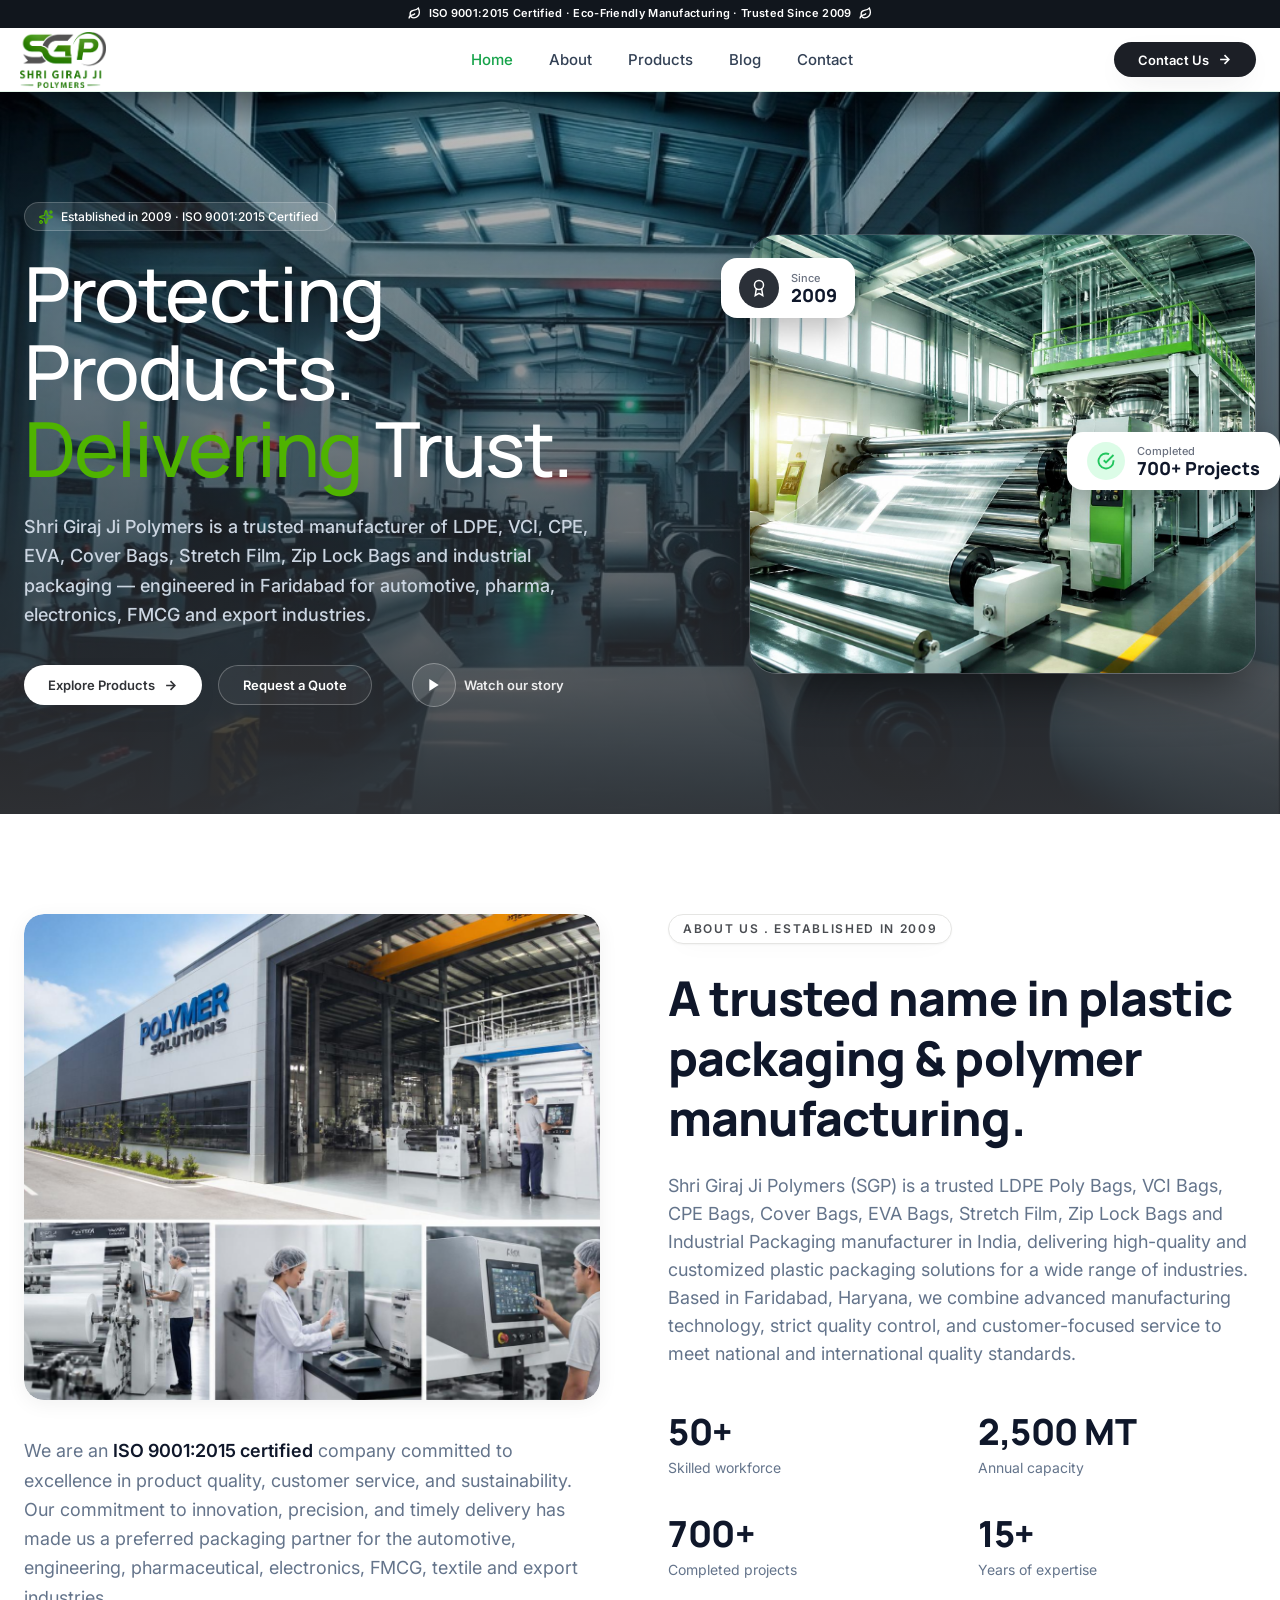
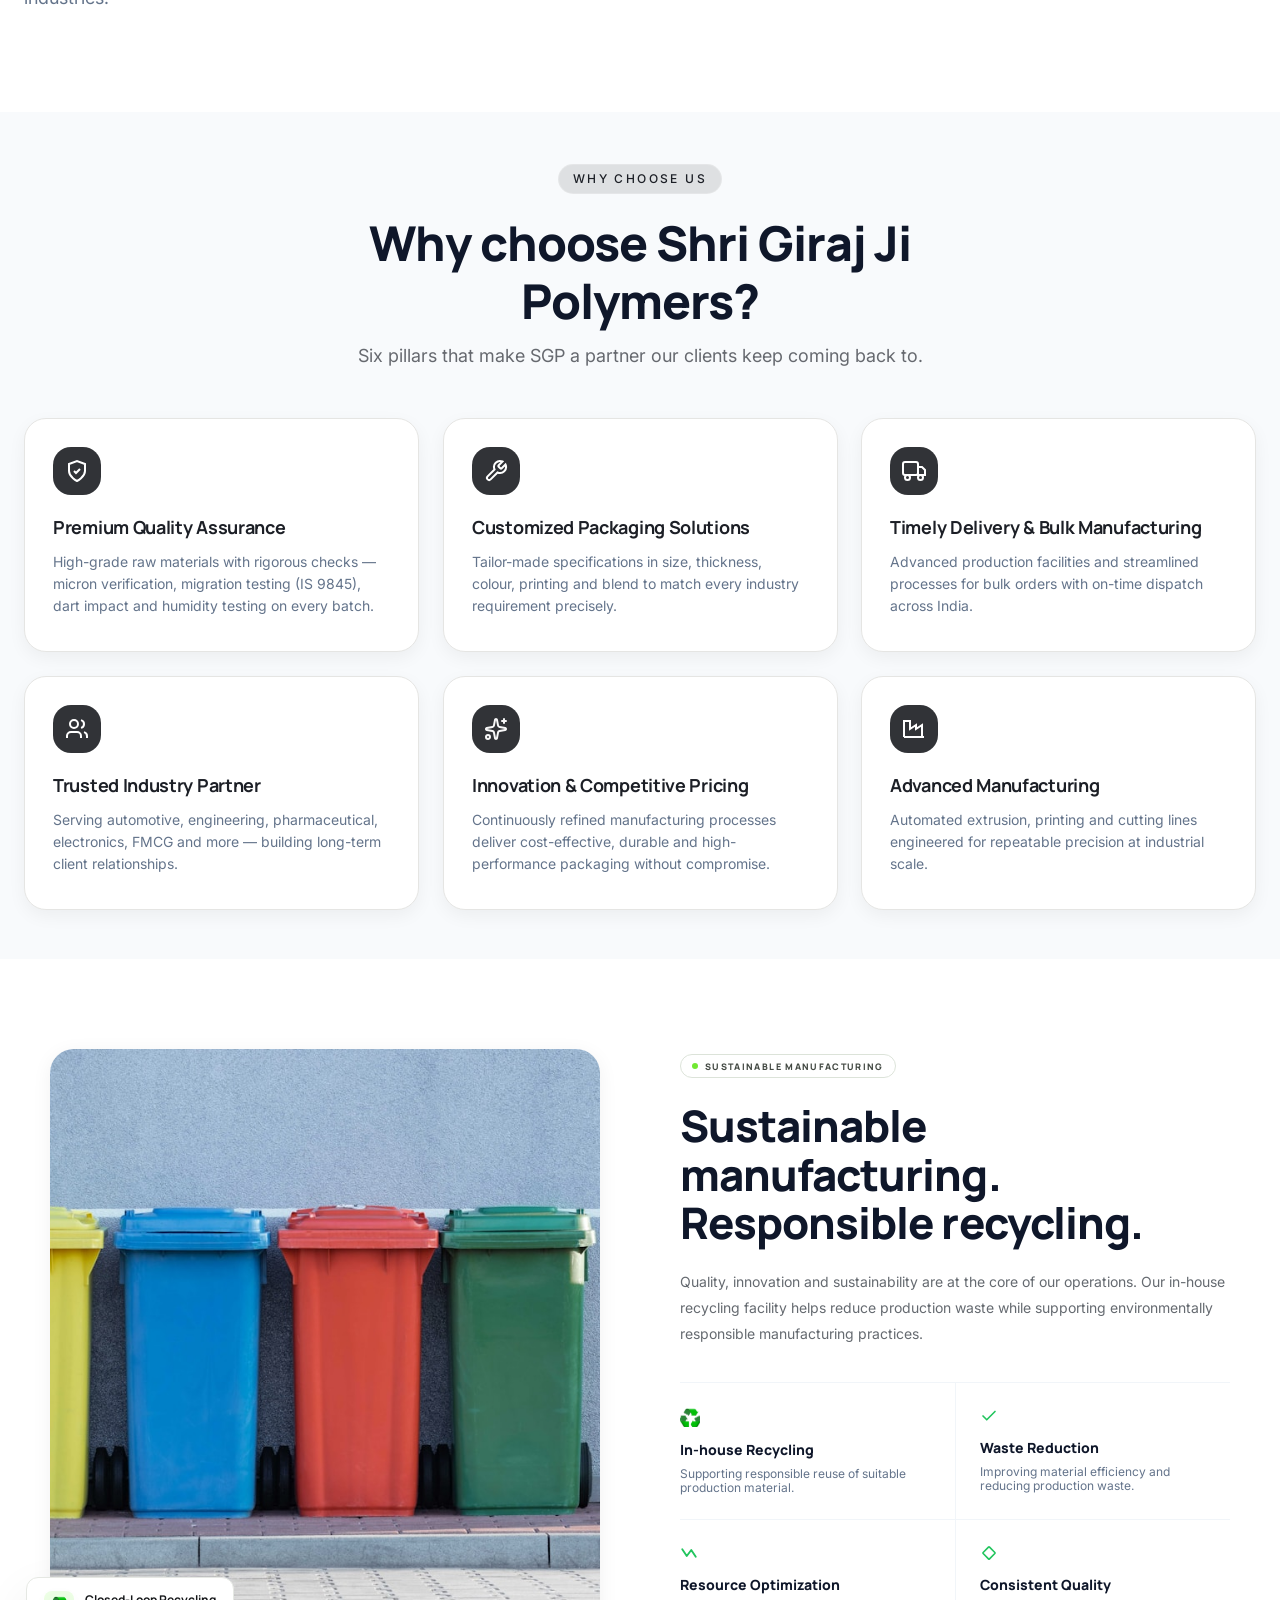
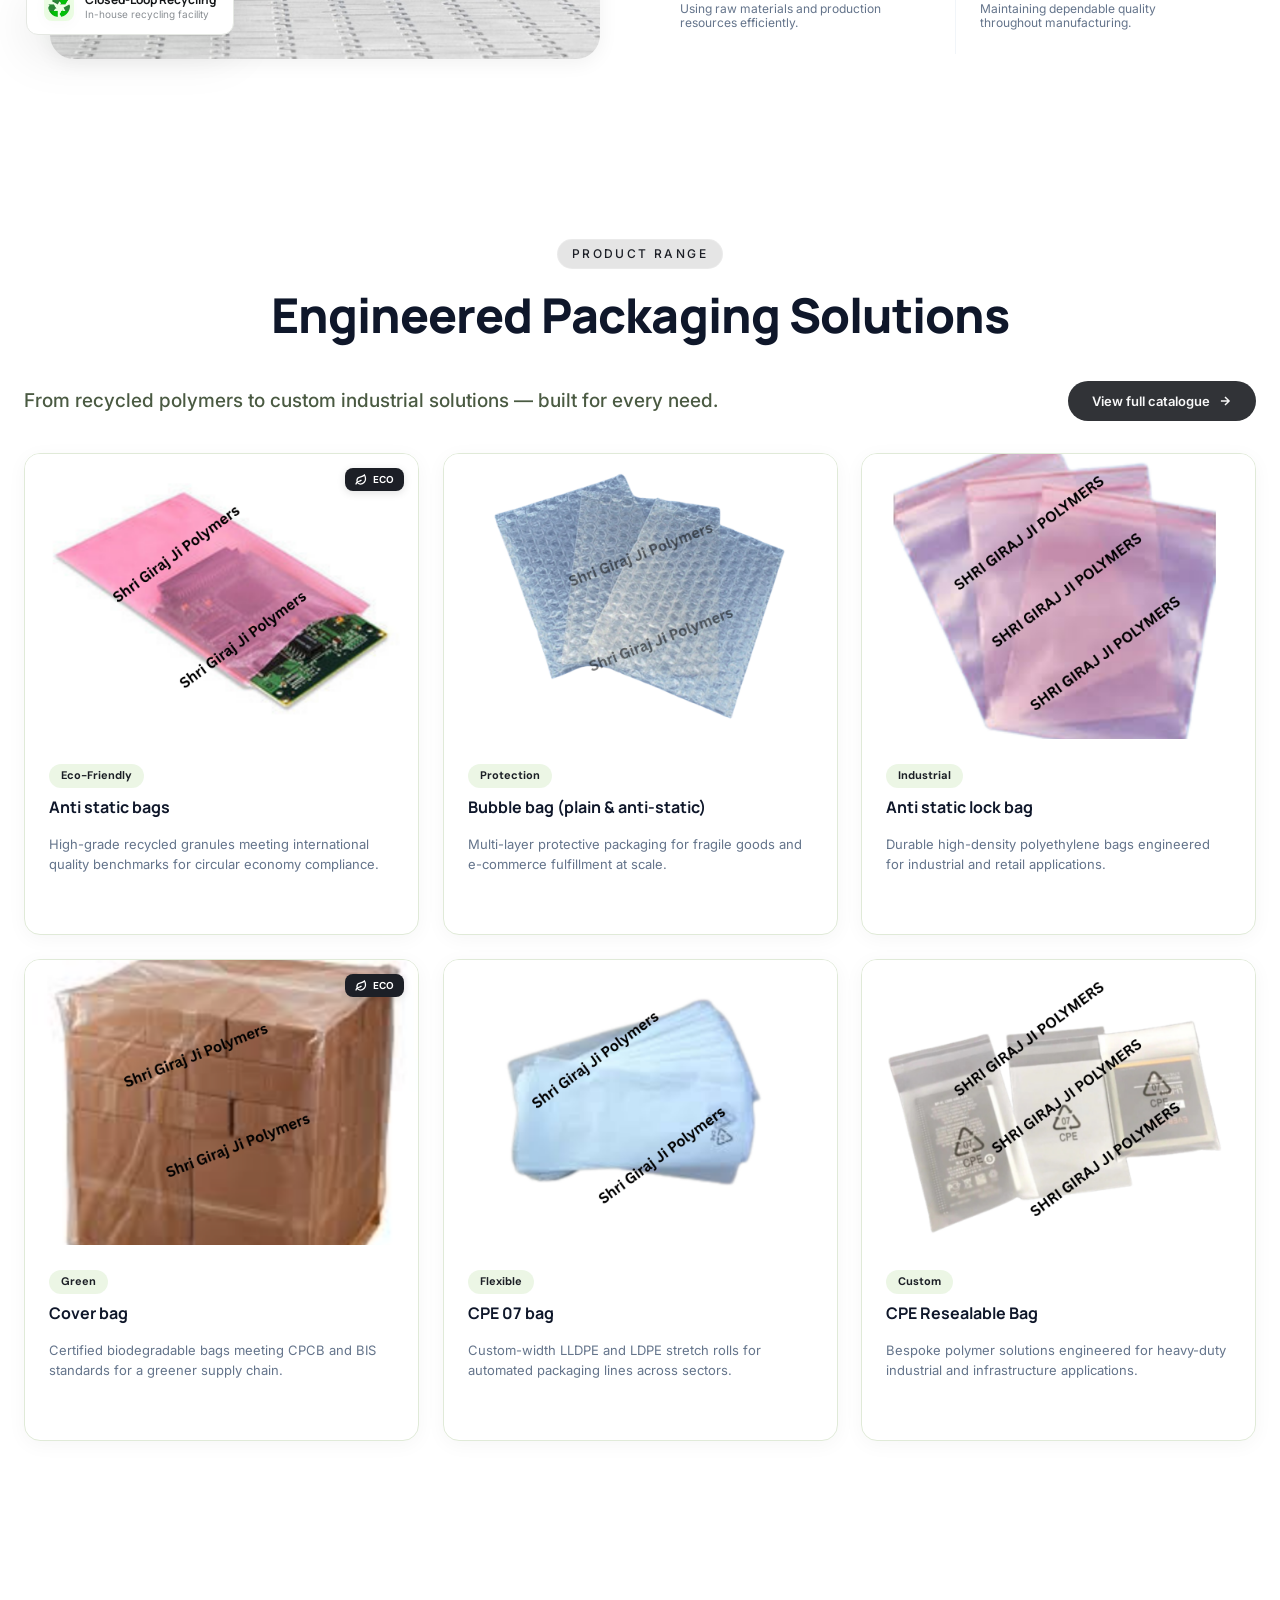
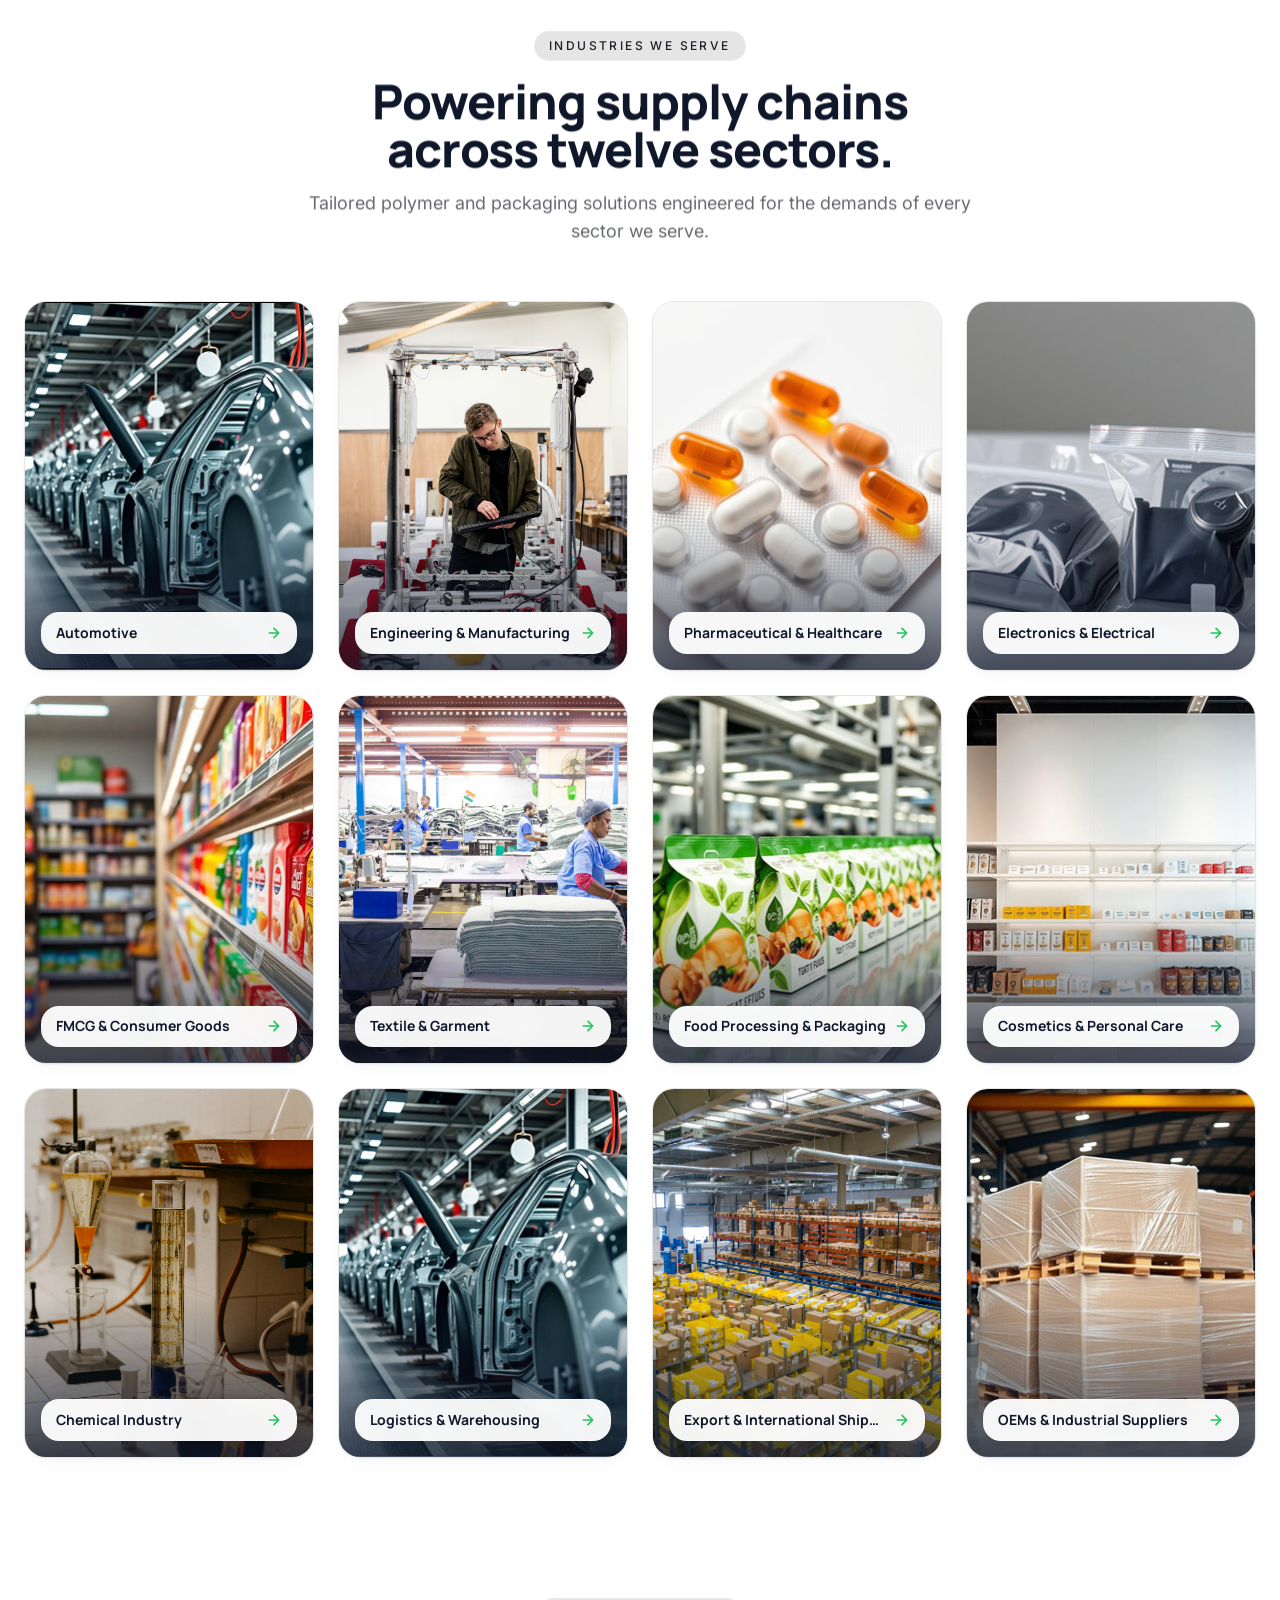
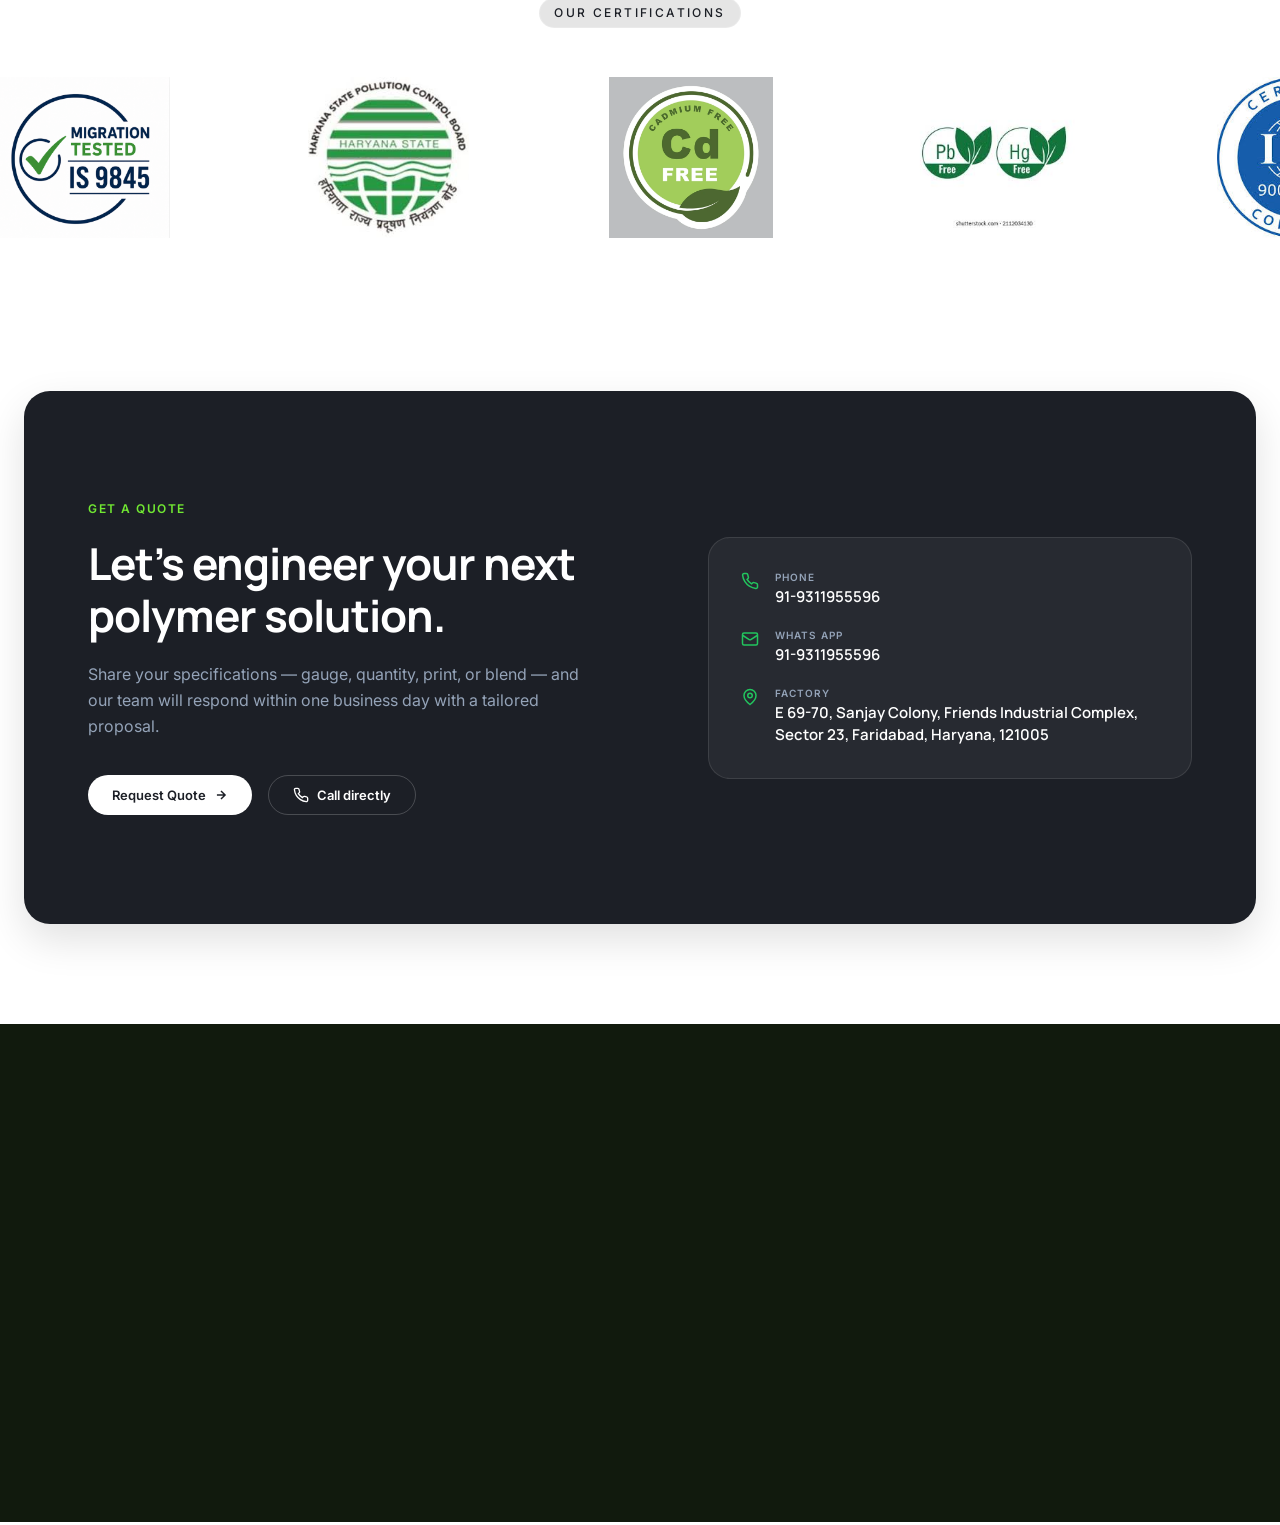
==== commit 1854db6a: "image updation" ====
--- a/index.html
+++ b/index.html
@@ -377,7 +377,7 @@
         <!-- Card 1 -->
         <a href="anti-static-esd-bags.html" class="product-card">
           <div class="product-card-media">
-            <img src="assets/images/product-card-1.jpg" alt="Anti static bags">
+            <img src="assets/images/anti static bag.png" alt="Anti static bags">
             <div class="product-eco-badge">
               <svg width="12" height="12" viewBox="0 0 24 24" fill="none" stroke="currentColor" stroke-width="2.5"><path d="M2 21c0-3 1.85-5.36 5.08-6C9.5 14.52 12 13 13 12"/><path d="M11 20A7 7 0 0 1 9.8 6.1C15.5 5 17 4.4 19 2c1 2 2 4.18 2 8 0 5.5-4.78 10-10 10Z"/></svg>
               ECO
@@ -393,7 +393,7 @@
         <!-- Card 2 -->
         <a href="products.html" class="product-card">
           <div class="product-card-media">
-            <img src="assets/images/product-card-2.jpg" alt="Bubble bag (plain & anti-static)">
+            <img src="assets/images/bubble 1.png" alt="Bubble bag (plain & anti-static)">
           </div>
           <div class="product-card-body">
             <span class="product-tag">Protection</span>
@@ -405,7 +405,7 @@
         <!-- Card 3 -->
         <a href="products.html" class="product-card">
           <div class="product-card-media">
-            <img src="assets/images/product-card-3.jpg" alt="Anti static lock bag">
+            <img src="assets/images/anti static zip lock.png" alt="Anti static lock bag">
           </div>
           <div class="product-card-body">
             <span class="product-tag">Industrial</span>
@@ -417,7 +417,7 @@
         <!-- Card 4 -->
         <a href="products.html" class="product-card">
           <div class="product-card-media">
-            <img src="assets/images/product-card-4.jpg" alt="Cover bag">
+            <img src="assets/images/cover bag 1.png" alt="Cover bag">
             <div class="product-eco-badge">
               <svg width="12" height="12" viewBox="0 0 24 24" fill="none" stroke="currentColor" stroke-width="2.5"><path d="M2 21c0-3 1.85-5.36 5.08-6C9.5 14.52 12 13 13 12"/><path d="M11 20A7 7 0 0 1 9.8 6.1C15.5 5 17 4.4 19 2c1 2 2 4.18 2 8 0 5.5-4.78 10-10 10Z"/></svg>
               ECO
@@ -433,7 +433,7 @@
         <!-- Card 5 -->
         <a href="products.html" class="product-card">
           <div class="product-card-media">
-            <img src="assets/images/product-card-5.jpg" alt="CPE 07 bag">
+            <img src="assets/images/cpe 1.png" alt="CPE 07 bag">
           </div>
           <div class="product-card-body">
             <span class="product-tag">Flexible</span>
@@ -445,7 +445,7 @@
         <!-- Card 6 -->
         <a href="products.html" class="product-card">
           <div class="product-card-media">
-            <img src="assets/images/product-card-6.jpg" alt="CPE Resealable Bag">
+            <img src="assets/images/cpe resealable bags -1.png" alt="CPE Resealable Bag">
           </div>
           <div class="product-card-body">
             <span class="product-tag">Custom</span>
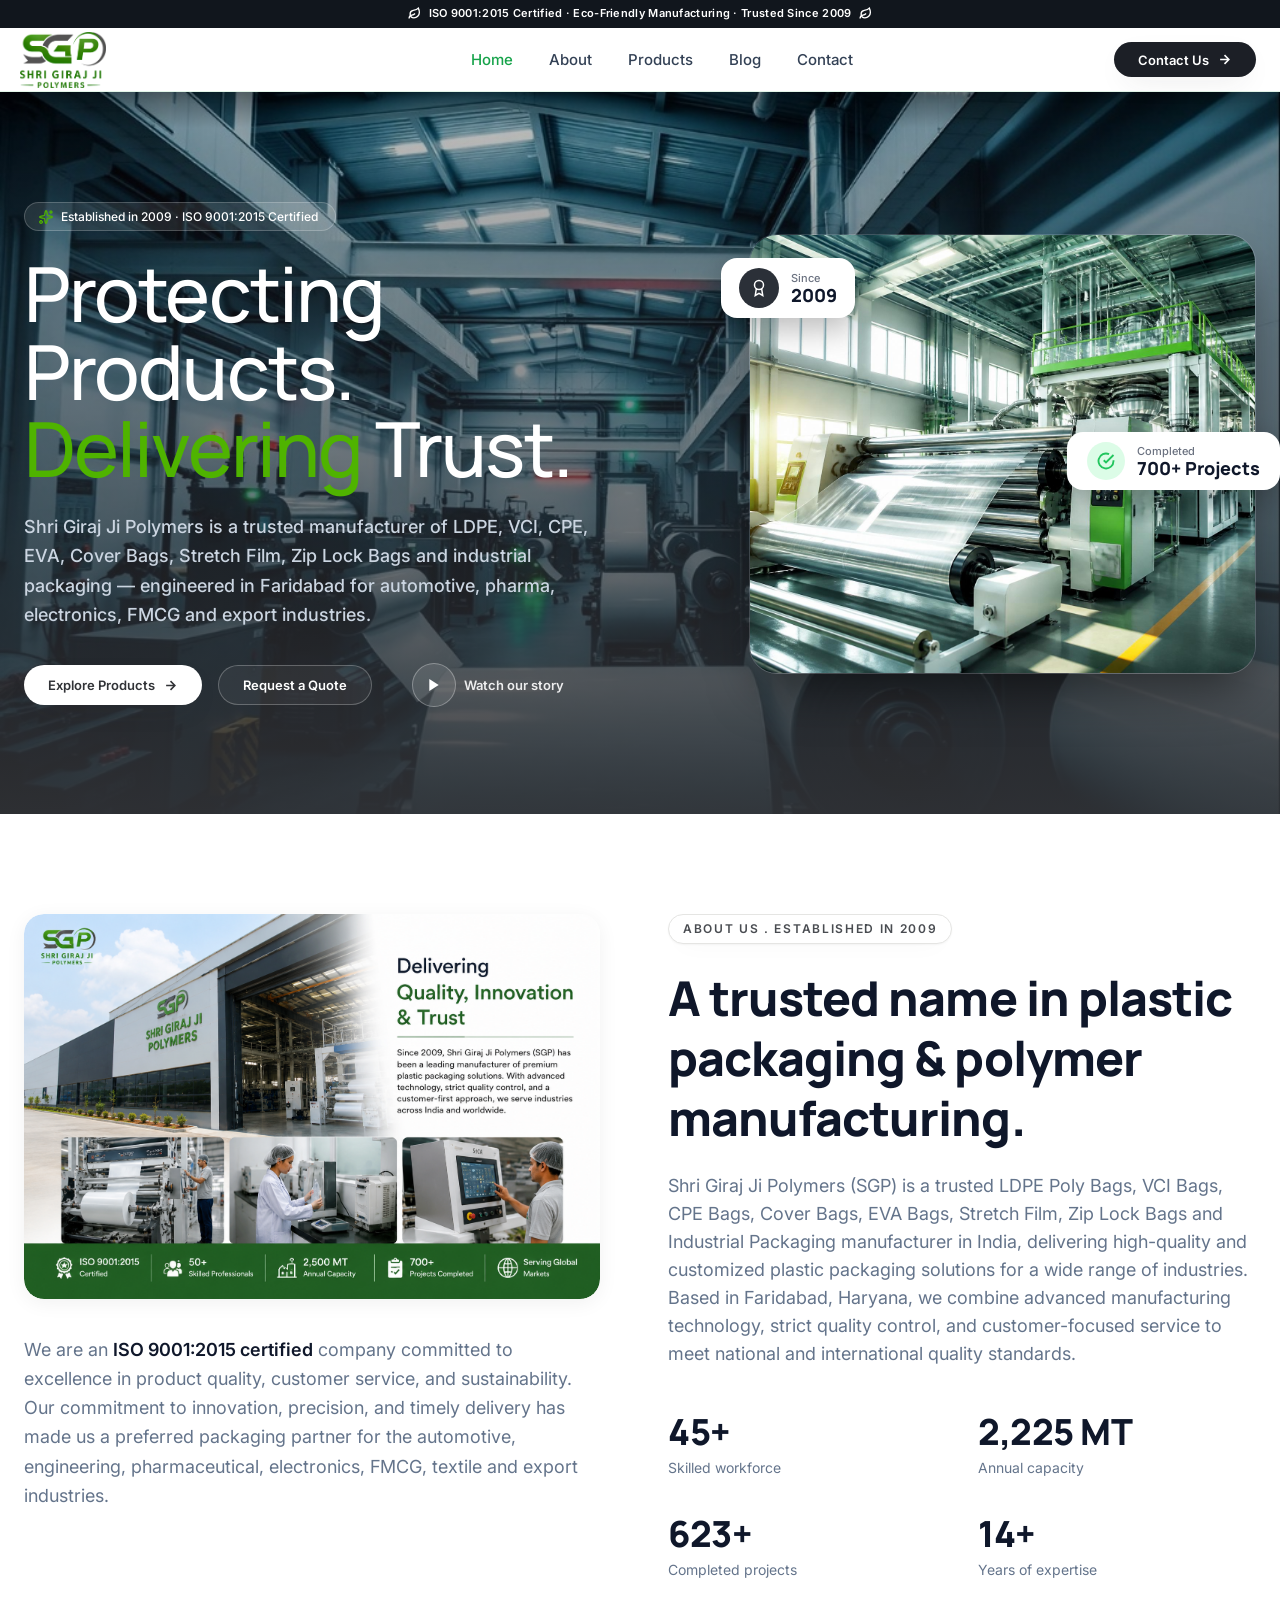
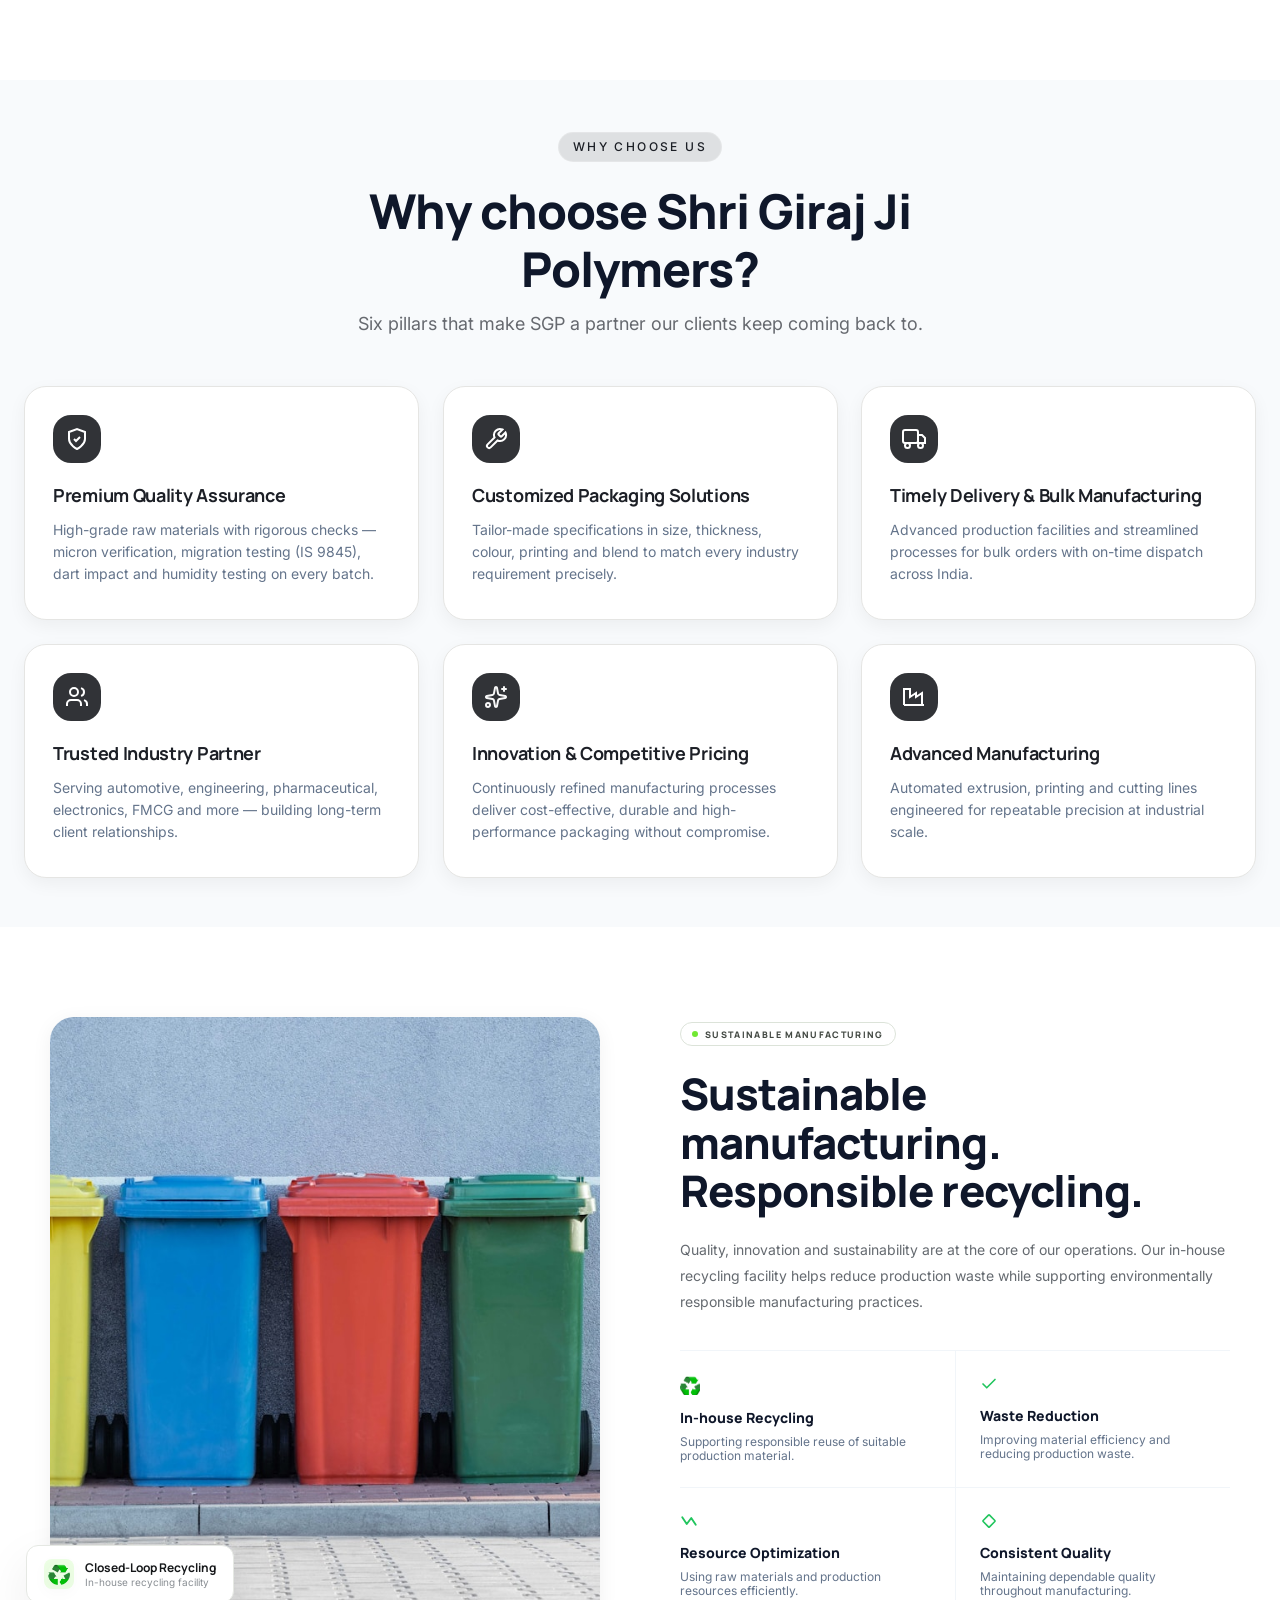
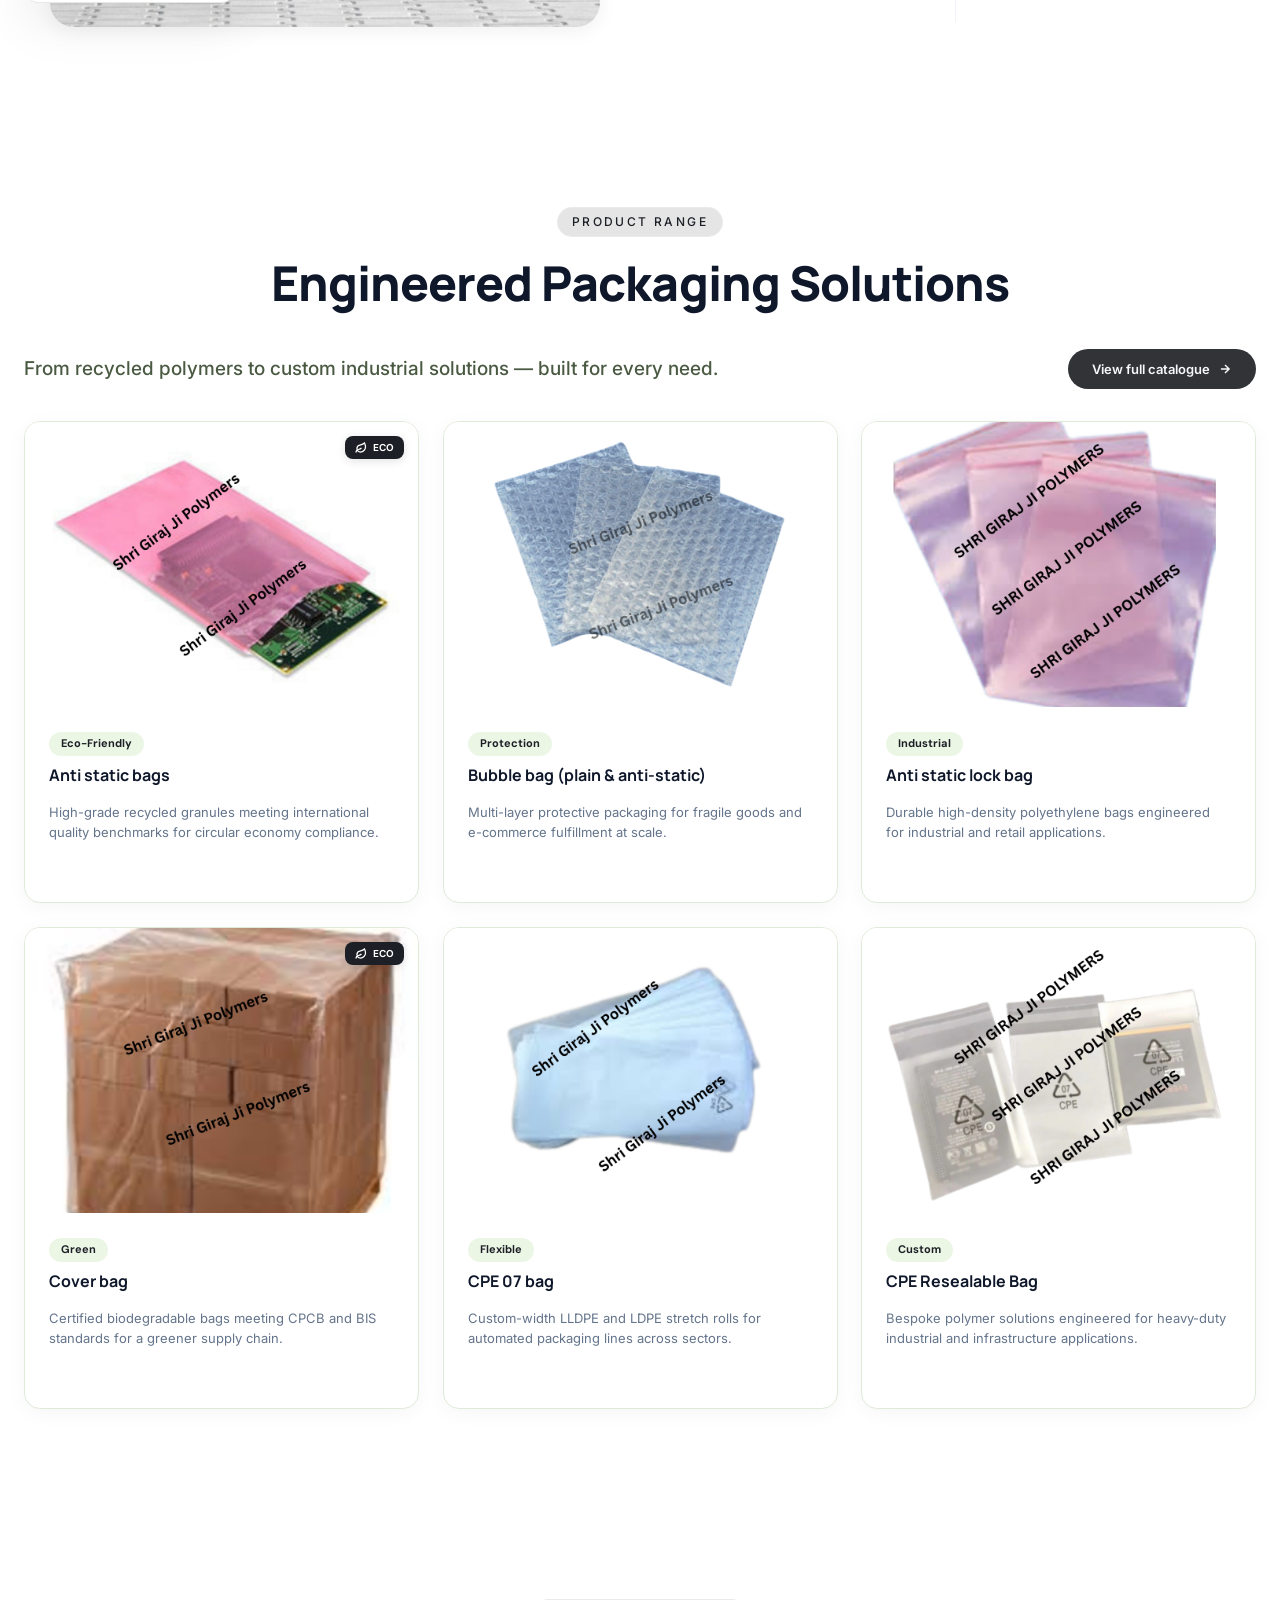
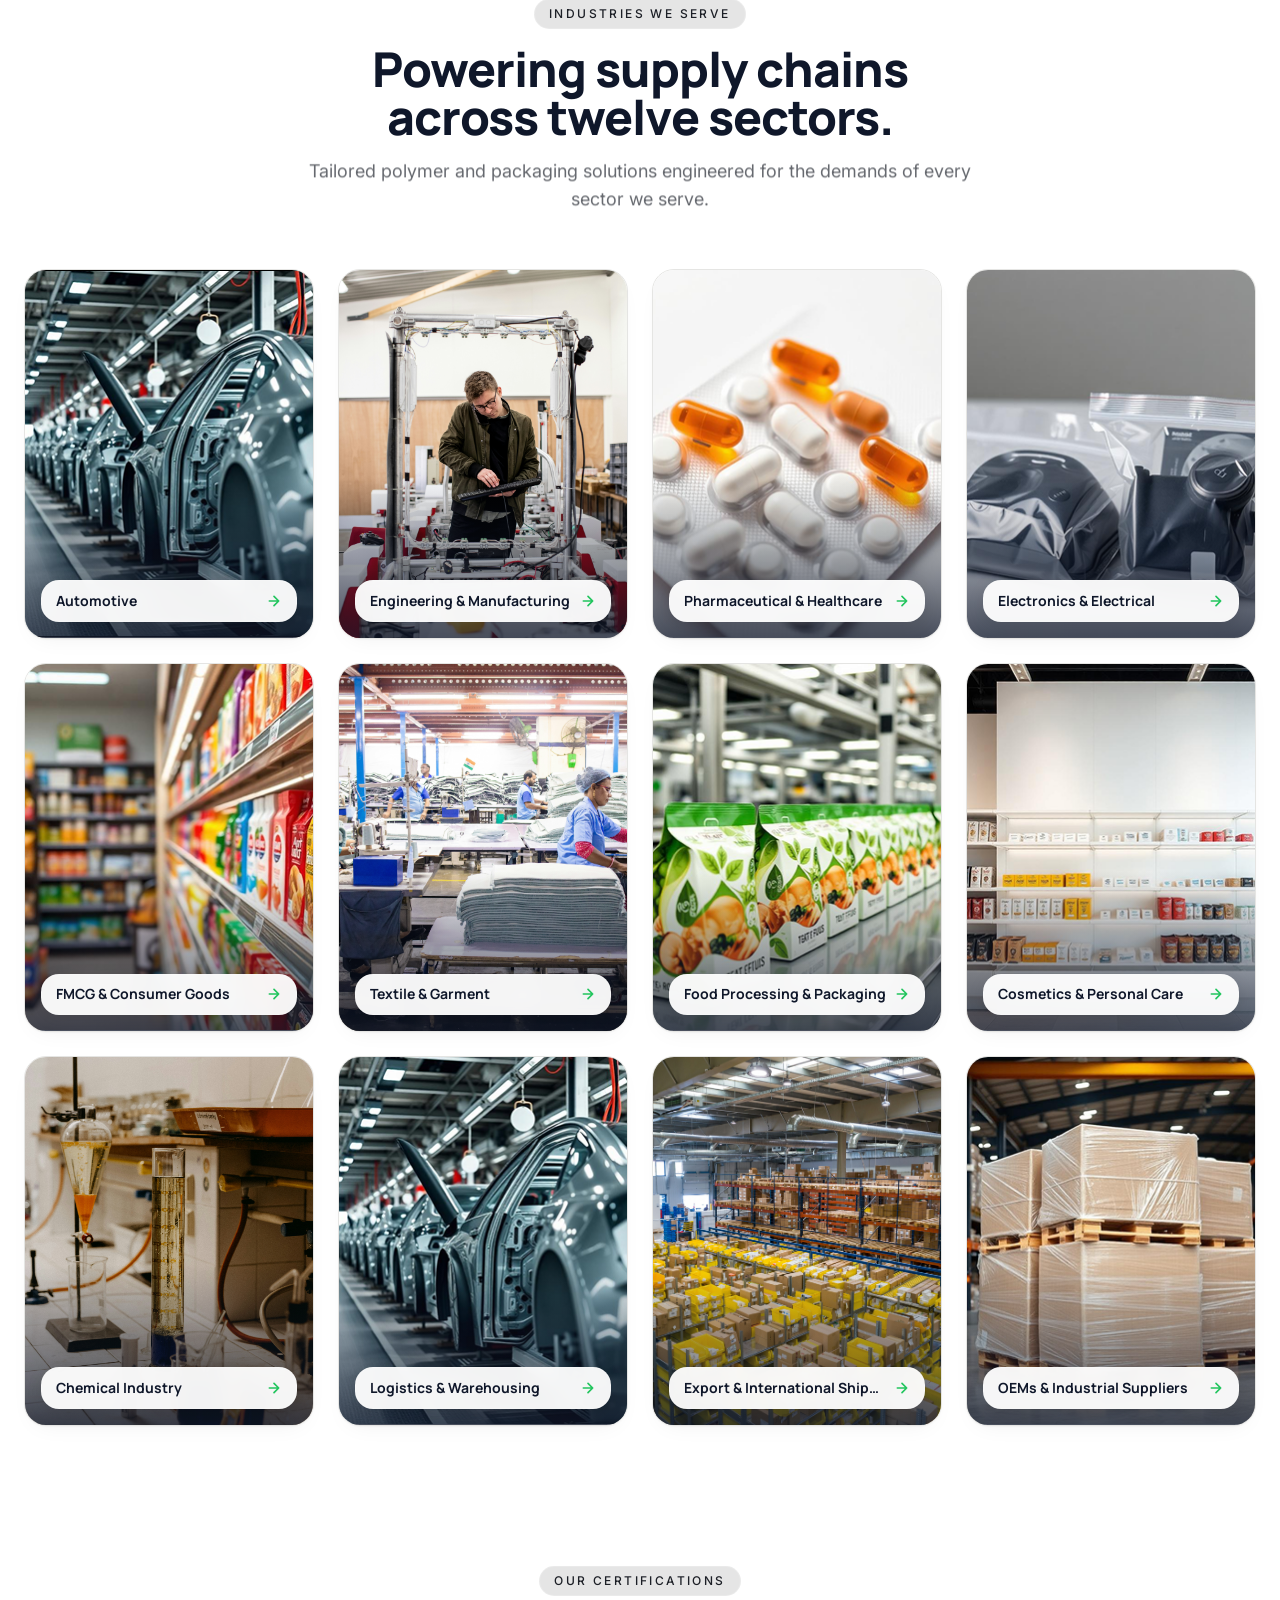
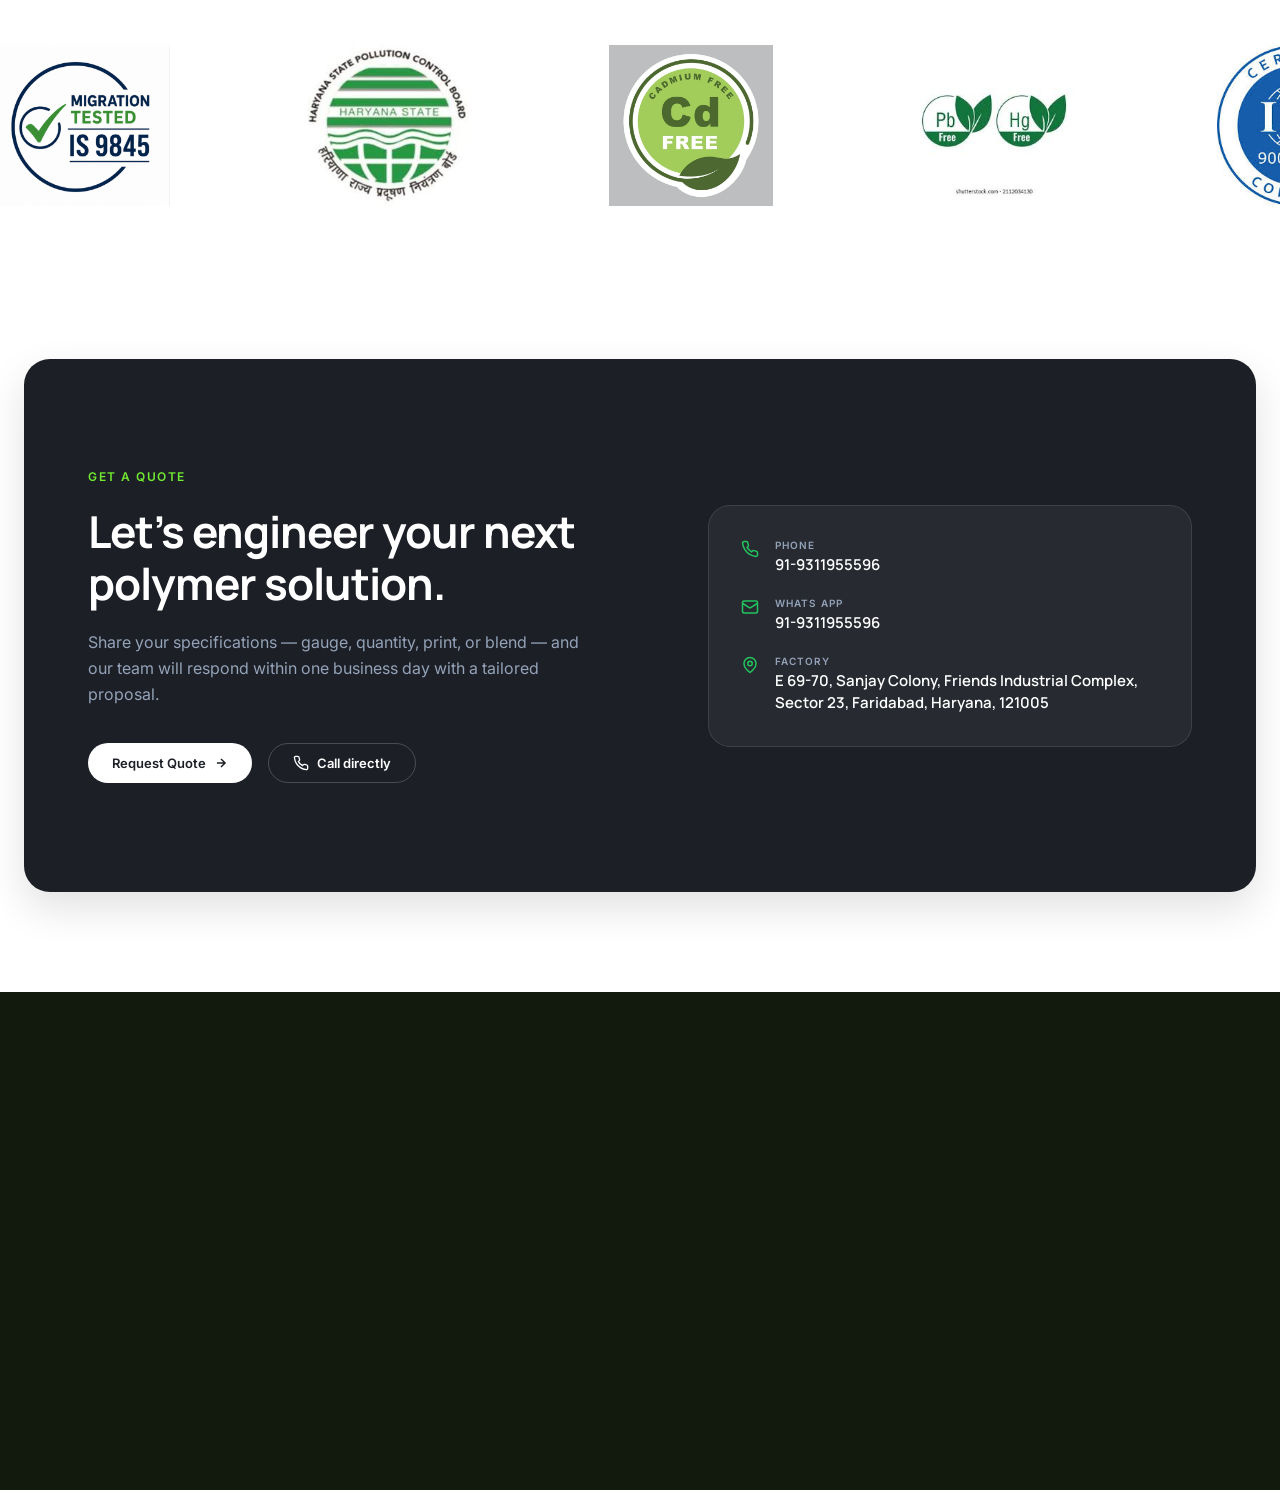
==== commit 1b16ad95: "image updation" ====
--- a/index.html
+++ b/index.html
@@ -135,7 +135,7 @@
         <!-- Left Image -->
         <div class="about-gallery">
           <div class="about-single-img-wrap">
-            <img src="assets/images/about-gallery-single.jpg" alt="Shri Girraj Ji Polymers Facility and Quality Control" class="about-single-img">
+            <img src="assets/images/about Us.png" alt="Shri Girraj Ji Polymers Facility and Quality Control" class="about-single-img">
           </div>
 
           <p class="about-caption">
--- a/css/style.css
+++ b/css/style.css
@@ -722,7 +722,6 @@
   position: relative;
   width: 100%;
   max-width: 576px;
-  height: 486px;
   border-radius: 20px;
   overflow: hidden;
   box-shadow: 0 4px 20px rgba(0, 0, 0, 0.06);
@@ -730,8 +729,7 @@
 
 .about-single-img {
   width: 100%;
-  height: 100%;
-  object-fit: cover;
+  height: auto;
   display: block;
   border-radius: 20px;
 }
@@ -5087,8 +5085,7 @@
 
 .contact-image-wrapper img {
   width: 100%;
-  aspect-ratio: 1.3 / 1;
-  object-fit: cover;
+  height: auto;
   border-radius: 28px;
   display: block;
 }
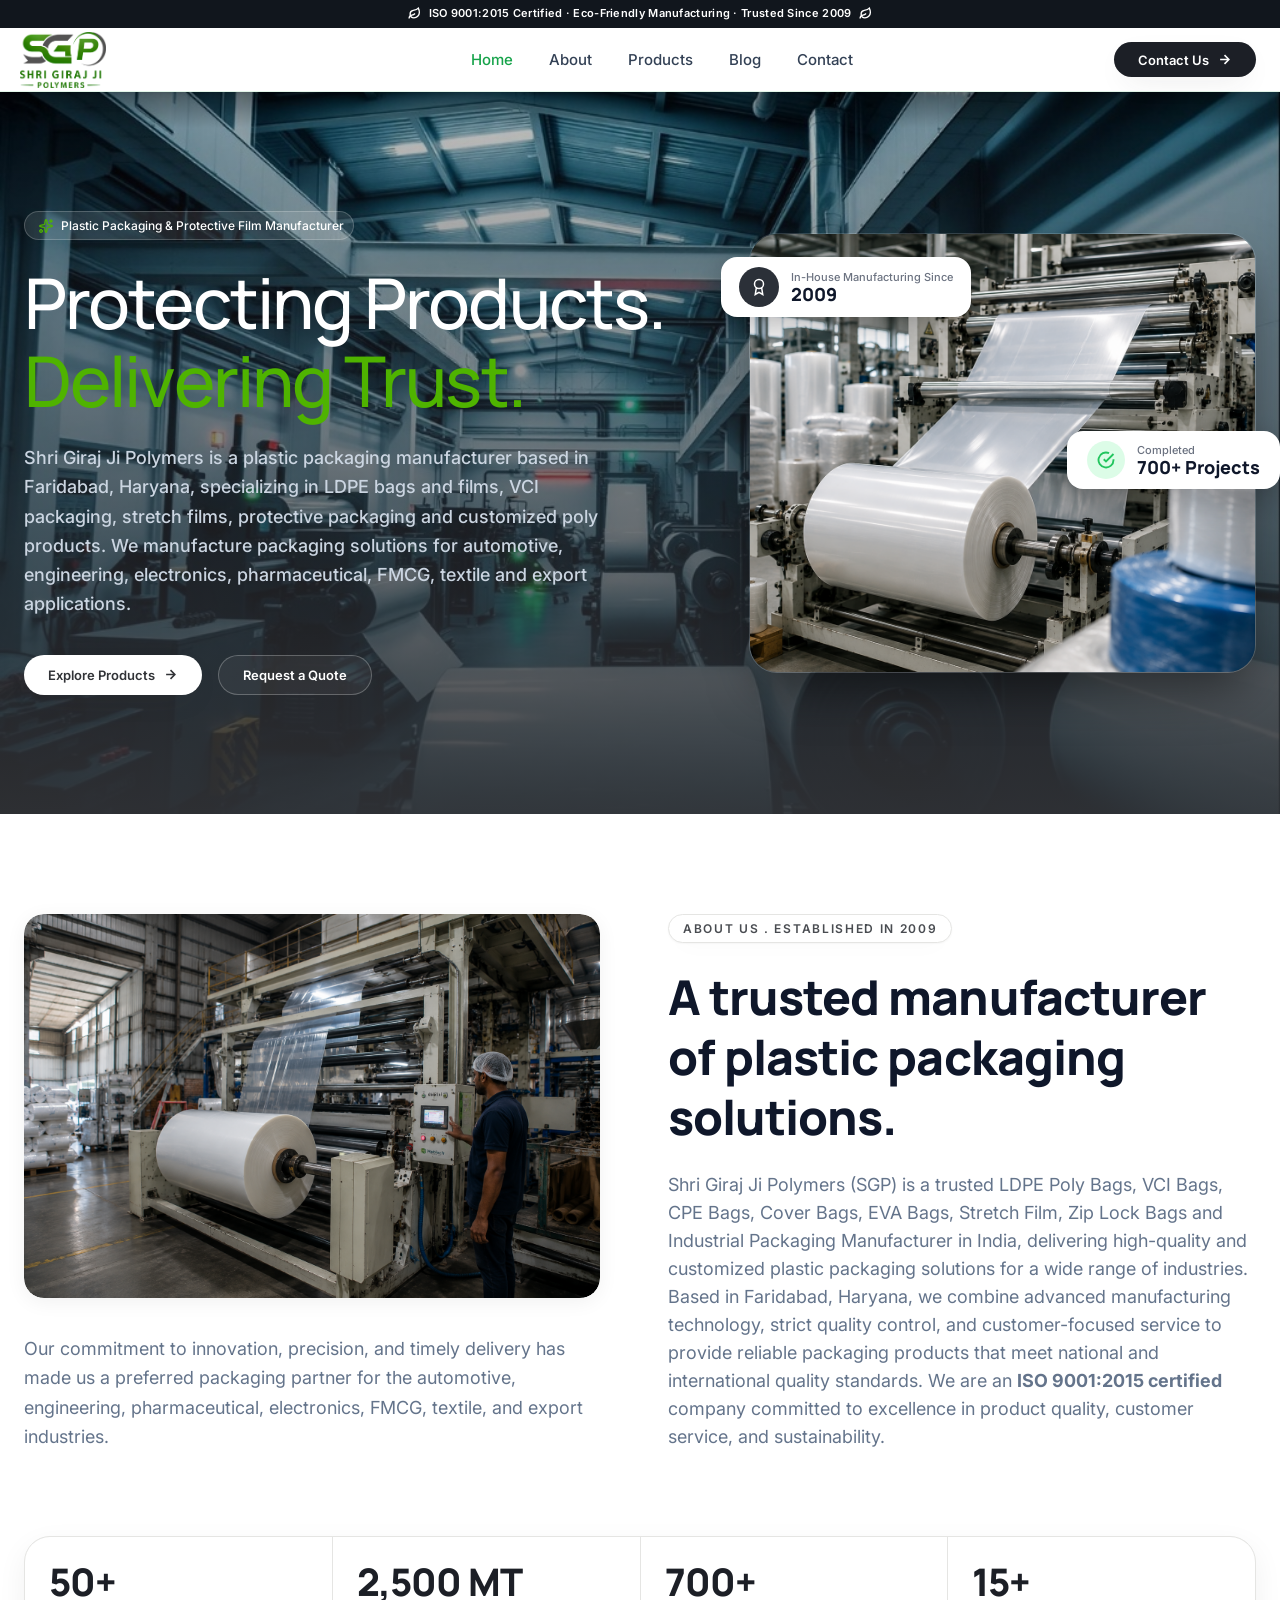
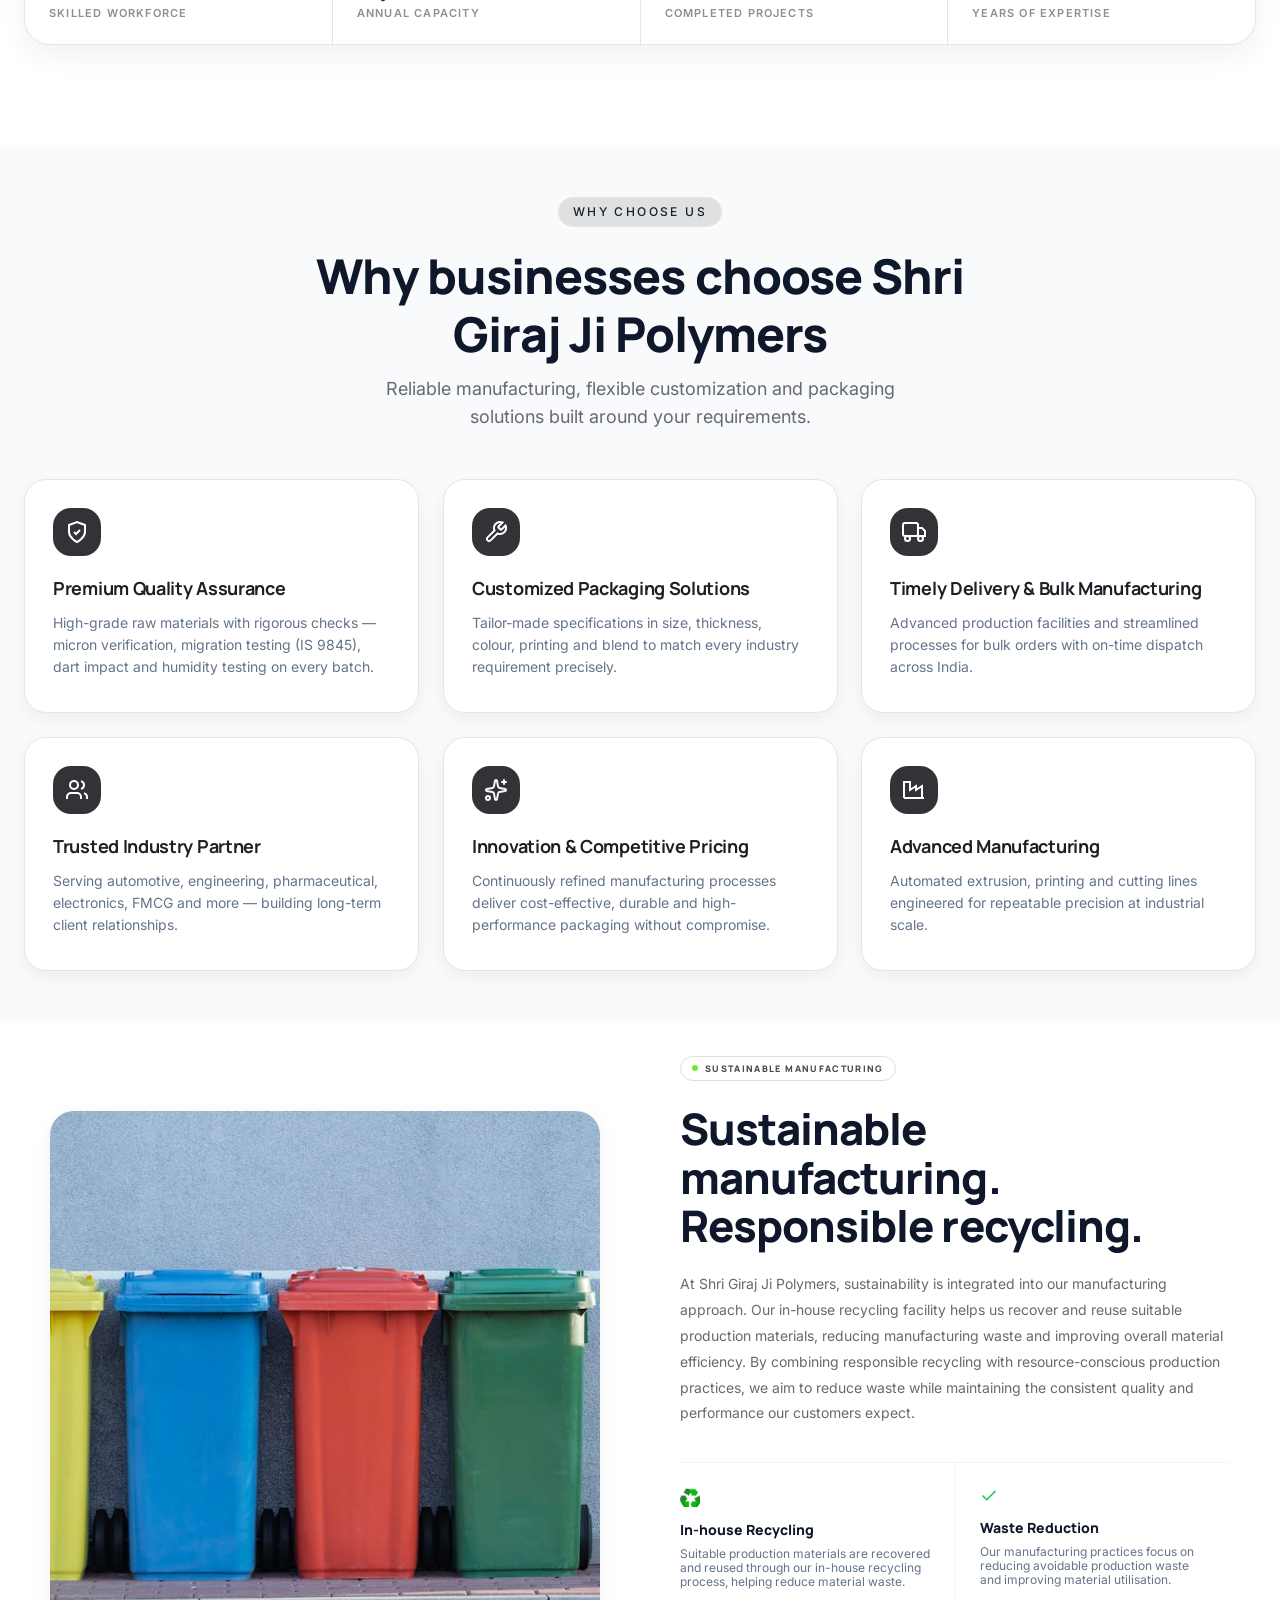
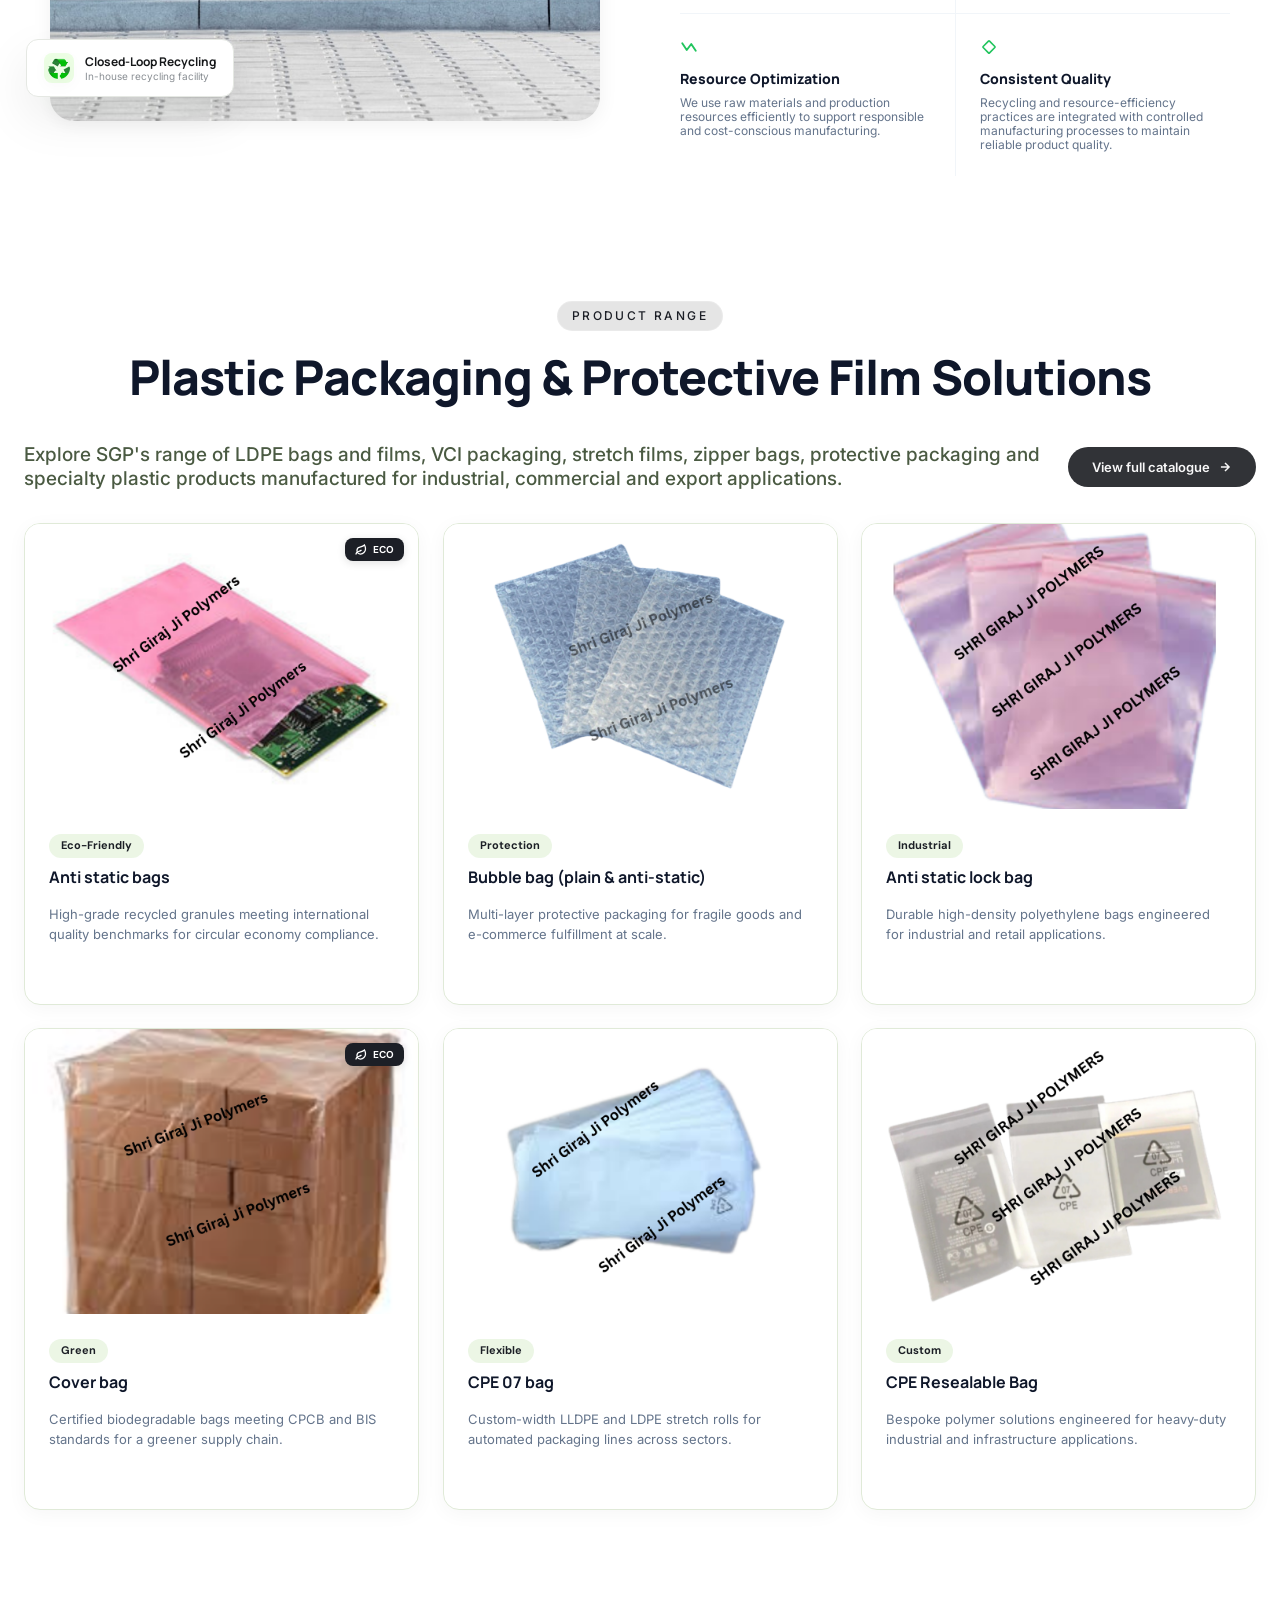
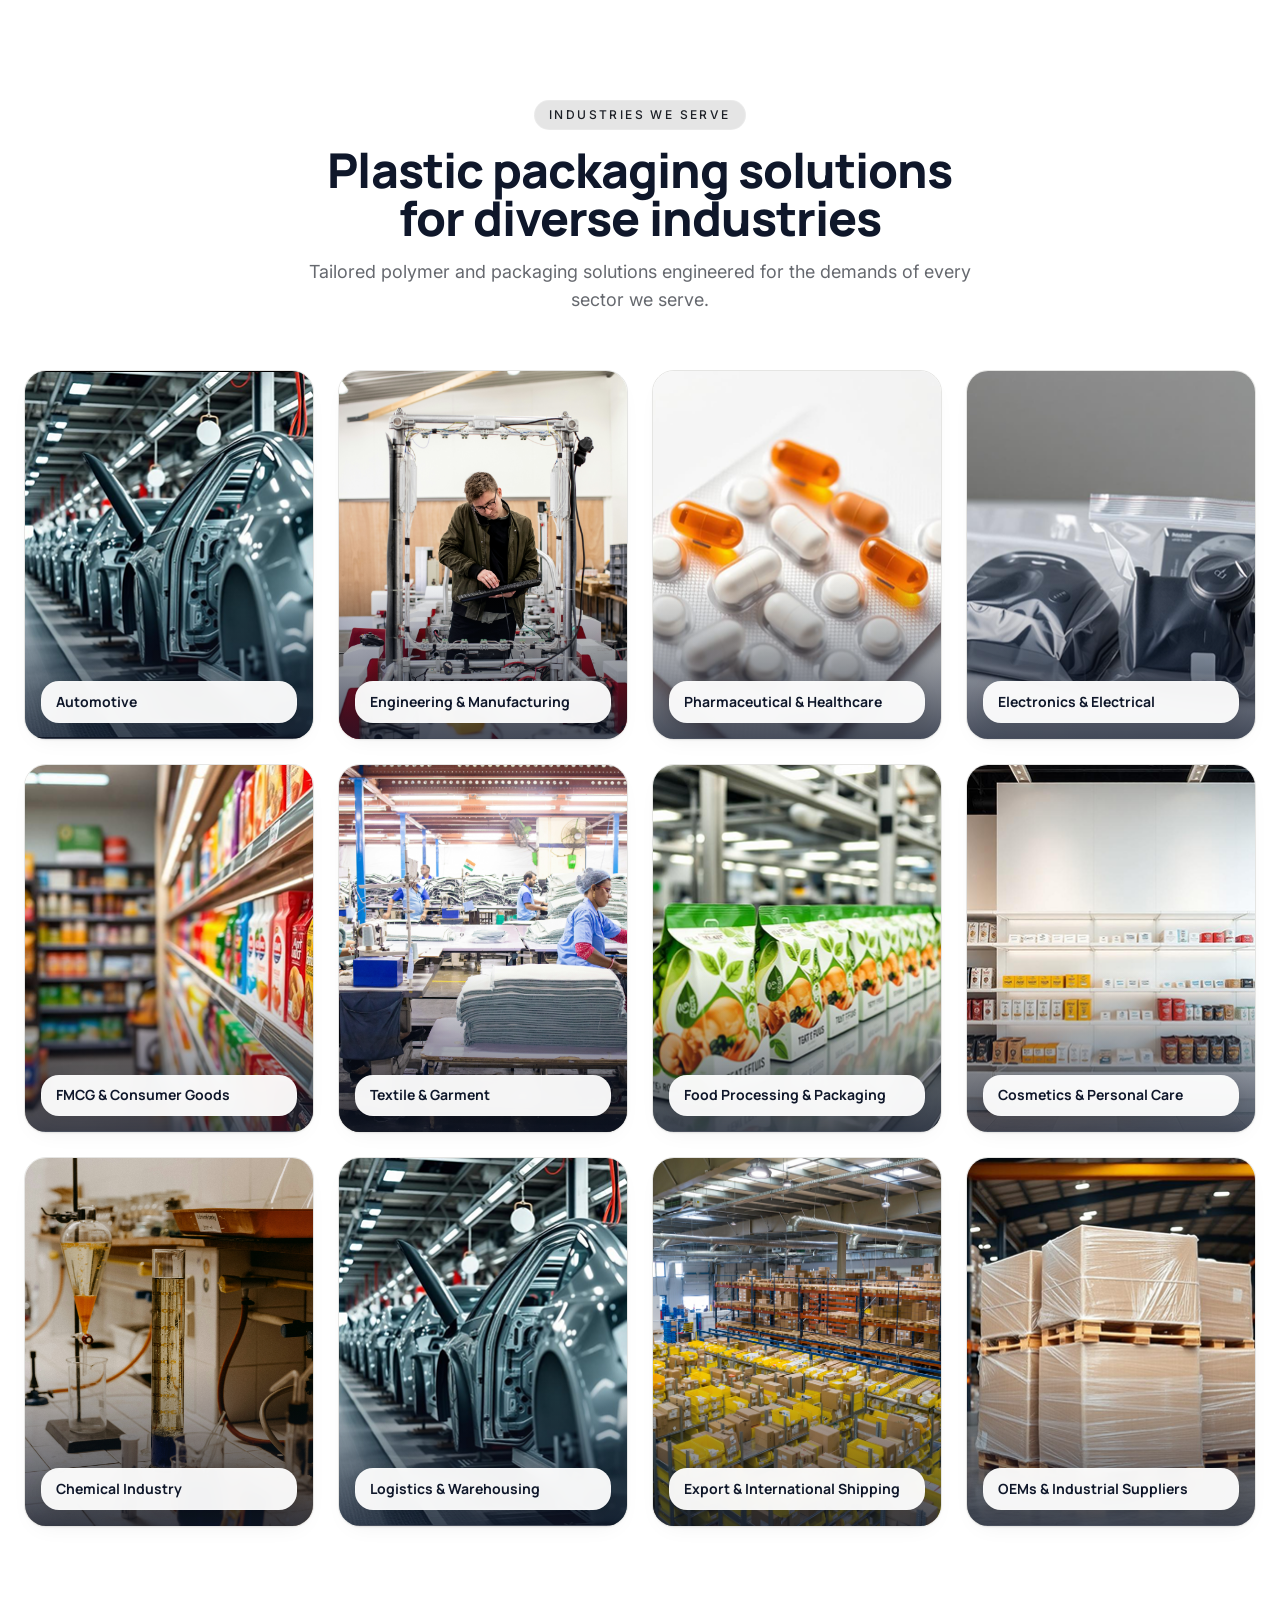
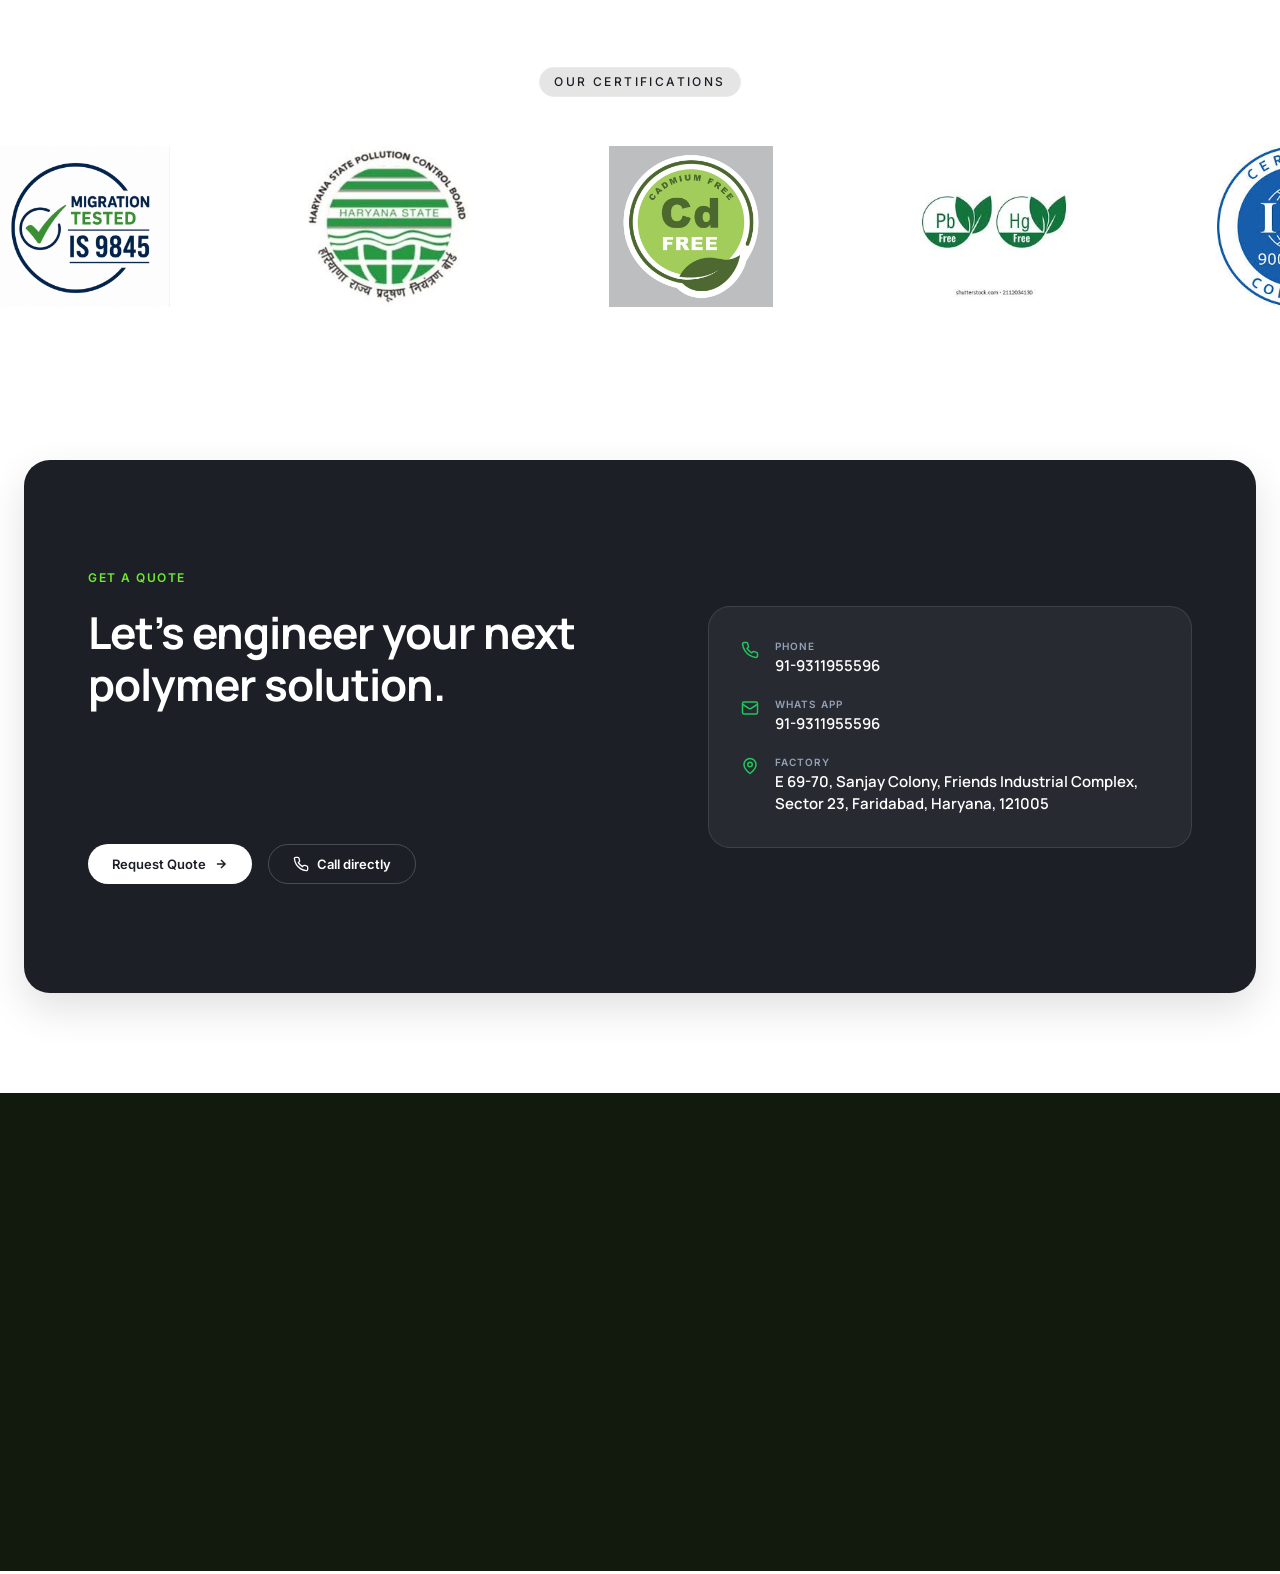
==== commit 3085c5a0: "TEXT updation fix" ====
--- a/index.html
+++ b/index.html
@@ -67,18 +67,16 @@
         <div class="hero-content">
           <div class="hero-badge-top">
             <img src="assets/images/sparkle-icon.png" alt="Sparkle Icon" style="width: 14px; height: 14px; object-fit: contain; flex-shrink: 0;">
-            <span>Established in 2009 · ISO 9001:2015 Certified</span>
+            <span>Plastic Packaging & Protective Film Manufacturer</span>
           </div>
 
           <h1 class="hero-heading">
-            Protecting <br>
-            Products. <br>
-            <span class="text-green">Delivering</span> Trust.
+           Protecting Products. <br>
+            <span class="text-green">Delivering Trust.</span> 
           </h1>
 
           <p class="hero-subtext">
-            Shri Giraj Ji Polymers is a trusted manufacturer of LDPE, VCI, CPE, EVA, Cover Bags, Stretch Film, Zip Lock Bags and industrial packaging — engineered in Faridabad for automotive, pharma, electronics, FMCG and export industries.
-          </p>
+            Shri Giraj Ji Polymers is a plastic packaging manufacturer based in Faridabad, Haryana, specializing in LDPE bags and films, VCI packaging, stretch films, protective packaging and customized poly products. We manufacture packaging solutions for automotive, engineering, electronics, pharmaceutical, FMCG, textile and export applications.          </p>
 
           <div class="hero-actions">
             <a href="products.html" class="btn-hero-primary">
@@ -90,17 +88,17 @@
               <span>Request a Quote</span>
             </a>
 
-            <a href="#about" class="btn-hero-watch">
+            <!-- <a href="#about" class="btn-hero-watch">
               <div class="play-btn-circle">
                 <svg width="12" height="12" viewBox="0 0 24 24" fill="#ffffff"><polygon points="5 3 19 12 5 21 5 3"/></svg>
               </div>
               <span>Watch our story</span>
-            </a>
+            </a> -->
           </div>
         </div>
 
         <div class="hero-media-card">
-          <img src="assets/images/hero-machinery.jpg" alt="Extrusion Machinery Facility" class="hero-machinery-img">
+          <img src="assets/images/ABOUT SHRI GIRAJ POLYMERS.png" alt="Extrusion Machinery Facility" class="hero-machinery-img">
           
           <!-- Floating Badge 1: Since 2009 (Top Left) -->
           <div class="badge-floating-since">
@@ -108,7 +106,7 @@
               <svg width="18" height="18" viewBox="0 0 24 24" fill="none" stroke="#ffffff" stroke-width="2"><circle cx="12" cy="8" r="6"/><path d="M15.477 12.89 17 22l-5-3-5 3 1.523-9.11"/></svg>
             </div>
             <div class="badge-text-wrap">
-              <span class="badge-sub">Since</span>
+              <span class="badge-sub">In-House Manufacturing Since</span>
               <span class="badge-main">2009</span>
             </div>
           </div>
@@ -135,12 +133,11 @@
         <!-- Left Image -->
         <div class="about-gallery">
           <div class="about-single-img-wrap">
-            <img src="assets/images/about Us.png" alt="Shri Girraj Ji Polymers Facility and Quality Control" class="about-single-img">
+            <img src="assets/images/aboutUsHeroSection.png" alt="Shri Girraj Ji Polymers Facility and Quality Control" class="about-single-img">
           </div>
 
           <p class="about-caption">
-            We are an <strong>ISO 9001:2015 certified</strong> company committed to excellence in product quality, customer service, and sustainability. Our commitment to innovation, precision, and timely delivery has made us a preferred packaging partner for the automotive, engineering, pharmaceutical, electronics, FMCG, textile and export industries.
-          </p>
+          Our commitment to innovation, precision, and timely delivery has made us a preferred packaging partner for the automotive, engineering, pharmaceutical, electronics, FMCG, textile, and export industries.
         </div>
 
         <!-- Right Content -->
@@ -150,35 +147,32 @@
           </div>
 
           <h2 class="page-heading">
-            A trusted name in plastic packaging & polymer manufacturing.
+            A trusted manufacturer of plastic packaging solutions.
           </h2>
 
           <p class="page-plain-text">
-            Shri Giraj Ji Polymers (SGP) is a trusted LDPE Poly Bags, VCI Bags, CPE Bags, Cover Bags, EVA Bags, Stretch Film, Zip Lock Bags and Industrial Packaging manufacturer in India, delivering high-quality and customized plastic packaging solutions for a wide range of industries. Based in Faridabad, Haryana, we combine advanced manufacturing technology, strict quality control, and customer-focused service to meet national and international quality standards.
-          </p>
-
-          <!-- Stats Grid -->
-          <div class="stats-grid">
-            <div class="stat-item">
-              <div class="stat-number" data-target="50" data-suffix="+">50+</div>
-              <div class="stat-label">Skilled workforce</div>
-            </div>
-
-            <div class="stat-item">
-              <div class="stat-number" data-target="2500" data-suffix=" MT">2,500 MT</div>
-              <div class="stat-label">Annual capacity</div>
-            </div>
-
-            <div class="stat-item">
-              <div class="stat-number" data-target="700" data-suffix="+">700+</div>
-              <div class="stat-label">Completed projects</div>
-            </div>
-
-            <div class="stat-item">
-              <div class="stat-number" data-target="15" data-suffix="+">15+</div>
-              <div class="stat-label">Years of expertise</div>
-            </div>
-          </div>
+            Shri Giraj Ji Polymers (SGP) is a trusted LDPE Poly Bags, VCI Bags, CPE Bags, Cover Bags, EVA Bags, Stretch Film, Zip Lock Bags and Industrial Packaging Manufacturer in India, delivering high-quality and customized plastic packaging solutions for a wide range of industries. Based in Faridabad, Haryana, we combine advanced manufacturing technology, strict quality control, and customer-focused service to provide reliable packaging products that meet national and international quality standards. We are an <strong>ISO 9001:2015 certified</strong> company committed to excellence in product quality, customer service, and sustainability.
+          </p>
+        </div>
+      </div>
+
+      <!-- Stats Bar Row (100% Matching Screenshot Design) -->
+      <div class="about-stats-bar home-stats-bar">
+        <div class="stat-bar-item">
+          <span class="stat-bar-num stat-number" data-target="50" data-suffix="+">50+</span>
+          <span class="stat-bar-lbl">SKILLED WORKFORCE</span>
+        </div>
+        <div class="stat-bar-item">
+          <span class="stat-bar-num stat-number" data-target="2500" data-suffix=" MT">2,500 MT</span>
+          <span class="stat-bar-lbl">ANNUAL CAPACITY</span>
+        </div>
+        <div class="stat-bar-item">
+          <span class="stat-bar-num stat-number" data-target="700" data-suffix="+">700+</span>
+          <span class="stat-bar-lbl">COMPLETED PROJECTS</span>
+        </div>
+        <div class="stat-bar-item">
+          <span class="stat-bar-num stat-number" data-target="15" data-suffix="+">15+</span>
+          <span class="stat-bar-lbl">YEARS OF EXPERTISE</span>
         </div>
       </div>
     </div>
@@ -192,10 +186,10 @@
           WHY CHOOSE US
         </div>
         <h2 class="page-heading">
-          Why choose Shri Giraj Ji Polymers?
+          Why businesses choose Shri Giraj Ji Polymers
         </h2>
         <p class="why-us-subtitle">
-          Six pillars that make SGP a partner our clients keep coming back to.
+         Reliable manufacturing, flexible customization and packaging solutions built around your requirements.
         </p>
       </div>
 
@@ -302,8 +296,7 @@
           </h2>
 
           <p class="page-plain-text">
-            Quality, innovation and sustainability are at the core of our operations. Our in-house recycling facility helps reduce production waste while supporting environmentally responsible manufacturing practices.
-          </p>
+At Shri Giraj Ji Polymers, sustainability is integrated into our manufacturing approach. Our in-house recycling facility helps us recover and reuse suitable production materials, reducing manufacturing waste and improving overall material efficiency. By combining responsible recycling with resource-conscious production practices, we aim to reduce waste while maintaining the consistent quality and performance our customers expect.          </p>
 
           <div class="sustain-grid-2x2">
             <!-- Item 1 (Top Left) -->
@@ -312,7 +305,7 @@
                 <img src="assets/images/recycle-icon.png" alt="Recycle Icon" style="width: 20px; height: 20px; object-fit: contain;">
               </div>
               <h4 class="sustain-item-title">In-house Recycling</h4>
-              <p class="sustain-item-desc">Supporting responsible reuse of suitable production material.</p>
+              <p class="sustain-item-desc">Suitable production materials are recovered and reused through our in-house recycling process, helping reduce material waste.</p>
             </div>
 
             <!-- Item 2 (Top Right) -->
@@ -321,7 +314,7 @@
                 <svg width="18" height="18" viewBox="0 0 24 24" fill="none" stroke="#22c55e" stroke-width="2.2" stroke-linecap="round" stroke-linejoin="round"><polyline points="20 6 9 17 4 12"/></svg>
               </div>
               <h4 class="sustain-item-title">Waste Reduction</h4>
-              <p class="sustain-item-desc">Improving material efficiency and reducing production waste.</p>
+              <p class="sustain-item-desc">Our manufacturing practices focus on reducing avoidable production waste and improving material utilisation.</p>
             </div>
 
             <!-- Item 3 (Bottom Left) -->
@@ -330,7 +323,7 @@
                 <svg width="18" height="18" viewBox="0 0 24 24" fill="none" stroke="#22c55e" stroke-width="2.5" stroke-linecap="round" stroke-linejoin="round"><path d="M3 7L9 16L15 8L21 17"/></svg>
               </div>
               <h4 class="sustain-item-title">Resource Optimization</h4>
-              <p class="sustain-item-desc">Using raw materials and production resources efficiently.</p>
+              <p class="sustain-item-desc">We use raw materials and production resources efficiently to support responsible and cost-conscious manufacturing.</p>
             </div>
 
             <!-- Item 4 (Bottom Right) -->
@@ -339,7 +332,7 @@
                 <svg width="18" height="18" viewBox="0 0 24 24" fill="none" stroke="#22c55e" stroke-width="2.2" stroke-linecap="round" stroke-linejoin="round"><rect x="6" y="6" width="12" height="12" rx="1" transform="rotate(45 12 12)"/></svg>
               </div>
               <h4 class="sustain-item-title">Consistent Quality</h4>
-              <p class="sustain-item-desc">Maintaining dependable quality throughout manufacturing.</p>
+              <p class="sustain-item-desc">Recycling and resource-efficiency practices are integrated with controlled manufacturing processes to maintain reliable product quality.</p>
             </div>
           </div>
         </div>
@@ -357,13 +350,13 @@
 
       <!-- Main Heading -->
       <h2 class="page-heading product-main-heading">
-        Engineered Packaging Solutions
+       Plastic Packaging & Protective Film Solutions
       </h2>
 
       <!-- Subheader Row -->
       <div class="product-subheader-wrap">
         <p class="product-subtitle">
-          From recycled polymers to custom industrial solutions — built for every need.
+          Explore SGP's range of LDPE bags and films, VCI packaging, stretch films, zipper bags, protective packaging and specialty plastic products manufactured for industrial, commercial and export applications.
         </p>
         <a href="products.html" class="btn-catalogue">
           View full catalogue
@@ -466,7 +459,7 @@
       </div>
 
       <h2 class="page-heading industry-heading">
-        Powering supply chains<br>across twelve sectors.
+        Plastic packaging solutions <br>for diverse industries
 
 
       </h2>
@@ -481,7 +474,6 @@
           <img src="assets/images/Image (Automotive).png" alt="Automotive">
           <div class="sector-pill-btn">
             <span>Automotive</span>
-            <svg class="green-arrow" width="16" height="16" viewBox="0 0 24 24" fill="none" stroke="#22c55e" stroke-width="2.5" stroke-linecap="round" stroke-linejoin="round"><path d="M5 12h14M12 5l7 7-7 7"/></svg>
           </div>
         </div>
 
@@ -490,7 +482,6 @@
           <img src="assets/images/Engineering & Manufacturing.jpg" alt="Engineering & Manufacturing">
           <div class="sector-pill-btn">
             <span>Engineering & Manufacturing</span>
-            <svg class="green-arrow" width="16" height="16" viewBox="0 0 24 24" fill="none" stroke="#22c55e" stroke-width="2.5" stroke-linecap="round" stroke-linejoin="round"><path d="M5 12h14M12 5l7 7-7 7"/></svg>
           </div>
         </div>
 
@@ -499,7 +490,6 @@
           <img src="assets/images/Image (Pharmaceutical & Healthcare).png" alt="Pharmaceutical & Healthcare">
           <div class="sector-pill-btn">
             <span>Pharmaceutical & Healthcare</span>
-            <svg class="green-arrow" width="16" height="16" viewBox="0 0 24 24" fill="none" stroke="#22c55e" stroke-width="2.5" stroke-linecap="round" stroke-linejoin="round"><path d="M5 12h14M12 5l7 7-7 7"/></svg>
           </div>
         </div>
 
@@ -508,7 +498,6 @@
           <img src="assets/images/Image (Electronics & Electrical).png" alt="Electronics & Electrical">
           <div class="sector-pill-btn">
             <span>Electronics & Electrical</span>
-            <svg class="green-arrow" width="16" height="16" viewBox="0 0 24 24" fill="none" stroke="#22c55e" stroke-width="2.5" stroke-linecap="round" stroke-linejoin="round"><path d="M5 12h14M12 5l7 7-7 7"/></svg>
           </div>
         </div>
 
@@ -517,7 +506,6 @@
           <img src="assets/images/Image (FMCG & Consumer Goods).png" alt="FMCG & Consumer Goods">
           <div class="sector-pill-btn">
             <span>FMCG & Consumer Goods</span>
-            <svg class="green-arrow" width="16" height="16" viewBox="0 0 24 24" fill="none" stroke="#22c55e" stroke-width="2.5" stroke-linecap="round" stroke-linejoin="round"><path d="M5 12h14M12 5l7 7-7 7"/></svg>
           </div>
         </div>
 
@@ -526,7 +514,6 @@
           <img src="assets/images/TextileAndGarments.jpg" alt="Textile & Garment">
           <div class="sector-pill-btn">
             <span>Textile & Garment</span>
-            <svg class="green-arrow" width="16" height="16" viewBox="0 0 24 24" fill="none" stroke="#22c55e" stroke-width="2.5" stroke-linecap="round" stroke-linejoin="round"><path d="M5 12h14M12 5l7 7-7 7"/></svg>
           </div>
         </div>
 
@@ -535,7 +522,6 @@
           <img src="assets/images/Image (Food Processing & Packaging).png" alt="Food Processing & Packaging">
           <div class="sector-pill-btn">
             <span>Food Processing & Packaging</span>
-            <svg class="green-arrow" width="16" height="16" viewBox="0 0 24 24" fill="none" stroke="#22c55e" stroke-width="2.5" stroke-linecap="round" stroke-linejoin="round"><path d="M5 12h14M12 5l7 7-7 7"/></svg>
           </div>
         </div>
 
@@ -544,7 +530,6 @@
           <img src="assets/images/Image (Cosmetics & Personal Care).png" alt="Cosmetics & Personal Care">
           <div class="sector-pill-btn">
             <span>Cosmetics & Personal Care</span>
-            <svg class="green-arrow" width="16" height="16" viewBox="0 0 24 24" fill="none" stroke="#22c55e" stroke-width="2.5" stroke-linecap="round" stroke-linejoin="round"><path d="M5 12h14M12 5l7 7-7 7"/></svg>
           </div>
         </div>
 
@@ -553,7 +538,6 @@
           <img src="assets/images/Chemical.jpg" alt="Chemical Industry">
           <div class="sector-pill-btn">
             <span>Chemical Industry</span>
-            <svg class="green-arrow" width="16" height="16" viewBox="0 0 24 24" fill="none" stroke="#22c55e" stroke-width="2.5" stroke-linecap="round" stroke-linejoin="round"><path d="M5 12h14M12 5l7 7-7 7"/></svg>
           </div>
         </div>
 
@@ -562,7 +546,6 @@
           <img src="assets/images/Image (Logistics & Warehousing).png" alt="Logistics & Warehousing">
           <div class="sector-pill-btn">
             <span>Logistics & Warehousing</span>
-            <svg class="green-arrow" width="16" height="16" viewBox="0 0 24 24" fill="none" stroke="#22c55e" stroke-width="2.5" stroke-linecap="round" stroke-linejoin="round"><path d="M5 12h14M12 5l7 7-7 7"/></svg>
           </div>
         </div>
 
@@ -571,7 +554,6 @@
           <img src="assets/images/logistics & warehousing.jpg" alt="Export & International Shipping">
           <div class="sector-pill-btn">
             <span>Export & International Shipping</span>
-            <svg class="green-arrow" width="16" height="16" viewBox="0 0 24 24" fill="none" stroke="#22c55e" stroke-width="2.5" stroke-linecap="round" stroke-linejoin="round"><path d="M5 12h14M12 5l7 7-7 7"/></svg>
           </div>
         </div>
 
@@ -580,7 +562,6 @@
           <img src="assets/images/Image (OEMs & Industrial Suppliers).png" alt="OEMs & Industrial Suppliers">
           <div class="sector-pill-btn">
             <span>OEMs & Industrial Suppliers</span>
-            <svg class="green-arrow" width="16" height="16" viewBox="0 0 24 24" fill="none" stroke="#22c55e" stroke-width="2.5" stroke-linecap="round" stroke-linejoin="round"><path d="M5 12h14M12 5l7 7-7 7"/></svg>
           </div>
         </div>
       </div>
@@ -763,7 +744,7 @@
       </div>
 
       <div class="footer-bottom">
-        <div class="footer-copyright">© 2024 Shri Giraj Ji Polymers Pvt. Ltd. All rights reserved.</div>
+        <div class="footer-copyright">© 2026 Shri Giraj Ji Polymers Pvt. Ltd. All rights reserved.</div>
         <div class="footer-legal">
           <a href="#">Privacy Policy</a>
           <a href="#">Terms of Use</a>
--- a/css/style.css
+++ b/css/style.css
@@ -37,7 +37,7 @@
 
   /* Container & Layout */
   --max-width: 1280px;
-  --header-height: 84px;
+  --header-height: 92.4px;
   --radius-sm: 8px;
   --radius-md: 12px;
   --radius-lg: 20px;
@@ -75,6 +75,7 @@
   letter-spacing: 0px;
   color: var(--color-gray-700);
   background-color: var(--color-white);
+  padding-top: var(--header-height);
   overflow-x: hidden;
 }
 
@@ -109,7 +110,7 @@
   font-family: var(--font-heading);
   font-weight: 500;
   font-style: normal;
-  font-size: 76px;
+  font-size: 70px;
   line-height: 77.52px;
   letter-spacing: -1.9px;
   color: var(--color-white);
@@ -234,7 +235,7 @@
    ========================================================================== */
 
 .header {
-  position: sticky;
+  position: fixed;
   top: 0;
   left: 0;
   width: 100%;
@@ -242,12 +243,24 @@
   display: flex;
   flex-direction: column;
   background-color: var(--color-white);
-  box-shadow: 0 2px 12px rgba(15, 23, 42, 0.05);
-  transition: all var(--transition-normal);
-}
-
-body.admin-bar .header {
-  top: 32px;
+  box-shadow: 0 1px 3px rgba(0, 0, 0, 0.05);
+  transition: all 0.3s ease;
+}
+
+.header.scrolled {
+  box-shadow: 0 4px 20px rgba(0, 0, 0, 0.08);
+  background-color: rgba(255, 255, 255, 0.98);
+  backdrop-filter: blur(8px);
+}
+
+.header.scrolled .top-header {
+  height: 0;
+  min-height: 0;
+  padding: 0;
+  opacity: 0;
+  overflow: hidden;
+  pointer-events: none;
+  transition: all 0.3s ease;
 }
 
 /* Top Header Bar */
@@ -261,6 +274,7 @@
   padding-top: 5.41px;
   padding-bottom: 5.99px;
   box-sizing: border-box;
+  transition: all 0.3s ease;
 }
 
 .top-header-container {
@@ -447,7 +461,7 @@
   display: inline-flex;
   align-items: center;
   gap: 8px;
-  width: 312.4745788574219px;
+  width: 330.4745788574219px;
   height: 29.467594146728516px;
   transform: rotate(0deg);
   opacity: 1;
@@ -474,7 +488,7 @@
 .hero-heading {
   font-family: var(--font-heading);
   font-weight: 500;
-  font-size: 76px;
+  font-size: 70px;
   line-height: 77.52px;
   letter-spacing: -1.9px;
   color: #ffffff;
@@ -786,15 +800,17 @@
   font-size: 18px;
   line-height: 28px;
   color: #64748b;
-  margin-bottom: 44px;
+  margin-bottom: 28px;
 }
 
 .stats-grid {
   display: grid;
-  grid-template-columns: 1fr 1fr;
-  gap: 36px 32px;
-  border-top: none;
-  padding-top: 0;
+  grid-template-columns: repeat(4, 1fr);
+  gap: 32px;
+  width: 100%;
+  margin-top: 48px;
+  padding-top: 36px;
+  border-top: 1px solid #e2e8f0;
 }
 
 .stat-item {
@@ -810,6 +826,7 @@
   color: #0f172a;
   margin-bottom: 6px;
   letter-spacing: -0.5px;
+  white-space: nowrap;
 }
 
 .stat-label {
@@ -1797,8 +1814,9 @@
 }
 
 .cta-info-box {
-  width: 484px;
-  min-height: 237px;
+  width: 100%;
+  max-width: 484px;
+  min-height: auto;
   background: rgba(255, 255, 255, 0.05);
   border: 0.74px solid rgba(255, 255, 255, 0.1);
   border-top: 0.74px solid rgba(255, 255, 255, 0.1);
@@ -1826,6 +1844,10 @@
 .cta-info-details {
   display: flex;
   flex-direction: column;
+  min-width: 0;
+  flex: 1;
+  word-break: break-word;
+  overflow-wrap: anywhere;
 }
 
 .cta-info-label {
@@ -1846,6 +1868,8 @@
   line-height: 22px;
   color: #FFFFFF;
   text-decoration: none;
+  word-break: break-word;
+  overflow-wrap: anywhere;
 }
 
 /* ==========================================================================
@@ -1855,7 +1879,7 @@
 .footer {
   background-color: #111A0D;
   color: #94a3b8;
-  padding: 64px 77.5px 32px 77.5px;
+  padding: 64px 0 32px 0;
 }
 
 .footer-logo-white {
@@ -2350,6 +2374,12 @@
   box-sizing: border-box;
 }
 
+.home-stats-bar {
+  margin: 56px auto 0 auto;
+  transform: none;
+  box-shadow: 0px 10px 30px 0px rgba(19, 23, 18, 0.06);
+}
+
 .stat-bar-item {
   height: 108px;
   padding: 24px;
@@ -2736,6 +2766,28 @@
    Full Responsive Media Queries (Mobile, Tablet, Desktop, 4K Screens)
    ========================================================================== */
 
+/* Universal Responsive Helpers & Overflow Protection */
+html, body {
+  overflow-x: hidden;
+  max-width: 100vw;
+  width: 100%;
+}
+
+*, *::before, *::after {
+  box-sizing: border-box;
+}
+
+img, svg, video, iframe {
+  max-width: 100%;
+}
+
+.table-responsive {
+  width: 100%;
+  overflow-x: auto;
+  -webkit-overflow-scrolling: touch;
+  margin-bottom: 24px;
+}
+
 /* 4K and Ultra-Wide Screens (min-width: 1600px) */
 @media (min-width: 1600px) {
   :root {
@@ -2763,7 +2815,6 @@
 
 /* Tablets and Laptops (max-width: 1024px) */
 @media (max-width: 1024px) {
-
   .hero,
   .hero-section {
     height: auto;
@@ -2777,8 +2828,8 @@
   }
 
   .hero-heading {
-    font-size: 52px;
-    line-height: 58px;
+    font-size: 48px;
+    line-height: 54px;
     letter-spacing: -1px;
   }
 
@@ -2790,8 +2841,8 @@
   }
 
   .page-heading {
-    font-size: 38px;
-    line-height: 46px;
+    font-size: 36px;
+    line-height: 44px;
   }
 
   .about-grid,
@@ -2802,7 +2853,7 @@
   }
 
   .sustainability-media {
-    height: 450px;
+    height: 400px;
   }
 
   .about-hero-grid {
@@ -2811,82 +2862,169 @@
   }
 
   .about-hero-heading {
-    font-size: 44px;
-    line-height: 50px;
+    font-size: 42px;
+    line-height: 48px;
+  }
+
+  .about-stats-bar {
+    display: grid;
+    grid-template-columns: repeat(2, 1fr);
+    height: auto;
+    transform: none;
+    margin: 36px auto 0;
+    border-radius: 20px;
+    gap: 1px;
+    overflow: hidden;
+  }
+
+  .stat-bar-item {
+    height: auto;
+    min-height: 90px;
+    padding: 20px 16px;
+    text-align: center;
+    align-items: center;
+    justify-content: center;
+  }
+
+  .about-md-section {
+    padding: 60px 0;
   }
 
   .md-grid {
     grid-template-columns: 1fr;
-    gap: 40px;
+    gap: 0;
   }
 
   .md-portrait-card {
     height: 380px;
     min-height: auto;
+    border-radius: 20px 20px 0 0;
+  }
+
+  .md-portrait-img {
+    border-radius: 20px 20px 0 0;
+  }
+
+  .md-content-col {
+    padding: 36px 32px;
+  }
+
+  .values-grid {
+    grid-template-columns: repeat(2, 1fr);
+    gap: 20px;
   }
 
   .value-card {
-    width: calc(50% - 14px);
+    width: 100%;
   }
 
   .products-grid,
-  .why-grid {
-    grid-template-columns: repeat(2, 1fr);
-  }
-
+  .why-grid,
   .sectors-grid {
     grid-template-columns: repeat(2, 1fr);
+    gap: 24px;
   }
 
   .footer-grid {
-    grid-template-columns: 1fr 1fr;
+    grid-template-columns: repeat(2, 1fr);
     gap: 40px;
   }
 
   .cta-card {
     grid-template-columns: 1fr;
-    padding: 40px 32px;
-    text-align: center;
-  }
-
-  .cta-content {
+    padding: 48px 36px;
+    gap: 36px;
+  }
+
+  .cta-content,
+  .cta-left-content {
+    align-items: flex-start;
+  }
+}
+
+/* Medium Tablets & Mobile Landscape (max-width: 968px) */
+@media (max-width: 968px) {
+  .header {
+    position: relative;
+    background-color: #ffffff;
+  }
+
+  .top-header {
+    display: none;
+  }
+
+  .main-header {
+    height: 64px;
+  }
+
+  .logo-image {
+    width: 150px;
+    height: 44px;
+    object-fit: contain;
+  }
+
+  .nav-links {
+    display: none;
+  }
+
+  .mobile-menu-btn {
+    display: flex;
     align-items: center;
+    justify-content: center;
+    background: none;
+    border: none;
+    cursor: pointer;
+    padding: 8px;
+    color: var(--color-dark-800);
+  }
+
+  .mobile-nav {
+    display: none;
+    position: absolute;
+    top: 100%;
+    left: 0;
+    width: 100%;
+    background-color: #ffffff;
+    padding: 20px 24px;
+    box-shadow: 0 16px 32px rgba(15, 23, 42, 0.12);
+    border-bottom: 1px solid #e2e8f0;
+    flex-direction: column;
+    gap: 16px;
+    z-index: 999;
+  }
+
+  .mobile-nav.open {
+    display: flex;
+  }
+
+  .product-single-hero-grid,
+  .product-specs-deep-grid,
+  .tech-spec-grid,
+  .contact-main-grid,
+  .facility-banner-card {
+    grid-template-columns: 1fr;
+    gap: 32px;
+  }
+
+  .cta-card {
+    grid-template-columns: 1fr;
+    padding: 40px 28px;
+    gap: 32px;
+  }
+
+  .cta-info-box {
+    width: 100%;
+    max-width: 100%;
   }
 }
 
 /* Mobile Devices (max-width: 768px) */
 @media (max-width: 768px) {
-  .top-header {
-    display: none;
-  }
-
-  .main-header {
-    height: 64px;
-  }
-
-  .logo-image {
-    width: 150px;
-    height: 46px;
-  }
-
-  .nav-links {
-    display: none;
-  }
-
-  .mobile-menu-btn {
-    display: block;
-  }
-
-  .mobile-nav.active,
-  .mobile-nav.open {
-    display: flex;
-  }
-
   .hero,
   .hero-section {
     height: auto;
     min-height: auto;
-    padding: 48px 0;
+    padding: 44px 0 52px 0;
   }
 
   .hero-badge-top {
@@ -2900,9 +3038,9 @@
   }
 
   .hero-heading {
-    font-size: 36px;
-    line-height: 42px;
-    letter-spacing: -1px;
+    font-size: 34px;
+    line-height: 40px;
+    letter-spacing: -0.8px;
   }
 
   .hero-heading br {
@@ -2912,7 +3050,7 @@
   .hero-subtext {
     font-size: 15px;
     line-height: 24px;
-    margin-top: 16px;
+    margin-top: 14px;
   }
 
   .hero-actions {
@@ -2933,17 +3071,21 @@
 
   .hero-media-card {
     margin-top: 12px;
+    width: 100%;
   }
 
   .hero-machinery-img {
-    height: 280px;
+    height: clamp(220px, 50vw, 320px);
     border-radius: 20px;
+    width: 100%;
+    object-fit: cover;
   }
 
   .badge-floating-since {
     top: 12px;
     left: 12px;
     padding: 8px 12px;
+    font-size: 11px;
   }
 
   .badge-floating-completed {
@@ -2951,17 +3093,39 @@
     right: 12px;
     top: auto;
     padding: 8px 12px;
+    font-size: 11px;
   }
 
   .page-heading {
     font-size: 28px;
-    line-height: 36px;
+    line-height: 35px;
+  }
+
+  .stats-grid {
+    grid-template-columns: repeat(2, 1fr);
+    gap: 24px 16px;
+  }
+
+  .stat-number {
+    font-size: 30px;
+    line-height: 34px;
+  }
+
+  .about-single-img-wrap {
+    height: auto;
+    max-height: 340px;
+  }
+
+  .about-single-img {
+    border-radius: 20px;
+    width: 100%;
   }
 
   .products-grid,
   .why-grid,
   .sectors-grid {
     grid-template-columns: 1fr;
+    gap: 20px;
   }
 
   .product-card,
@@ -2977,15 +3141,18 @@
 
   .product-card-body {
     height: auto;
+    padding: 20px;
   }
 
   .sustainability-media {
-    height: 340px;
+    height: 280px;
+    border-radius: 20px;
   }
 
   .sustainability-badge-float {
     bottom: 10px;
     left: 10px;
+    padding: 8px 12px;
   }
 
   .sustain-grid-2x2 {
@@ -2996,6 +3163,7 @@
     padding-left: 0;
     border-left: none;
     border-top: 1px solid #f1f5f9;
+    padding-top: 16px;
   }
 
   .product-subheader-wrap {
@@ -3004,6 +3172,11 @@
     gap: 16px;
   }
 
+  /* About page responsive */
+  .about-page-hero {
+    padding: 16px 0 0 0;
+  }
+
   .about-hero-heading {
     font-size: 32px;
     line-height: 38px;
@@ -3015,58 +3188,136 @@
     line-height: 25px;
   }
 
+  .about-hero-bullets {
+    gap: 12px;
+    margin-bottom: 24px;
+  }
+
+  .about-hero-actions {
+    flex-direction: column;
+    align-items: stretch;
+    width: 100%;
+    gap: 12px;
+  }
+
+  .btn-about-primary,
+  .btn-about-secondary {
+    width: 100%;
+    justify-content: center;
+  }
+
   .about-hero-img-wrap {
-    height: 280px;
+    height: clamp(220px, 50vw, 320px);
+    border-radius: 20px;
+  }
+
+  .about-hero-img-wrap::before {
+    display: none;
   }
 
   .about-floating-badge {
     left: 10px;
     bottom: 10px;
-    padding: 8px 14px;
+    padding: 8px 12px;
+    border-radius: 12px;
+    max-width: calc(100% - 20px);
   }
 
   .about-stats-bar {
-    flex-direction: column;
-    padding: 24px 16px;
-    gap: 20px;
+    display: grid;
+    grid-template-columns: repeat(2, 1fr);
+    height: auto;
+    transform: none;
+    margin: 28px auto 0;
+    border-radius: 16px;
+    gap: 1px;
+    overflow: hidden;
+  }
+
+  .stat-bar-item {
+    height: auto;
+    min-height: 80px;
+    padding: 16px 12px;
     text-align: center;
     align-items: center;
-  }
-
-  .stat-bar-item {
-    align-items: center;
-    padding: 0;
+    justify-content: center;
   }
 
   .stat-bar-num {
-    font-size: 32px;
-    line-height: 36px;
+    font-size: 28px;
+    line-height: 32px;
+    margin-bottom: 2px;
+  }
+
+  .stat-bar-lbl {
+    font-size: 10px;
+    line-height: 14px;
+    letter-spacing: 0.8px;
   }
 
   .stat-bar-divider {
     display: none;
   }
 
+  .about-md-section {
+    padding: 40px 0;
+  }
+
   .about-md-card {
-    padding: 24px 16px;
+    border-radius: 20px;
+    padding: 0;
   }
 
   .md-portrait-card {
     height: 300px;
     min-height: auto;
+    border-radius: 20px 20px 0 0;
+  }
+
+  .md-portrait-img {
+    border-radius: 20px 20px 0 0;
+  }
+
+  .md-content-col {
+    padding: 28px 20px;
   }
 
   .md-heading {
-    font-size: 28px;
-    line-height: 34px;
+    font-size: 26px;
+    line-height: 32px;
+    margin-bottom: 16px;
+  }
+
+  .md-quote-watermark {
+    font-size: 64px;
+    line-height: 32px;
+    margin-top: 0;
   }
 
   .mv-grid {
     grid-template-columns: 1fr;
+    gap: 20px;
+  }
+
+  .mv-card {
+    padding: 24px 20px;
+    border-radius: 20px;
+  }
+
+  .values-grid {
+    grid-template-columns: 1fr;
+    gap: 16px;
   }
 
   .value-card {
     width: 100%;
+    padding: 24px 20px;
+    border-radius: 20px;
+  }
+
+  /* Footer */
+  .footer {
+    padding: 48px 0 24px 0;
   }
 
   .footer-grid {
@@ -3078,10 +3329,61 @@
     flex-direction: column;
     gap: 12px;
     text-align: center;
-  }
-}
-
-/* Small Mobile Screens (max-width: 480px) */
+    align-items: center;
+    justify-content: center;
+  }
+
+  .footer-legal-links {
+    flex-wrap: wrap;
+    justify-content: center;
+    gap: 16px;
+  }
+
+  /* CTA */
+  .cta-section {
+    padding: 60px 0;
+  }
+
+  .cta-card {
+    grid-template-columns: 1fr;
+    padding: 32px 20px;
+    gap: 28px;
+    border-radius: 20px;
+  }
+
+  .cta-title {
+    font-size: 28px;
+    line-height: 34px;
+  }
+
+  .cta-buttons {
+    flex-direction: column;
+    width: 100%;
+    gap: 12px;
+  }
+
+  .btn-quote,
+  .btn-call {
+    width: 100%;
+    justify-content: center;
+    text-align: center;
+    box-sizing: border-box;
+  }
+
+  .cta-info-box {
+    padding: 24px 18px;
+    border-radius: 18px;
+  }
+}
+
+/* Small Mobile Screens (max-width: 520px) */
+@media (max-width: 520px) {
+  .header-right-action {
+    gap: 8px;
+  }
+}
+
+/* Ultra Small Screens (max-width: 480px) */
 @media (max-width: 480px) {
   .container {
     padding: 0 16px;
@@ -3089,17 +3391,23 @@
 
   .main-header-container {
     padding: 0 16px;
+  }
+
+  .logo-image {
+    width: 135px;
+    height: 40px;
   }
 
   .hero-badge-top {
     width: 100%;
     box-sizing: border-box;
     font-size: 10px;
+    padding: 6px 10px;
   }
 
   .hero-heading {
-    font-size: 30px;
-    line-height: 36px;
+    font-size: 28px;
+    line-height: 34px;
   }
 
   .hero-heading br {
@@ -3107,16 +3415,139 @@
   }
 
   .hero-machinery-img {
-    height: 240px;
+    height: 220px;
   }
 
   .stats-grid {
     grid-template-columns: 1fr;
-    gap: 20px;
+    gap: 18px;
+    text-align: left;
   }
 
   .cert-track {
-    gap: 40px;
+    gap: 32px;
+  }
+
+  .about-hero-heading {
+    font-size: 28px;
+    line-height: 34px;
+  }
+
+  .about-stats-bar {
+    grid-template-columns: repeat(2, 1fr);
+    border-radius: 14px;
+  }
+
+  .stat-bar-item {
+    height: auto;
+    min-height: auto;
+    padding: 12px 8px;
+  }
+
+  .stat-bar-num {
+    font-size: 22px;
+    line-height: 26px;
+    margin-bottom: 2px;
+  }
+
+  .stat-bar-lbl {
+    font-size: 9px;
+    line-height: 12px;
+    letter-spacing: 0.4px;
+    word-break: break-word;
+  }
+
+  .md-portrait-card {
+    height: 260px;
+  }
+
+  .md-content-col {
+    padding: 20px 14px;
+  }
+
+  .md-heading {
+    font-size: 22px;
+    line-height: 28px;
+  }
+
+  .cta-title {
+    font-size: 22px;
+    line-height: 28px;
+    word-break: break-word;
+    overflow-wrap: anywhere;
+  }
+
+  .cta-card {
+    padding: 24px 16px;
+    border-radius: 16px;
+  }
+
+  .cta-info-box {
+    padding: 18px 14px;
+  }
+}
+
+/* Extra Compact Screens (max-width: 360px - e.g. 320px iPhone SE) */
+@media (max-width: 360px) {
+  .container {
+    padding: 0 12px;
+  }
+
+  .main-header-container {
+    padding: 0 12px;
+  }
+
+  .logo-image {
+    width: 120px;
+    height: 36px;
+  }
+
+  .hero-heading {
+    font-size: 24px;
+    line-height: 29px;
+  }
+
+  .about-hero-heading {
+    font-size: 24px;
+    line-height: 29px;
+  }
+
+  .about-stats-bar {
+    grid-template-columns: repeat(2, 1fr);
+    gap: 1px;
+  }
+
+  .stat-bar-item {
+    padding: 10px 4px;
+    min-height: auto;
+    height: auto;
+  }
+
+  .stat-bar-num {
+    font-size: 19px;
+    line-height: 22px;
+  }
+
+  .stat-bar-lbl {
+    font-size: 8px;
+    line-height: 11px;
+    letter-spacing: 0.2px;
+  }
+
+  .md-portrait-card {
+    height: 220px;
+  }
+
+  .md-heading {
+    font-size: 20px;
+    line-height: 25px;
+  }
+
+  .cta-title {
+    font-size: 20px;
+    line-height: 25px;
+    word-break: break-word;
+    overflow-wrap: anywhere;
   }
 }
 
@@ -5744,20 +6175,20 @@
   line-height: 20px !important;
   letter-spacing: 0px !important;
 }
-.btn-contact-us{
-   display: inline-flex !important;
-  align-items: center !important;
-  justify-content: center !important;
-  gap: 8px !important;
-  padding: 8px 24px !important;
-  height: 35px !important;
-  box-sizing: border-box !important;
-  border-radius: 9999px !important;
-  font-family: var(--font-body) !important;
-  font-weight: 600 !important;
-  font-size: 13px !important;
-  line-height: 20px !important;
-  letter-spacing: 0px !important;
+.btn-contact-us {
+  display: inline-flex;
+  align-items: center;
+  justify-content: center;
+  gap: 8px;
+  padding: 8px 24px;
+  height: 35px;
+  box-sizing: border-box;
+  border-radius: 9999px;
+  font-family: var(--font-body);
+  font-weight: 600;
+  font-size: 13px;
+  line-height: 20px;
+  letter-spacing: 0px;
 }
 
 /* Fix inner SVGs inside unified buttons to prevent alignment shifting */
@@ -6565,4 +6996,378 @@
   display: flex;
   align-items: start;
   gap: 10px;
+}
+
+/* ==========================================================================
+   Master Responsive Final Overrides (Guarantees Perfect Display on <=768px, <=480px, <=320px)
+   ========================================================================== */
+
+@media (max-width: 768px) {
+  body {
+    padding-top: 56px !important;
+  }
+
+  .header {
+    position: fixed !important;
+    top: 0 !important;
+    left: 0 !important;
+    width: 100% !important;
+    z-index: 1000 !important;
+    margin: 0 !important;
+    padding: 0 !important;
+    background-color: #ffffff !important;
+    box-shadow: 0 2px 10px rgba(0, 0, 0, 0.06) !important;
+  }
+
+  /* Completely eliminate top-header on mobile so there is zero extra space */
+  .top-header {
+    display: none !important;
+    height: 0 !important;
+    min-height: 0 !important;
+    padding: 0 !important;
+    margin: 0 !important;
+    opacity: 0 !important;
+    overflow: hidden !important;
+    pointer-events: none !important;
+  }
+
+  /* Header clean mobile layout: Logo on left, hamburger menu on right */
+  .header-right-action .btn-contact-us {
+    display: none !important;
+  }
+
+  .main-header {
+    height: 56px !important;
+    min-height: 56px !important;
+    background-color: #ffffff !important;
+    display: flex !important;
+    align-items: center !important;
+    margin: 0 !important;
+    padding: 0 !important;
+    border-bottom: 1px solid #eef2f6 !important;
+  }
+
+  .main-header-container {
+    height: 56px !important;
+    padding: 0 16px !important;
+    display: flex !important;
+    align-items: center !important;
+    justify-content: space-between !important;
+    width: 100% !important;
+  }
+
+  .brand-logo-img {
+    display: flex !important;
+    align-items: center !important;
+    height: 100% !important;
+  }
+
+  .logo-image {
+    height: 38px !important;
+    width: auto !important;
+    max-width: 140px !important;
+    margin: 0 !important;
+    display: block !important;
+    object-fit: contain !important;
+  }
+
+  .mobile-menu-btn {
+    display: flex !important;
+    align-items: center !important;
+    justify-content: center !important;
+    padding: 6px !important;
+    background: none !important;
+    border: none !important;
+    cursor: pointer !important;
+    color: #1C1F26 !important;
+  }
+
+  /* Typography Responsive Overrides */
+  .page-heading,
+  .about-content .page-heading,
+  .section-header-center .page-heading,
+  .sustainability-content .page-heading,
+  .products-hero-heading,
+  .about-hero-heading,
+  .contact-hero-heading,
+  .blog-hero-heading,
+  .md-heading,
+  .values-heading,
+  .cta-title {
+    font-size: 26px !important;
+    line-height: 33px !important;
+    letter-spacing: -0.5px !important;
+    word-break: break-word !important;
+    overflow-wrap: anywhere !important;
+  }
+
+  .page-plain-text,
+  .about-content .page-plain-text,
+  .sustainability-content .page-plain-text,
+  .why-us-subtitle,
+  .about-caption,
+  .about-hero-desc,
+  .products-hero-desc,
+  .contact-hero-desc,
+  .cta-sub,
+  .md-text-body p {
+    font-size: 14.5px !important;
+    line-height: 23px !important;
+    word-break: break-word !important;
+    overflow-wrap: anywhere !important;
+    max-width: 100% !important;
+  }
+
+  /* Hero Section */
+  .hero,
+  .hero-section {
+    height: auto !important;
+    min-height: auto !important;
+    padding: 36px 0 48px 0 !important;
+    overflow: hidden !important;
+  }
+
+  .hero-badge-top {
+    width: auto !important;
+    max-width: 100% !important;
+    white-space: normal !important;
+    height: auto !important;
+    padding: 6px 12px !important;
+    font-size: 11px !important;
+    margin-bottom: 16px !important;
+    box-sizing: border-box !important;
+  }
+
+  .hero-heading {
+    font-size: 32px !important;
+    line-height: 38px !important;
+    letter-spacing: -0.8px !important;
+    word-break: break-word !important;
+    overflow-wrap: anywhere !important;
+  }
+
+  .hero-heading br {
+    display: inline !important;
+  }
+
+  .hero-subtext {
+    font-size: 14.5px !important;
+    line-height: 23px !important;
+    margin-top: 14px !important;
+    word-break: break-word !important;
+    overflow-wrap: anywhere !important;
+  }
+
+  .hero-actions {
+    flex-direction: column !important;
+    align-items: stretch !important;
+    width: 100% !important;
+    gap: 12px !important;
+    margin-top: 24px !important;
+  }
+
+  .btn-hero-primary,
+  .btn-hero-secondary,
+  .btn-hero-watch {
+    width: 100% !important;
+    justify-content: center !important;
+    box-sizing: border-box !important;
+  }
+
+  .hero-media-card {
+    margin-top: 20px !important;
+    position: relative !important;
+    width: 100% !important;
+    border-radius: 20px !important;
+    overflow: visible !important;
+  }
+
+  .hero-machinery-img {
+    height: clamp(200px, 50vw, 300px) !important;
+    border-radius: 20px !important;
+    width: 100% !important;
+    object-fit: cover !important;
+  }
+
+  /* Floating Badges contained inside image bounds */
+  .badge-floating-since {
+    position: absolute !important;
+    top: 12px !important;
+    left: 12px !important;
+    bottom: auto !important;
+    right: auto !important;
+    transform: none !important;
+    padding: 6px 10px !important;
+    border-radius: 12px !important;
+    font-size: 11px !important;
+    gap: 8px !important;
+    z-index: 5 !important;
+    box-shadow: 0 4px 14px rgba(0, 0, 0, 0.18) !important;
+  }
+
+  .badge-floating-since .since-icon-circle {
+    width: 28px !important;
+    height: 28px !important;
+  }
+
+  .badge-floating-completed {
+    position: absolute !important;
+    bottom: 12px !important;
+    right: 12px !important;
+    top: auto !important;
+    left: auto !important;
+    transform: none !important;
+    padding: 6px 10px !important;
+    border-radius: 12px !important;
+    font-size: 11px !important;
+    gap: 8px !important;
+    z-index: 5 !important;
+    box-shadow: 0 4px 14px rgba(0, 0, 0, 0.18) !important;
+  }
+
+  .badge-floating-completed .completed-icon-circle {
+    width: 28px !important;
+    height: 28px !important;
+  }
+
+  .badge-sub {
+    font-size: 9px !important;
+    line-height: 12px !important;
+  }
+
+  .badge-main {
+    font-size: 11.5px !important;
+    line-height: 14px !important;
+  }
+}
+
+/* Small Mobile Screens (max-width: 480px) */
+@media (max-width: 480px) {
+  .page-heading,
+  .about-content .page-heading,
+  .section-header-center .page-heading,
+  .sustainability-content .page-heading,
+  .products-hero-heading,
+  .about-hero-heading,
+  .contact-hero-heading,
+  .blog-hero-heading,
+  .md-heading,
+  .values-heading,
+  .cta-title {
+    font-size: 23px !important;
+    line-height: 29px !important;
+    letter-spacing: -0.4px !important;
+  }
+
+  .page-plain-text,
+  .about-content .page-plain-text,
+  .sustainability-content .page-plain-text,
+  .why-us-subtitle,
+  .about-caption,
+  .about-hero-desc,
+  .products-hero-desc,
+  .contact-hero-desc,
+  .cta-sub,
+  .md-text-body p {
+    font-size: 14px !important;
+    line-height: 22px !important;
+  }
+}
+
+/* Extra Compact Devices (<= 360px, e.g. 320px iPhone SE) */
+@media (max-width: 360px) {
+  body {
+    padding-top: 52px !important;
+  }
+
+  .container {
+    padding: 0 10px !important;
+  }
+
+  .main-header {
+    height: 52px !important;
+    min-height: 52px !important;
+  }
+
+  .main-header-container {
+    height: 52px !important;
+    padding: 0 12px !important;
+  }
+
+  .logo-image {
+    height: 34px !important;
+    width: auto !important;
+    max-width: 120px !important;
+    object-fit: contain !important;
+  }
+
+  .mobile-menu-btn {
+    padding: 6px !important;
+  }
+
+  .mobile-menu-btn svg {
+    width: 24px !important;
+    height: 24px !important;
+  }
+
+  .page-heading,
+  .about-content .page-heading,
+  .section-header-center .page-heading,
+  .sustainability-content .page-heading,
+  .products-hero-heading,
+  .about-hero-heading,
+  .contact-hero-heading,
+  .blog-hero-heading,
+  .md-heading,
+  .values-heading,
+  .cta-title {
+    font-size: 21px !important;
+    line-height: 27px !important;
+    letter-spacing: -0.3px !important;
+  }
+
+  .page-plain-text,
+  .about-content .page-plain-text,
+  .sustainability-content .page-plain-text,
+  .why-us-subtitle,
+  .about-caption,
+  .about-hero-desc,
+  .products-hero-desc,
+  .contact-hero-desc,
+  .cta-sub,
+  .md-text-body p {
+    font-size: 13px !important;
+    line-height: 20px !important;
+  }
+
+  .hero-heading {
+    font-size: 23px !important;
+    line-height: 28px !important;
+  }
+
+  .hero-subtext {
+    font-size: 13px !important;
+    line-height: 20px !important;
+  }
+
+  .hero-badge-top {
+    font-size: 9.5px !important;
+    padding: 5px 8px !important;
+  }
+
+  .badge-floating-since,
+  .badge-floating-completed {
+    padding: 4px 8px !important;
+    gap: 6px !important;
+  }
+
+  .badge-floating-since .since-icon-circle,
+  .badge-floating-completed .completed-icon-circle {
+    width: 24px !important;
+    height: 24px !important;
+  }
+
+  .badge-main {
+    font-size: 10px !important;
+  }
 }
